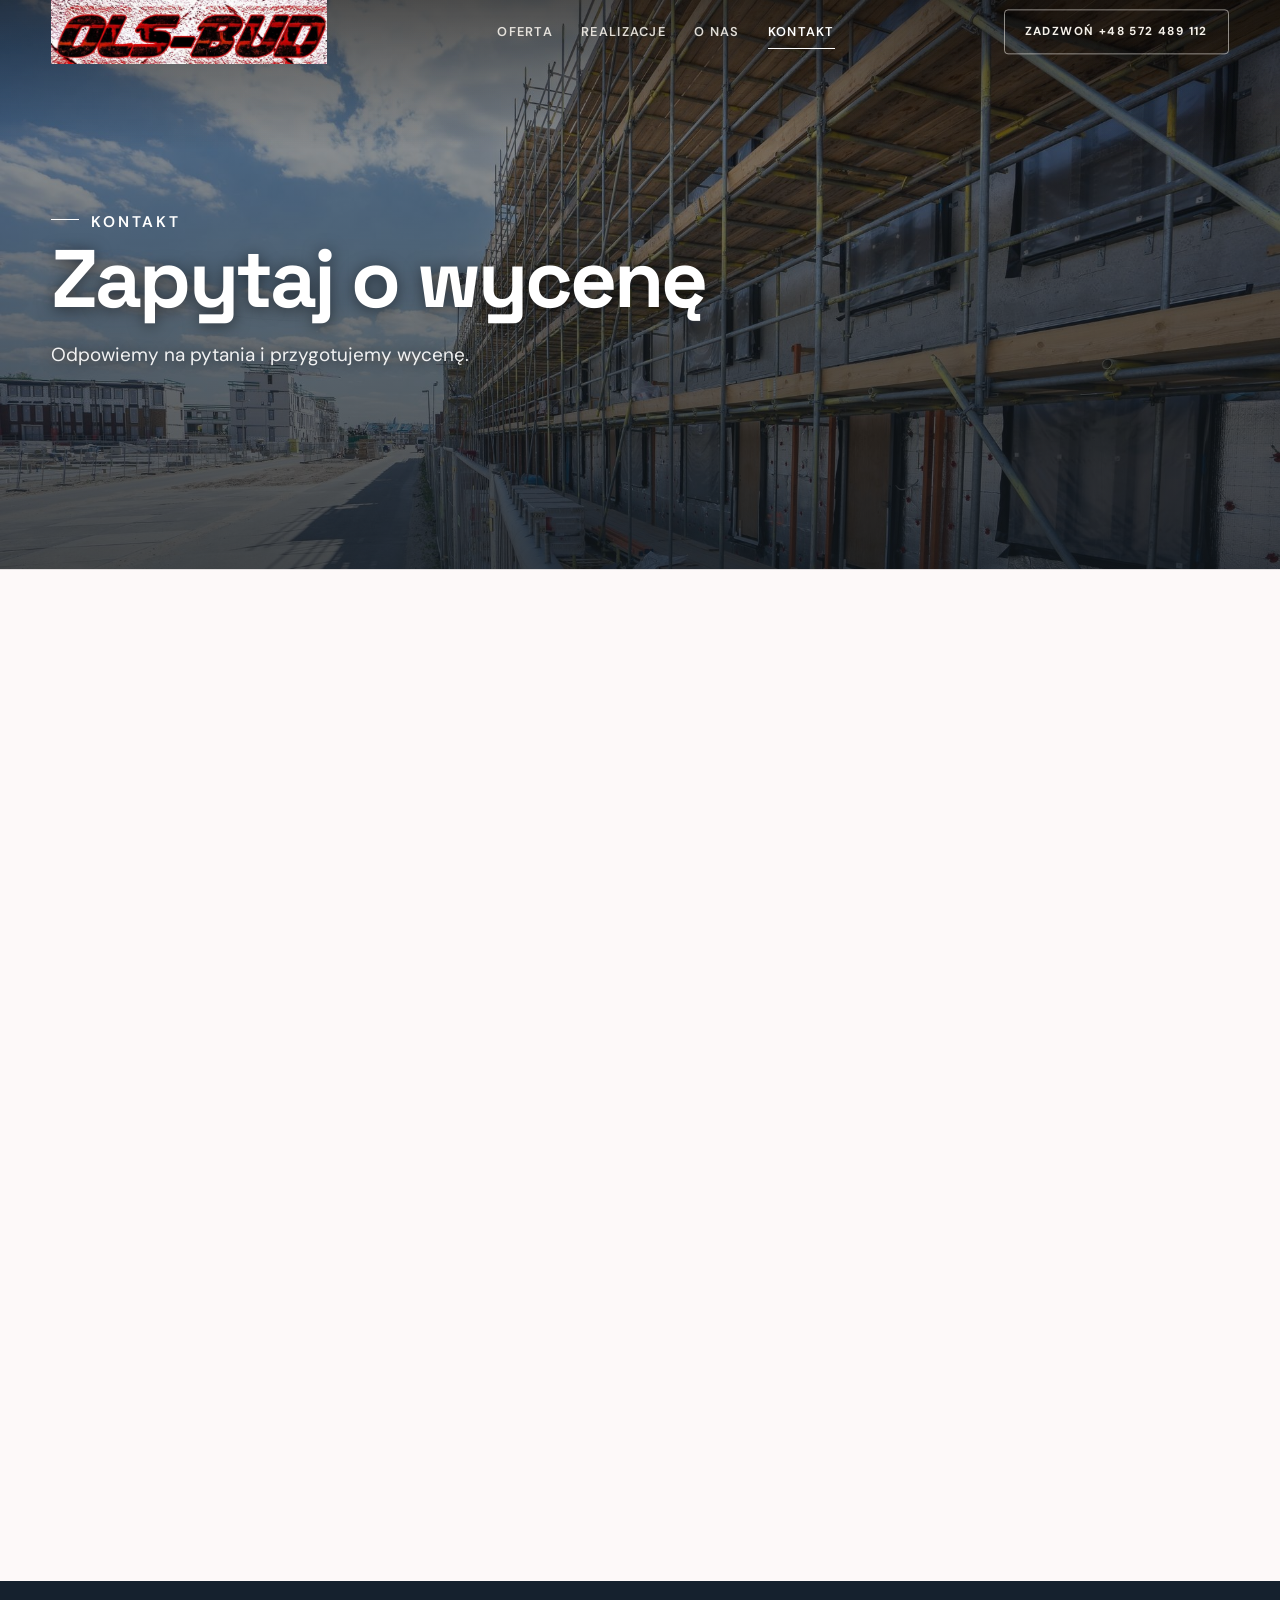
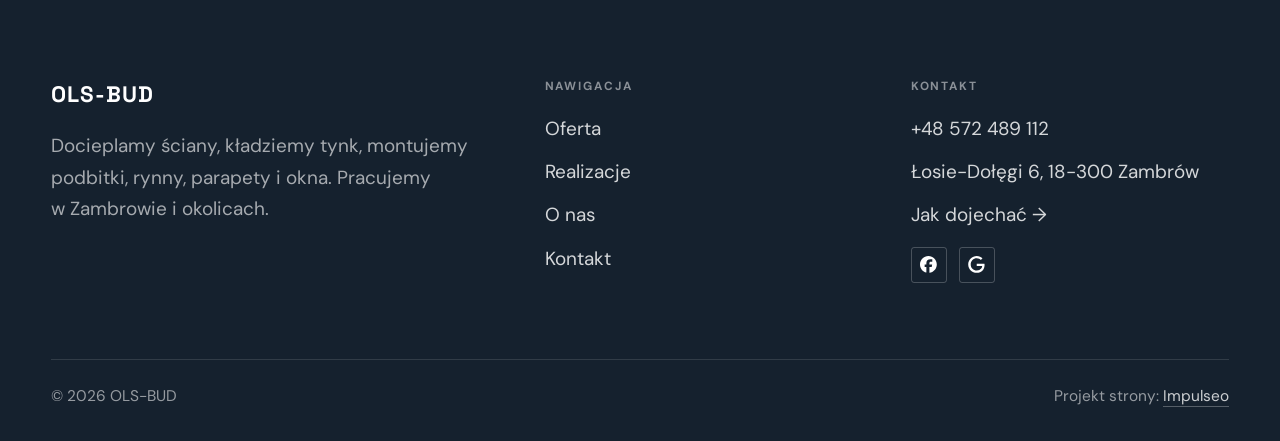
==== kontakt.html @ ac9a1861 "Strona demo: ols-bud" ====
<!DOCTYPE html>
<html lang="pl">
<head>
<meta charset="UTF-8">
<meta name="viewport" content="width=device-width, initial-scale=1.0">
<title>Kontakt - OLS-BUD</title>
<meta name="description" content="Kontakt OLS-BUD - Łosie-Dołęgi 6, 18-300 Zambrów">
<link rel="canonical" href="https://kris20032.github.io/ols-bud/kontakt.html">
<meta name="robots" content="noindex, nofollow">
<meta property="og:type" content="website">
<meta property="og:locale" content="pl_PL">
<meta property="og:site_name" content="OLS-BUD">
<meta property="og:title" content="Kontakt - OLS-BUD">
<meta property="og:description" content="Kontakt OLS-BUD - Łosie-Dołęgi 6, 18-300 Zambrów">
<meta property="og:url" content="https://kris20032.github.io/ols-bud/kontakt.html">
<meta property="og:image" content="https://kris20032.github.io/ols-bud/img/og.jpg">
<meta property="og:image:width" content="1200">
<meta property="og:image:height" content="630">
<meta name="twitter:card" content="summary_large_image">
<link rel="preconnect" href="https://fonts.googleapis.com">
<link rel="preconnect" href="https://fonts.gstatic.com" crossorigin>
<link href="https://fonts.googleapis.com/css2?family=Space+Grotesk:wght@500;600;700&family=DM+Sans:opsz,wght@9..40,400;9..40,500;9..40,600&display=swap" rel="stylesheet">
<link rel="stylesheet" href="assets/styles.css?v=6e71b8d4">
</head>
<body>

<header class="nav">
  <div class="wrap nav-inner">
    <a class="brand brand-has-logo" href="index.html"><img class="brand-logo" src="img/logo.png" alt="OLS-BUD" width="690" height="160" decoding="async"></a>
    <nav class="nav-links">
      <a href="oferta.html">Oferta</a>
      <a href="realizacje.html">Realizacje</a>
      <a href="o-nas.html">O nas</a>
      <a href="kontakt.html" class="active" aria-current="page">Kontakt</a>
      <a href="tel:+48572489112" class="btn btn-accent">Zadzwoń +48 572 489 112</a>
    </nav>
    <button class="nav-toggle" aria-label="Menu"><span></span><span></span><span></span></button>
  </div>
</header>

<main>
<section class="pagehead">
  <img src="img/g9.jpg" alt="OLS-BUD - Zapytaj o wycenę" width="1880" height="1253" decoding="async">
  <div class="wrap">
    <span class="eyebrow">Kontakt</span>
    <h1>Zapytaj o wycenę</h1>
    <p>Odpowiemy na pytania i przygotujemy wycenę.</p>
  </div>
</section>
<section>
  <div class="wrap contact-grid">
    <div class="reveal">
      <span class="eyebrow">Dane kontaktowe</span>
      <h2 style="margin:var(--space-4) 0 var(--space-6)">OLS-BUD</h2>
      <div class="info-list">
        <div class="info-row"><div class="ic"><svg class="ico-tel" width="16" height="16" viewBox="0 0 24 24" fill="none" aria-hidden="true"><path d="M6.6 10.8a15.5 15.5 0 0 0 6.6 6.6l2.2-2.2a1 1 0 0 1 1-.24 11.4 11.4 0 0 0 3.6.58 1 1 0 0 1 1 1V20a1 1 0 0 1-1 1A17 17 0 0 1 3 4a1 1 0 0 1 1-1h3.5a1 1 0 0 1 1 1c0 1.25.2 2.46.58 3.6a1 1 0 0 1-.25 1l-2.23 2.2Z" fill="currentColor"/></svg></div><div><div class="lbl">Telefon</div><a class="val" href="tel:+48572489112">+48 572 489 112</a></div></div>
        <div class="info-row"><div class="ic"><svg class="ico-pin" width="16" height="16" viewBox="0 0 24 24" fill="none" aria-hidden="true"><path d="M12 21s7-6.1 7-11.5A7 7 0 0 0 5 9.5C5 14.9 12 21 12 21Z" stroke="currentColor" stroke-width="1.6" fill="none"/><circle cx="12" cy="9.5" r="2.4" fill="currentColor"/></svg></div><div><div class="lbl">Adres</div><div class="val">Łosie-Dołęgi 6, 18-300 Zambrów</div></div></div>
      </div>
    </div>
    <div class="reveal">
      <div class="form">
        <h3 style="margin-bottom:var(--space-4)">Najszybciej telefonicznie</h3>
        <p class="muted" style="margin-bottom:var(--space-5)">Zadzwoń, opisz pomysł, a my powiemy, co i jak. Bez zobowiązań.</p>
        <a href="tel:+48572489112" class="btn btn-accent" style="justify-content:center">Zadzwoń: +48 572 489 112 <span class="arr">→</span></a>
      </div>
    </div>
  </div>
</section>
<section style="padding-top:0">
  <div class="wrap reveal">
    <iframe class="map" title="OLS-BUD - Zambrów" src="https://maps.google.com/maps?q=52.9295159%2C22.2910864&z=15&output=embed" loading="lazy" referrerpolicy="no-referrer-when-downgrade"></iframe>
  </div>
</section>
</main>

<footer>
  <div class="wrap">
    <div class="foot-grid">
      <div class="foot-brand">
        <div class="name">OLS-BUD</div>
        <p>Docieplamy ściany, kładziemy tynk, montujemy podbitki, rynny, parapety i okna. Pracujemy w Zambrowie i okolicach.</p>
      </div>
      <div class="foot-col">
        <h4>Nawigacja</h4>
        <a href="oferta.html">Oferta</a>
        <a href="realizacje.html">Realizacje</a>
        <a href="o-nas.html">O nas</a>
        <a href="kontakt.html">Kontakt</a>
      </div>
      <div class="foot-col">
        <h4>Kontakt</h4>
        <a href="tel:+48572489112">+48 572 489 112</a>
        <p>Łosie-Dołęgi 6, 18-300 Zambrów</p>
        <a href="https://maps.google.com/?cid=4169844181231755360&g_mp=Cidnb29nbGUubWFwcy5wbGFjZXMudjEuUGxhY2VzLlNlYXJjaFRleHQQAhgEIAA" target="_blank" rel="noopener">Jak dojechać →</a>
      <div class="foot-soc">
        <a class="soc" href="https://www.facebook.com/olsbud" target="_blank" rel="noopener" aria-label="Facebook - OLS-BUD"><svg viewBox="0 0 24 24" aria-hidden="true" focusable="false"><path d="M9.101 23.691v-7.98H6.627v-3.667h2.474v-1.58c0-4.085 1.848-5.978 5.858-5.978.401 0 .955.042 1.468.103a8.68 8.68 0 0 1 1.141.195v3.325a8.623 8.623 0 0 0-.653-.036 26.805 26.805 0 0 0-.733-.009c-.707 0-1.259.096-1.675.309a1.686 1.686 0 0 0-.679.622c-.258.42-.374.995-.374 1.752v1.297h3.919l-.386 2.103-.287 1.564h-3.246v8.245C19.396 23.238 24 18.179 24 12.044c0-6.627-5.373-12-12-12s-12 5.373-12 12c0 5.628 3.874 10.35 9.101 11.647Z" fill="currentColor"/></svg></a>
        <a class="soc" href="https://maps.google.com/?cid=4169844181231755360&g_mp=Cidnb29nbGUubWFwcy5wbGFjZXMudjEuUGxhY2VzLlNlYXJjaFRleHQQAhgEIAA" target="_blank" rel="noopener" aria-label="Google - OLS-BUD"><svg viewBox="0 0 24 24" aria-hidden="true" focusable="false"><path d="M12.48 10.92v3.28h7.84c-.24 1.84-.853 3.187-1.787 4.133-1.147 1.147-2.933 2.4-6.053 2.4-4.827 0-8.6-3.893-8.6-8.72s3.773-8.72 8.6-8.72c2.6 0 4.507 1.027 5.907 2.347l2.307-2.307C18.747 1.44 16.133 0 12.48 0 5.867 0 .307 5.387.307 12s5.56 12 12.173 12c3.573 0 6.267-1.173 8.373-3.36 2.16-2.16 2.84-5.213 2.84-7.667 0-.76-.053-1.467-.173-2.053H12.48z" fill="currentColor"/></svg></a>
      </div>
      </div>
    </div>
    <div class="foot-bot">
      <span>© 2026 OLS-BUD</span>
      <span>Projekt strony: <a class="foot-credit" href="https://impulseo.pl" target="_blank" rel="noopener">Impulseo</a></span>
    </div>
  </div>
</footer>
<div class="sticky-call"><a class="sc-call" href="tel:+48572489112"><svg class="ico-tel" width="16" height="16" viewBox="0 0 24 24" fill="none" aria-hidden="true"><path d="M6.6 10.8a15.5 15.5 0 0 0 6.6 6.6l2.2-2.2a1 1 0 0 1 1-.24 11.4 11.4 0 0 0 3.6.58 1 1 0 0 1 1 1V20a1 1 0 0 1-1 1A17 17 0 0 1 3 4a1 1 0 0 1 1-1h3.5a1 1 0 0 1 1 1c0 1.25.2 2.46.58 3.6a1 1 0 0 1-.25 1l-2.23 2.2Z" fill="currentColor"/></svg> Zadzwoń</a><a class="sc-quote" href="kontakt.html">Umów oględziny</a></div>
<div class="demo-wazne" data-do="2026-10-28" data-cykl="3" hidden><svg class="dw-ico" width="13" height="13" viewBox="0 0 24 24" fill="none" aria-hidden="true"><circle cx="12" cy="12" r="8.6" stroke="currentColor" stroke-width="1.8"/><path d="M12 7.2V12l3.3 2" stroke="currentColor" stroke-width="1.8" stroke-linecap="round"/></svg><span class="dw-txt"></span></div>

<script src="assets/main.js"></script>
</body>
</html>
---- assets/styles.css ----
/* ============================================================
   STOLBASZ — premium, architektoniczny B2B fit-out
   Jasna paleta, zero brązu. System wg premium-web-craft.
   Projekt strony: Impulseo (impulseo.pl)
   ============================================================ */

:root{
  /* PALETA — jasna, architektoniczna, chłodna */
  --paper:#F4F6F8;          /* główne tło */
  --paper-2:#E7EBEF;        /* sekcje alternatywne (chłodny jasny szary) */
  --paper-3:#E7EBEF;        /* delikatne wypełnienia */
  --ink:#15212E;            /* tekst główny — chłodny grafit */
  --ink-soft:#243443;       /* nagłówki drugorzędne */
  --muted:#6B7785;          /* tekst poboczny */
  --line:rgba(21,33,46,.12);/* hairline */
  --accent:#E8A317;         /* stonowany petrol-slate — jedyny akcent */
  --accent-d:#C9870C;
  --accent-soft:rgba(232,163,23,.10);
  --dark:#15212E;           /* sekcje ciemne (stopka/CTA) */

  /* HOVER ZDJĘĆ — JEDEN standard dla całego silnika (decyzja K. 04.08.2026, artefakt z wariantami).
     AKTUALNE (K.+Szymon 09.08.2026, wybór z artefaktu 6 wariantów): zoom 1.05 przy 1.4s -
     przy tak długim czasie mocniejszy kadr NIE skacze, tylko „oddycha". Poprzedni standard
     (1.02 / .55s z 04.08) odbierany jako dynamiczny i szybki.
     Spoczynek lekko przygaszony, ale TYLKO tam, gdzie jest mysz (@media hover:hover) —
     na telefonie zdjęcia zostają w pełnej jasności. */
  --img-zoom:1.05;                   /* K.+Szymon 09.08: wariant F z artefaktu porównawczego */
  --img-rest:brightness(.95) saturate(.99);
  --img-hot:brightness(1.06) saturate(1.05);
  --img-dur:1.4s;                    /* K.+Szymon 09.08 (wariant F): powoli = elegancko */
  --img-ease:cubic-bezier(.16,.84,.44,1);  /* miękki ogon, efekt „oddychania" */

  /* ODSTĘPY — skala 4/8 */
  --space-1:4px; --space-2:8px; --space-3:12px; --space-4:16px; --space-5:24px;
  --space-6:32px; --space-7:48px; --space-8:64px; --space-9:96px; --space-10:128px;

  /* TYPOGRAFIA — fluid clamp() (skala podbita 16.07.2026: większe, czytelniejsze litery — uwaga Adama) */
  --text-sm:clamp(.9rem,.87rem + .12vw,1rem);
  --text-base:clamp(1.08rem,1.04rem + .18vw,1.2rem);
  --text-lg:clamp(1.24rem,1.15rem + .34vw,1.44rem);
  --text-h3:clamp(1.34rem,1.22rem + .55vw,1.66rem);
  --text-h2:clamp(2.1rem,1.66rem + 2.1vw,3.1rem);
  --text-h1:clamp(2.9rem,2.1rem + 4vw,5.1rem);

  /* PROMIENIE — architektoniczne, raczej ostre */
  --r-sm:3px; --r-md:6px; --r-lg:10px;

  /* RUCH */
  --ease:cubic-bezier(.25,.46,.45,.94); --dur:.24s;

  /* CIENIE — miękkie, warstwowe */
  --sh-sm:0 1px 2px rgba(16,24,32,.04), 0 2px 8px rgba(16,24,32,.05);
  --sh-md:0 2px 6px rgba(16,24,32,.05), 0 12px 28px -8px rgba(16,24,32,.12);
  --sh-lg:0 6px 14px rgba(16,24,32,.07), 0 26px 56px -18px rgba(16,24,32,.22);

  --hairline:1px solid var(--line);

  --font-display:'Space Grotesk','Inter',sans-serif;
  --font-body:'DM Sans','Inter',sans-serif;
}

*{box-sizing:border-box;margin:0;padding:0}
html{scroll-behavior:smooth}
body{
  font-family:var(--font-body);
  font-size:var(--text-base);
  line-height:1.65;
  color:var(--ink);
  background:var(--paper);
  -webkit-font-smoothing:antialiased;
  text-rendering:optimizeLegibility;
}
img{max-width:100%;height:auto;display:block}  /* height:auto = width/height z atrybutów trzyma proporcje (TOP#12) */
a{color:inherit;text-decoration:none}

.wrap{width:min(92%,1180px);margin-inline:auto}
section{padding-block:clamp(52px,6.5vw,96px)}

h1,h2,h3{font-family:var(--font-display);font-weight:700;line-height:1.08;letter-spacing:-.02em;color:var(--ink)}
h1{font-size:var(--text-h1);letter-spacing:-.035em}
h2{font-size:var(--text-h2);letter-spacing:-.025em}
h3{font-size:var(--text-h3)}
/* MIARA — długość wiersza. WCAG 2.2 SC 1.4.8: max 80 znaków; Butterick: 45–90.
   68ch daje realnie 72–78 znaków polskiego tekstu, czyli z zapasem pod granicą.
   Wcześniej limit miał TYLKO <p> — <li>, <blockquote> i <dd> nie miały żadnego,
   i to jedyny powód, dla którego 23 bloki na dwóch oddanych stronach jadą po
   83–106 znaków w wierszu (pomiar 07.08.2026, bramka `miara`).
   ⚠️ Listy i definicje ograniczamy TYLKO bez klasy: `ul`/`ol` z klasą to u nas
   układ (siatki kafli, menu), a nie tekst ciągły — tam miarę wyznacza układ. */
/* 60ch, nie 68ch (K. 10.08): po zmianie fontów na węższe kroje (DM Sans i spółka)
   w 68ch mieściło się ~90 znaków - bramka pikselowa słusznie zgłaszała przekroczenie
   granicy 80. Pomiar na żywej przeglądarce: 60ch = 90 znaków, 53ch = ~78 znaków, czyli normę WCAG 1.4.8. */
:root{ --miara:53ch }
p{max-width:min(100%,var(--miara))}
blockquote,
ul:not([class])>li, ol:not([class])>li,
dl:not([class])>dd{max-width:min(100%,var(--miara))}

/* ⚠️ Świadomie BEZ wyjątku `.tile p,.card p,.svc p{max-width:none}`, choć nasuwa się sam:
   te akapity BYŁY już ograniczone (stare `p{max-width:65ch}`), więc „wyjątek" nie odblokowałby
   niczego nowego — tylko ROZLUŹNIŁ stan sprzed zmiany na wszystkich demach naraz.
   `figcaption` żadna z reguł wyżej nie dotyczy, więc też nie potrzebuje zwolnienia. */

/* ŁAMANIE. `balance` wyrównuje długości wierszy w nagłówku, `pretty` pilnuje ostatniego
   wiersza akapitu, żeby nie został w nim jeden wyraz. Obsługiwane od Chrome 117 /
   Safari 17.5; starsze przeglądarki po prostu ignorują tę własność.
   `text-wrap:pretty` nie występowało dotąd ANI RAZ w silniku ani w repo klientów. */
h1,h2,h3,.lead,.lede{text-wrap:balance}
p,li,blockquote,dd{text-wrap:pretty}

.eyebrow{
  font-family:var(--font-body);
  font-size:var(--text-sm);
  font-weight:600;
  letter-spacing:.18em;
  text-transform:uppercase;
  color:var(--accent);
  display:inline-flex;align-items:center;gap:var(--space-3);
}
/* flex:none + margin-top = kreska trzyma się PIERWSZEJ linii. Wcześniej align-items:center
   centrowało ją względem całego bloku i przy zawinięciu (długi kicker typu
   „…WNĘTRZ · LESZNO · OD 2019") druga linia lądowała z brzydkim wcięciem. */
.eyebrow{align-items:flex-start}
.eyebrow>*,.eyebrow{text-wrap:balance}   /* dlugi kicker lamal sie na sierote typu samo „2019" w drugiej linii */
.eyebrow::before{content:"";width:28px;height:1px;background:var(--accent);display:inline-block;flex:none;margin-top:.62em}

.muted{color:var(--muted)}
.lead{font-size:var(--text-lg);line-height:1.55;color:var(--ink-soft);max-width:50ch}

/* ---------- BUTTONS ---------- */
.btn{
  display:inline-flex;align-items:center;gap:var(--space-2);
  font-weight:600;font-size:var(--text-sm);letter-spacing:.02em;
  padding:var(--space-4) var(--space-6);
  border-radius:var(--r-sm);
  transition:transform var(--dur) var(--ease),box-shadow var(--dur) var(--ease),background var(--dur) var(--ease);
  cursor:pointer;border:1px solid transparent;
}
.btn-accent{background:var(--accent);color:#fff;box-shadow:var(--sh-sm)}
.btn-accent:hover{background:var(--accent-d);transform:translateY(-2px);box-shadow:var(--sh-md)}
.btn-accent:active{transform:translateY(0);box-shadow:var(--sh-sm)}
.btn-ghost{background:transparent;color:var(--ink);border-color:var(--line)}
.btn-ghost:hover{border-color:var(--accent);color:var(--accent);transform:translateY(-2px)}
.btn-light{background:#fff;color:var(--ink);box-shadow:var(--sh-sm)}
.btn-light:hover{transform:translateY(-2px);box-shadow:var(--sh-md)}
.btn .arr{transition:transform var(--dur) var(--ease)}
.btn:hover .arr{transform:translateX(4px)}

/* ---------- NAV ---------- */
.nav{
  position:sticky;top:0;z-index:50;
  background:color-mix(in srgb,var(--paper) 88%,transparent);
  backdrop-filter:saturate(140%) blur(10px);
  border-bottom:var(--hairline);
}
.nav-inner{display:flex;align-items:center;justify-content:space-between;gap:var(--space-5);height:72px}
/* ANTY-NACHODZENIE (K. 05.08.2026): długa nazwa firmy + przycisk z pełnym numerem nie mieściły się w pasku
   i flex ściskał linki PONIŻEJ ich treści - "Kontakt" wchodził na ramkę "Zadzwoń +48 ...". Teraz ustępuje
   nazwa marki (skrót wielokropkiem), a menu i przycisk nigdy się nie kurczą ani nie zachodzą na siebie. */
.brand{display:flex;flex-direction:column;line-height:1;min-width:0;flex:0 1 auto}
.brand .name{font-family:var(--font-display);font-weight:800;font-size:1.35rem;letter-spacing:.04em;white-space:nowrap;overflow:hidden;text-overflow:ellipsis}
.brand .sub{font-size:.62rem;letter-spacing:.34em;text-transform:uppercase;color:var(--muted);margin-top:5px;white-space:nowrap;overflow:hidden;text-overflow:ellipsis}
.nav-links{display:flex;align-items:center;gap:var(--space-6);flex:0 0 auto}
.nav-links a{font-size:var(--text-sm);font-weight:500;color:var(--ink-soft);position:relative;padding-block:4px;white-space:nowrap;transition:color var(--dur) var(--ease)}
.nav-links a::after{content:"";position:absolute;left:0;bottom:0;width:0;height:1.5px;background:var(--accent);transition:width var(--dur) var(--ease)}
.nav-links a:hover,.nav-links a.active{color:var(--ink)}
.nav-links a:hover::after,.nav-links a.active::after{width:100%}
.nav-links .btn{padding:var(--space-2) var(--space-5)}
/* przyciski w nav: właściwy kolor (przebij .nav-links a) + bez podkreślenia */
.nav-links a.btn-accent{color:#fff}
.nav-links a.btn-ghost,.nav-links a.btn-light{color:var(--ink)}
/* CTA w pasku: NIE podkreślenie spod linków menu, ale ten sam przelatujący błysk,
   co na wszystkich innych przyciskach (zgłoszenie K. 13.08.2026 - „na hero jest efekt
   światła przechodzącego przez przycisk, na navbarze go nie ma, a mają być identyczne").
   Reguła `.nav-links a::after` jest silniejsza od `.btn::after`, więc trzeba jej
   geometrię wyzerować i wpisać połysk z nazwy - samo `display:none` gasiło efekt. */
.nav-links a.btn::after{
  display:block;content:"";position:absolute;inset:0;z-index:-1;pointer-events:none;
  width:auto;height:auto;border-radius:inherit;   /* kasuje geometrię podkreślenia (width:0;height:1.5px) */
  background:linear-gradient(100deg,transparent 32%,rgba(255,255,255,.20) 50%,transparent 68%);
  translate:-120% 0}
@media (prefers-reduced-motion:no-preference){
  .nav-links a.btn:hover::after{translate:120% 0;transition:translate .75s var(--mt-ease,cubic-bezier(.16,.84,.44,1))}
}
.nav-toggle{display:none;background:none;border:none;cursor:pointer;flex-direction:column;gap:5px;padding:8px}
.nav-toggle span{width:24px;height:2px;background:var(--ink);transition:var(--dur)}
/* Ciasny zakres MIĘDZY menu mobilnym a pełnym pulpitem: zbijamy odstępy i nazwę marki,
   żeby wszystko zmieściło się naturalnie, zanim w ogóle dojdzie do skracania wielokropkiem. */
@media(max-width:1280px) and (min-width:921px){
  .nav-links{gap:var(--space-4)}
  .nav-links .btn{padding:var(--space-2) var(--space-4)}
  .brand .name{font-size:1.15rem}
}

/* ---------- HERO (split) ---------- */
.hero{position:relative;overflow:hidden;border-bottom:var(--hairline)}
.hero-grid{display:grid;grid-template-columns:1.05fr .95fr;gap:clamp(24px,4vw,60px);align-items:center;
  padding-block:clamp(36px,4.5vw,64px)}
.hero-copy .eyebrow{margin-bottom:var(--space-5)}
.hero-copy h1{margin-bottom:var(--space-5)}
.hero-copy .lead{margin-bottom:var(--space-7)}
.hero-actions{display:flex;flex-wrap:wrap;gap:var(--space-4)}
.hero-art{position:relative;aspect-ratio:4/3;border-radius:var(--r-lg);overflow:hidden;box-shadow:var(--sh-lg)}
.hero-art img{width:100%;height:100%;object-fit:cover}
.hero-art::after{content:"";position:absolute;inset:0;background:linear-gradient(180deg,transparent 55%,rgba(18,24,28,.28))}
.hero-badge{position:absolute;left:var(--space-5);bottom:var(--space-5);z-index:2;
  background:rgba(252,252,251,.94);backdrop-filter:blur(4px);
  border-radius:var(--r-md);padding:var(--space-4) var(--space-5);box-shadow:var(--sh-md);max-width:78%}
.hero-badge strong{display:block;font-family:var(--font-display);font-size:1rem;letter-spacing:-.01em}
.hero-badge span{font-size:var(--text-sm);color:var(--muted)}

/* ---------- HERO duży / kinowy (strona główna) ---------- */
.hero-cine{position:relative;min-height:clamp(560px,82vh,840px);min-height:clamp(560px,82svh,840px);display:flex;align-items:center;overflow:hidden;border-bottom:var(--hairline)}
.hero-cine>img{position:absolute;inset:0;width:100%;height:100%;object-fit:cover;z-index:0}
.hero-cine::after{content:"";position:absolute;inset:0;z-index:1;
  background:linear-gradient(95deg,rgba(13,18,23,.86) 0%,rgba(13,18,23,.64) 32%,rgba(13,18,23,.24) 62%,rgba(13,18,23,.04) 100%)}
.hero-cine .wrap{position:relative;z-index:2;padding-block:var(--space-8)}
.hero-cine .hero-copy{max-width:660px}
.hero-cine .eyebrow{color:#fff;margin-bottom:var(--space-5)}
.hero-cine .eyebrow::before{background:#fff}
.hero-cine h1{color:#fff;margin-bottom:var(--space-5);font-size:clamp(2.9rem,2rem + 4.4vw,5.2rem);text-wrap:balance}
.hero-cine .lead{color:rgba(255,255,255,.92);max-width:48ch;margin-bottom:var(--space-7)}
.hero-cine .hero-actions{display:flex;flex-wrap:wrap;gap:var(--space-4)}
/* NISKIE OKNO (laptop z dokiem i paskami przeglądarki ma ~700-780 px wysokości widoku):
   H1 do 5.2rem + długi lead nie mieściły się i przyciski wypadały POD krawędź ekranu -
   klient widział stronę bez ani jednego CTA. Skalujemy w dół, zamiast przycinać treść. */
@media(min-width:821px) and (max-height:820px){
  .hero-cine{min-height:clamp(520px,94svh,780px)}
  .hero-cine .wrap{padding-block:var(--space-6)}
  .hero-cine h1{font-size:clamp(2.2rem,1.5rem + 2.6vw,3.6rem);margin-bottom:var(--space-4)}
  .hero-cine .eyebrow{margin-bottom:var(--space-4)}
  .hero-cine .lead{margin-bottom:var(--space-5);max-width:44ch}
}
@media(max-width:680px){
  .hero-cine{min-height:clamp(520px,76vh,640px);min-height:clamp(520px,76svh,640px);align-items:flex-end}
  .hero-cine::after{background:linear-gradient(0deg,rgba(13,18,23,.9) 6%,rgba(13,18,23,.45) 55%,rgba(13,18,23,.25) 100%)}
  .hero-cine .wrap{padding-bottom:var(--space-9)}
  /* TELEFON (~90% oglądających): lead potrafił zająć 8 linii i zepchnąć CTA poza pierwszy ekran.
     Zwężamy interlinię i skalę - treści nie ucinamy, bo to ona sprzedaje. */
  .hero-cine .lead{font-size:.98rem;line-height:1.5;margin-bottom:var(--space-5)}
  .hero-cine .eyebrow{font-size:.72rem;letter-spacing:.13em;margin-bottom:var(--space-4)}
  .hero-cine .eyebrow::before{width:20px}
  .hero-cine h1{margin-bottom:var(--space-4)}
}

/* full-bleed hero variant (podstrony) */
.pagehead{position:relative;min-height:46vh;min-height:46svh;display:flex;align-items:flex-end;overflow:hidden;border-bottom:var(--hairline)}
.pagehead img{position:absolute;inset:0;width:100%;height:100%;object-fit:cover}
/* 10.08.2026 (decyzja K.): mocniejsze przyciemnienie + cień pod tekstem. Bramka mierzyła na
   nagłówkach podstron 3,38-3,43:1 przy wymaganych 4,5 — jasne zdjęcie (hala, śnieg, niebo)
   podchodziło pod biały tekst. Zdjęcia klientów są różne, więc kontrast musi dawać WARSTWA,
   a nie szczęśliwy dobór kadru. */
.pagehead::after{content:"";position:absolute;inset:0;background:linear-gradient(180deg,rgba(18,24,28,.40),rgba(18,24,28,.76))}
.pagehead .wrap{position:relative;z-index:2;padding-block:var(--space-9);color:#fff}
.pagehead h1{color:#fff;max-width:18ch;text-shadow:0 2px 16px rgba(0,0,0,.55)}
.pagehead .eyebrow{color:#fff}
.pagehead .eyebrow::before{background:#fff}
.pagehead p{color:rgba(255,255,255,.92);margin-top:var(--space-4);max-width:54ch;text-shadow:0 1px 12px rgba(0,0,0,.5)}

/* ---------- STRIP (pasek skrótów / liczby) ---------- */
.strip{background:var(--dark);color:#fff}
/* PASEK HASEŁ — standard 04.08.2026 (decyzja K.): 5 haseł w JEDNYM rzędzie, tekst WYŚRODKOWANY,
   węższe marginesy boczne niż reszta strony (pasek ma iść szerzej), równe wysokości kolumn. */
.strip .wrap{width:min(96%,1440px);display:grid;grid-template-columns:repeat(5,1fr);
  gap:var(--space-5);padding-block:var(--space-7);align-items:stretch}
.strip .item .k{font-family:var(--font-display);font-size:clamp(1.05rem,.82rem + .85vw,1.55rem);
  font-weight:800;letter-spacing:-.02em;color:#fff;line-height:1.18;text-wrap:balance}
.strip .item .v{font-size:var(--text-sm);color:rgba(255,255,255,.66);margin-top:var(--space-2);line-height:1.4}
.strip .item{border-left:2px solid var(--accent);padding-inline:var(--space-4);
  text-align:center;display:flex;flex-direction:column;justify-content:center}
/* liczba kolumn = liczba haseł, żeby ostatnie nie zostawało samo w drugim rzędzie.
   Klasę n-N nadaje multipage.py; domyślnie (bez klasy) pasek jest 5-kolumnowy. */
.strip.n-2 .wrap{grid-template-columns:repeat(2,1fr)}
.strip.n-3 .wrap{grid-template-columns:repeat(3,1fr)}
.strip.n-4 .wrap{grid-template-columns:repeat(4,1fr);gap:var(--space-6)}
.strip.n-4 .item .k{font-size:clamp(1.3rem,1rem + 1.1vw,2rem)}
.strip.n-6 .wrap{grid-template-columns:repeat(6,1fr);gap:var(--space-4)}
.strip.n-6 .item .k{font-size:clamp(.98rem,.8rem + .7vw,1.35rem)}
/* równe łamanie: zamiast "długa linia + jedno słowo" obie linie zbliżonej długości */
.strip .item .k{text-wrap:balance}

/* ---------- SECTION HEAD ---------- */
.head{max-width:48rem;margin-bottom:var(--space-8)}
.head.center{margin-inline:auto;text-align:center}
.head .eyebrow{margin-bottom:var(--space-4)}
.head h2{margin-bottom:var(--space-4)}
.head p{color:var(--muted);font-size:var(--text-lg);line-height:1.55}
.head.center p{margin-inline:auto}

/* ---------- INTRO SPLIT ---------- */
.split{display:grid;grid-template-columns:.92fr 1.08fr;gap:clamp(28px,5vw,80px);align-items:center}
.split.rev{grid-template-columns:1.08fr .92fr}
.split.rev .split-art{order:-1}
.split-art{position:relative;aspect-ratio:5/4;border-radius:var(--r-lg);overflow:hidden;box-shadow:var(--sh-lg)}
.split-art img{width:100%;height:100%;object-fit:cover}
.split-copy h2{margin-bottom:var(--space-5)}
.split-copy p+p{margin-top:var(--space-4)}
.split-copy .btn{margin-top:var(--space-6)}

/* ---------- SERVICES (zakres) ---------- */
.svc-grid{display:grid;grid-template-columns:repeat(auto-fit,minmax(280px,1fr));gap:var(--space-5)}
.svc{background:#fff;border:var(--hairline);border-radius:var(--r-md);padding:var(--space-7) var(--space-6);
  transition:transform var(--dur) var(--ease),box-shadow var(--dur) var(--ease),border-color var(--dur) var(--ease);
  position:relative;overflow:hidden}
.svc::before{content:"";position:absolute;left:0;top:0;width:3px;height:0;background:var(--accent);transition:height var(--dur) var(--ease)}
.svc:hover{transform:translateY(-4px);box-shadow:var(--sh-md);border-color:transparent}
.svc:hover::before{height:100%}
.svc .ic{font-family:var(--font-display);font-size:.8rem;font-weight:700;letter-spacing:.12em;color:var(--accent);margin-bottom:var(--space-4)}
.svc h3{margin-bottom:var(--space-3);font-size:1.22rem}
.svc p{color:var(--muted);font-size:var(--text-base);line-height:1.6}

/* big detailed service rows */
.svc-row{display:grid;grid-template-columns:.8fr 1.2fr;gap:clamp(20px,4vw,60px);align-items:center;padding-block:var(--space-8)}
.svc-row+.svc-row{border-top:var(--hairline)}
.svc-row.rev{grid-template-columns:1.2fr .8fr}
/* Naprzemienny układ wierszy oferty: co drugi wiersz ma zdjęcie po PRAWEJ.
   Było `order:-1` — martwy kod, bo zdjęcie i tak jest pierwszym dzieckiem w HTML,
   więc wszystkie wiersze wyglądały identycznie (zdjęcie zawsze z lewej), a `rev`
   zmieniało tylko szerokość kolumn. Znalezione 29.07.2026 przy różnicowaniu kierunków
   animacji (pomiar pozycji: art.mid 390/502 przy row.mid 756 — zawsze lewa strona). */
.svc-row.rev .svc-row-art{order:2}
.svc-row-art{aspect-ratio:4/3;border-radius:var(--r-md);overflow:hidden;box-shadow:var(--sh-md)}
.svc-row-art img{width:100%;height:100%;object-fit:cover}
.svc-row h3{font-size:1.5rem;margin-bottom:var(--space-4)}
.svc-row .num{font-family:var(--font-display);font-size:.85rem;font-weight:700;letter-spacing:.14em;color:var(--accent);display:block;margin-bottom:var(--space-3)}
.svc-row ul{list-style:none;margin-top:var(--space-4);display:flex;flex-direction:column;gap:var(--space-2)}
.svc-row li{position:relative;padding-left:var(--space-5);color:var(--muted);font-size:var(--text-base)}
.svc-row li::before{content:"";position:absolute;left:0;top:.62em;width:8px;height:1px;background:var(--accent)}

/* ---------- GALLERY (realizacje) ---------- */
.gallery{display:grid;grid-template-columns:repeat(12,1fr);gap:var(--space-4);grid-auto-rows:200px}
/* GALERIA MASONRY — pionowe zdjęcia (portrety beauty/wellness) bez przycinania: kolumny, height auto */
.gallery-masonry{column-count:3;column-gap:var(--space-4)}
@media(max-width:900px){.gallery-masonry{column-count:2}}
@media(max-width:560px){.gallery-masonry{column-count:1}}
.gallery-masonry .m-tile{break-inside:avoid;margin:0 0 var(--space-4);padding:0;position:relative;overflow:hidden;border-radius:var(--r-md);border:1px solid var(--line)}
.gallery-masonry .m-tile img{width:100%;height:auto;display:block}
.gallery-masonry .m-tile .cap{position:absolute;left:0;right:0;bottom:0;padding:var(--space-4);color:#fff;background:linear-gradient(0deg,rgba(0,0,0,.55),transparent);font-size:var(--text-sm)}
.gallery-masonry .m-tile .cap small{display:block;font-weight:400;opacity:.78;letter-spacing:.04em;text-transform:uppercase;font-size:.66rem;margin-top:3px}
.tile{position:relative;overflow:hidden;border-radius:var(--r-md);box-shadow:var(--sh-sm);
  transition:transform var(--dur) var(--ease),box-shadow var(--dur) var(--ease)}
.tile img{width:100%;height:100%;object-fit:cover;
  transition:transform var(--img-dur) var(--img-ease),filter var(--img-dur) var(--img-ease)}
.tile:hover{box-shadow:var(--sh-md)}
.tile .cap{position:absolute;left:0;right:0;bottom:0;padding:var(--space-5) var(--space-4) var(--space-4);
  /* mocniejszy spad + cien pod tekstem: na JASNYCH zdjeciach klienta (biale fronty, sciany)
     slaby gradient dawal kontrast ~1.5:1 zamiast wymaganych 3.6:1 (bramka wygladu, 10.08.2026) */
  background:linear-gradient(transparent 10%,rgba(18,24,28,.55) 40%,rgba(18,24,28,.88) 68%,rgba(18,24,28,.99));color:#fff;
  text-shadow:0 1px 2px rgba(0,0,0,.85),0 2px 10px rgba(0,0,0,.55);
  font-size:var(--text-sm);font-weight:600;letter-spacing:.01em;
  opacity:0;transform:translateY(8px);transition:var(--dur) var(--ease)}
.tile:hover .cap{opacity:1;transform:translateY(0)}
.tile .cap small{display:block;font-weight:400;opacity:.78;letter-spacing:.04em;text-transform:uppercase;font-size:.66rem;margin-top:3px}
/* bento spans */
.t-wide{grid-column:span 6}
.t-tall{grid-column:span 6;grid-row:span 2}
.t-std{grid-column:span 6}
.t-third{grid-column:span 4}
.t-two3{grid-column:span 8}

/* ---------- TRUST / WIARYGODNOŚĆ ---------- */
.trust{background:var(--paper-2)}
.trust-grid{display:grid;grid-template-columns:repeat(auto-fit,minmax(240px,1fr));gap:var(--space-5);margin-top:var(--space-7)}
.trust-card{background:#fff;border-radius:var(--r-md);padding:var(--space-7) var(--space-6);box-shadow:var(--sh-sm);border-top:3px solid var(--accent)}
.trust-card .big{font-family:var(--font-display);font-size:clamp(1.8rem,1.3rem + 1.6vw,2.6rem);font-weight:800;letter-spacing:-.02em;color:var(--ink);line-height:1}
.trust-card h3{font-size:1.12rem;margin:var(--space-3) 0 var(--space-2)}
.trust-card p{color:var(--muted);font-size:var(--text-base);line-height:1.55}

/* ---------- CTA band ---------- */
.cta{background:var(--dark);color:#fff;position:relative;overflow:hidden}
/* telefon w CTA: na ciemnym tle biały (domyślnie), rodziny z JASNYM tłem CTA
   nadpisują to u siebie - wcześniej kolor siedział w stylu inline i wygrywał z rodziną. */
.cta .btn-ghost-cta{color:#fff;border-color:rgba(255,255,255,.3)}
.cta .wrap{display:grid;grid-template-columns:1.4fr .6fr;gap:var(--space-7);align-items:center;position:relative;z-index:2}
.cta h2{color:#fff;max-width:20ch}
.cta p{color:rgba(255,255,255,.74);margin-top:var(--space-4)}
.cta-actions{display:flex;flex-direction:column;gap:var(--space-3);align-items:flex-start}
.cta::before{content:"";position:absolute;right:-80px;top:-80px;width:360px;height:360px;border-radius:50%;
  background:radial-gradient(circle,var(--accent-soft),transparent 70%)}

/* ---------- CONTACT ---------- */
.contact-grid{display:grid;grid-template-columns:.85fr 1.15fr;gap:clamp(28px,4vw,56px);align-items:start}
.info-list{display:flex;flex-direction:column;gap:var(--space-2)}
.info-row{display:flex;gap:var(--space-4);align-items:flex-start;padding-block:var(--space-4);border-bottom:var(--hairline)}
.info-row .ic{flex:none;width:42px;height:42px;display:grid;place-items:center;border-radius:50%;
  background:var(--accent-soft);color:var(--accent);font-size:1.05rem}
.info-row .lbl{font-size:.72rem;letter-spacing:.14em;text-transform:uppercase;color:var(--muted)}
.info-row .val{font-weight:600;font-size:var(--text-base);margin-top:2px}
.info-row a.val:hover{color:var(--accent)}
.map{border:none;border-radius:var(--r-lg);box-shadow:var(--sh-md);width:100%;height:100%;min-height:380px;filter:grayscale(.2) contrast(1.02)}
.form{background:#fff;border:var(--hairline);border-radius:var(--r-lg);padding:clamp(24px,3vw,40px);box-shadow:var(--sh-sm)}
.form .fld{margin-bottom:var(--space-5)}
.form label{display:block;font-size:var(--text-sm);font-weight:600;margin-bottom:var(--space-2)}
.form input,.form textarea{width:100%;font-family:inherit;font-size:var(--text-base);color:var(--ink);
  padding:var(--space-4);border:var(--hairline);border-radius:var(--r-sm);background:var(--paper);transition:border-color var(--dur)}
.form input:focus,.form textarea:focus{outline:none;border-color:var(--accent);background:#fff}
.form textarea{resize:vertical;min-height:120px}
.form .note{font-size:var(--text-sm);color:var(--muted);margin-top:var(--space-3)}

/* ---------- FOOTER ---------- */
footer{background:var(--dark);color:#fff;padding-block:var(--space-9) var(--space-6)}
.foot-grid{display:grid;grid-template-columns:1.4fr 1fr 1fr;gap:var(--space-7);margin-bottom:var(--space-8)}
.foot-brand .name{font-family:var(--font-display);font-weight:800;font-size:1.4rem;letter-spacing:.04em}
.foot-brand p{color:rgba(255,255,255,.62);margin-top:var(--space-4);font-size:var(--text-base);max-width:38ch}
.foot-col h4{font-size:.74rem;letter-spacing:.16em;text-transform:uppercase;color:rgba(255,255,255,.5);margin-bottom:var(--space-4)}
.foot-col a,.foot-col p{display:block;color:rgba(255,255,255,.82);font-size:var(--text-base);margin-bottom:var(--space-3)}
.foot-col a:hover{color:#fff}
.foot-bot{border-top:1px solid rgba(255,255,255,.12);padding-top:var(--space-5);display:flex;justify-content:space-between;flex-wrap:wrap;gap:var(--space-3);
  font-size:var(--text-sm);color:rgba(255,255,255,.55)}
.foot-bot a:hover{color:#fff}
/* Podpis w stopce = klikalny link do impulseo.pl (31.07.2026). Ma być WIDOCZNIE klikalny,
   ale nie krzyczeć - stąd sam kolor jaśniejszy + delikatne podkreślenie na najeździe. */
.foot-bot a.foot-credit{color:rgba(255,255,255,.78);text-decoration:none;border-bottom:1px solid rgba(255,255,255,.28)}
.foot-bot a.foot-credit:hover{color:#fff;border-bottom-color:#fff}

/* ---------- REVEAL ---------- */
.reveal{opacity:0;transform:translateY(22px);transition:opacity .6s var(--ease),transform .6s var(--ease)}
.reveal.in{opacity:1;transform:none}

/* ---------- RESPONSIVE ---------- */
@media(max-width:920px){
  .hero-grid,.split,.split.rev,.svc-row,.svc-row.rev,.cta .wrap,.contact-grid,.foot-grid{grid-template-columns:1fr}
  .split.rev .split-art,.svc-row.rev .svc-row-art{order:0}
  .hero-art{aspect-ratio:16/10;max-height:420px}
  .strip .wrap,.strip.n-2 .wrap,.strip.n-3 .wrap,.strip.n-4 .wrap,.strip.n-6 .wrap{grid-template-columns:repeat(2,1fr);gap:var(--space-6)}
  .strip .item .k,.strip.n-6 .item .k{font-size:clamp(1.3rem,1.1rem + 1vw,2rem)}
  .gallery{grid-auto-rows:180px}
  .t-wide,.t-tall,.t-std,.t-third,.t-two3{grid-column:span 6}
  .t-tall{grid-row:span 1}
  .cta-actions{flex-direction:row;flex-wrap:wrap}
  .foot-grid{gap:var(--space-6)}
}
@media(max-width:680px){
  .nav-links{position:fixed;inset:72px 0 auto 0;background:var(--paper);flex-direction:column;align-items:stretch;
    gap:0;padding:var(--space-4) 6%;border-bottom:var(--hairline);box-shadow:var(--sh-md);
    transform:translateY(-120%);transition:transform var(--dur) var(--ease)}
  .nav-links.open{transform:translateY(0)}
  .nav-links a{padding-block:var(--space-4);border-bottom:var(--hairline)}
  .nav-links .btn{margin-top:var(--space-3);justify-content:center}
  .nav-toggle{display:flex}
  .strip .wrap,.strip.n-2 .wrap,.strip.n-3 .wrap,.strip.n-4 .wrap,.strip.n-6 .wrap{grid-template-columns:1fr}
  .gallery{grid-template-columns:repeat(6,1fr)}
  .foot-grid{grid-template-columns:1fr}
}
@media(prefers-reduced-motion:reduce){
  /* audyt 09.08 TOP#14: samo skrócenie duration przy animacji INFINITE = stroboskop
     (pętla .01ms miga ekranem); iteration-count:1 gasi pętlę naprawdę. Pseudoelementy
     też - tła hero (gastro/studio) animują ::before/img, blanket na * ich nie łapał. */
  *,*::before,*::after{animation-duration:.01ms!important;animation-iteration-count:1!important;animation-delay:0s!important;transition:none!important}
  .reveal{opacity:1!important;transform:none!important}
  html{scroll-behavior:auto}
}

/* ============================================================
   PREMIUM LAYER — destylat deep-researchu branż (anty-AI, spokój).
   Zmienne STOLBASZ (--accent/--ink/--paper/--line/--dark). Ruch ledwo
   zauważalny, krzywa cubic-bezier(.16,.84,.44,1); prefers-reduced-motion
   pokryte blanketem wyżej. Karty hairline zamiast cieni = #1 sygnał „nie-AI".
   ============================================================ */

/* więcej oddechu między sekcjami (liderzy: 110-130px) */
section{padding-block:clamp(64px,8vw,128px)}

/* 1) Aksamitny reveal — dłuższa, miękka krzywa zamiast „skoku" */
.reveal{transition:opacity .9s cubic-bezier(.16,.84,.44,1),transform .9s cubic-bezier(.16,.84,.44,1);will-change:opacity,transform}
/* stagger TYLKO w galerii (tam pozycja = porządek dzieci) */
.gallery .reveal:nth-child(2){transition-delay:.07s}
.gallery .reveal:nth-child(3){transition-delay:.14s}
.gallery .reveal:nth-child(4){transition-delay:.21s}
.gallery .reveal:nth-child(5){transition-delay:.28s}
.gallery .reveal:nth-child(6){transition-delay:.35s}

/* 2) Hero STATYCZNY na .hero-cine — Ken Burns CAŁKIEM WYŁĄCZONY 26.06 (3. zgłoszenie Szymona).
   GENEZA: animowanie scale na <img> hero z teksturami (cegły/framugi) re-samplinguje obraz
   klatka po klatce → na części ekranów drobne drganie/shimmer = „heroshot się trzęsie".
   translateY usunięto wcześniej, scale-only + will-change/GPU NIE wystarczyły do GWARANCJI gładkości.
   Krzysztof zażądał pewności („make sure, że błąd się nie pojawi") > efekt. Zero animacji = 0% drgania.
   Delikatny zoom zostaje TYLKO w pełnoekranowych hero gastro/studio (hg-bg/hs-bg — tło, inny
   mechanizm, chwalone, nigdy nie zgłaszane). NIE wracać do KB na .hero-cine bez realnego testu
   na sprzęcie klienta — to ryzyko regresji „trzęsienia”. */
/* BEZPIECZNY "wow" na hero = jednorazowy FADE-IN (opacity), nie zoom.
   opacity nie dotyka bitmapy → gładkie na KAŻDYM zdjęciu/ekranie/GPU, zero ryzyka migotania.
   Geometryczny ruch (scale/translate) na .hero-cine jest ZAKAZANY (bramka pilnuje). */
@keyframes heroFade{from{opacity:0}to{opacity:1}}
.hero-cine>img{transform:none;animation:heroFade 1.1s ease-out both}

/* 3) Akcentowy hairline pod nagłówkiem sekcji, który „rysuje się" przy wejściu */
.head h2{position:relative;padding-bottom:18px}
.head h2::after{content:"";position:absolute;left:0;bottom:0;height:1px;width:0;background:var(--accent);transition:width 1s cubic-bezier(.16,.84,.44,1) .15s}
.head.center h2::after{left:50%;transform:translateX(-50%)}
.head.reveal.in h2::after,.head.center.reveal.in h2::after{width:54px}

/* 4) Karty HAIRLINE zamiast cieni/zaokrągleń (najmocniejszy anty-AI detal) */
.svc{background:transparent;border:1px solid var(--line);border-radius:var(--r-sm);box-shadow:none}
.svc:hover{box-shadow:none;border-color:var(--accent);transform:translateY(-3px)}
.trust-card{background:transparent;box-shadow:none;border:1px solid var(--line);border-top:2px solid var(--accent);border-radius:var(--r-sm)}
.tile{box-shadow:none;border-radius:var(--r-sm)}
.tile:hover{box-shadow:none}

/* 5) Sticky-nav kondensuje się po przewinięciu (sygnał dopracowania) */
.nav{transition:box-shadow .4s ease,background .4s ease}
.nav.is-stuck{box-shadow:0 1px 0 var(--line),0 14px 30px -24px rgba(0,0,0,.45)}
.nav-inner{transition:height .35s var(--ease)}
.nav.is-stuck .nav-inner{height:60px}

/* 6) MANIFESTO — pełnoekranowy cytat-bohater (zastępuje generyczne „Dlaczego my") */
.manifesto{background:var(--paper-2);text-align:center}
.manifesto .wrap{max-width:60rem}
.manifesto p{font-family:var(--font-display);font-style:italic;font-size:clamp(1.6rem,1rem + 2.4vw,2.8rem);line-height:1.32;color:var(--ink-soft);margin-inline:auto;max-width:26ch;position:relative;padding-top:var(--space-8)}
.manifesto p::before{content:"";position:absolute;top:0;left:50%;transform:translateX(-50%);width:54px;height:1px;background:var(--accent)}
.manifesto p span{color:var(--accent);font-style:italic}

/* 7) GATEWAYS — 3 duże bramy-zdjęcia (zamiast paska menu usług) */
.gateways{display:grid;grid-template-columns:repeat(3,1fr);gap:var(--space-4)}
.gateway{position:relative;aspect-ratio:3/4;overflow:hidden;border-radius:var(--r-sm);display:block}
.gateway img{width:100%;height:100%;object-fit:cover;
  transition:transform var(--img-dur) var(--img-ease),filter var(--img-dur) var(--img-ease)}
.gateway::after{content:"";position:absolute;inset:0;background:linear-gradient(180deg,transparent 38%,rgba(18,24,28,.74))}
/* ===== HOVER ZDJĘĆ — jedno miejsce dla WSZYSTKICH kafli ze zdjęciem (K. 04.08.2026) ===== */
@media(hover:hover){
  .tile img,.gateway img,.m-tile img{filter:var(--img-rest)}
  .tile:hover img,
  .gateway:hover img,
  .m-tile:hover img{transform:scale(var(--img-zoom));filter:var(--img-hot)}
}
.m-tile img{transition:transform var(--img-dur) var(--img-ease),filter var(--img-dur) var(--img-ease)}
.gateway .g-ttl{position:absolute;left:0;right:0;bottom:0;z-index:2;padding:var(--space-6) var(--space-5);color:#fff;font-family:var(--font-display);font-size:1.45rem;letter-spacing:-.01em;line-height:1.15}
.gateway .g-ttl small{display:block;font-family:var(--font-body);font-size:var(--text-sm);font-weight:400;opacity:.82;letter-spacing:.03em;margin-top:5px}
@media(max-width:760px){.gateways{grid-template-columns:1fr}.gateway{aspect-ratio:16/10}}

/* 8) LOGO klienta w nagłówku (gdy podane --logo) */
/* 52px domyślnie (feedback Bartka 06.07.2026: 40px ginęło, uwaga padła 3x; ~56px sprawdzone na żywym demie anna-borowiec-makeup) */
.brand-logo{height:64px;width:auto;max-width:300px;object-fit:contain;display:block}
.nav.is-stuck .brand-logo{height:52px}
@media(max-width:680px){.brand-logo{height:46px;max-width:210px}}


/* === RWD: nagłówki na wąskich ekranach (dodane 17.07.2026 razem z fixem clamp) ===
   Po przywróceniu działania clamp() dolna granica --text-h1 (2.9rem) rozpychała
   dokument przy długich polskich słowach na telefonach. Tu ją zjeżdżamy. */
@media (max-width:560px){
  :root{
    --text-h1:clamp(1.9rem, 1.15rem + 4.4vw, 2.7rem);
    --text-h2:clamp(1.5rem, 1rem + 3vw, 2.1rem);
  }
  .hero-cine h1{font-size:clamp(1.9rem, 1.15rem + 4.4vw, 2.7rem)}
  h1,h2{overflow-wrap:break-word}
}

/* GODZINY (godziny_grid z briefu) — dzień po lewej, godziny po prawej. Wcześniej BRAK stylu
   powodował sklejenie "Poniedziałek-Piątek8:00-20:00" (dodane 2026-07-21). Neutralne dla dem bez grafiku. */
.godz{display:flex;flex-direction:column;gap:2px;max-width:440px;margin-top:8px}
.godz-row{display:flex;justify-content:space-between;align-items:baseline;gap:24px;padding:10px 0;border-bottom:1px solid var(--line)}
.godz-row:last-child{border-bottom:0}
.godz-row b{font-weight:600;color:var(--ink)}
.godz-row span{color:var(--muted);white-space:nowrap}

/* === FAQ (lekcja 08.08.2026) ===
   Sekcja faq_klinika() trafia NIE tylko do rodziny „klinika" (multipage.py: także układ FACHOWCY),
   a style leżały wyłącznie w families/klinika.css — u hydraulika/dekarza FAQ renderowało się jako
   goła lista <details> z domyślnym trójkącikiem przeglądarki (wpadka: demo Instalatorstwo Gała).
   Dlatego baza. Rodzina może to nadpisać na wierzchu. */
.faq-list{max-width:48rem;margin:var(--space-8) auto 0;display:flex;flex-direction:column;gap:var(--space-3)}
.faq-item{border:1px solid var(--line);border-radius:var(--r-md);background:var(--paper);padding:var(--space-4) var(--space-5)}
.faq-item summary{font-family:var(--font-display);font-weight:600;color:var(--ink);cursor:pointer;list-style:none;display:flex;justify-content:space-between;gap:1rem}
.faq-item summary::-webkit-details-marker{display:none}
.faq-item summary::after{content:"+";color:var(--accent-d);font-weight:700;font-size:1.2rem;line-height:1}
.faq-item[open] summary::after{content:"-"}
.faq-item p{color:var(--ink-soft);font-size:var(--text-base);line-height:1.6;margin:var(--space-3) 0 0}

/* === LICZBA OPINII PRZY SEKCJI OPINII (08.08.2026, wzorzec irismeble.pl, decyzja K.) ===
   Trzy cytaty bez kontekstu czyta się jak „firma ma trzy opinie". Ta linijka mówi wprost,
   ile ich jest naprawdę - dane i tak przychodzą z reconu i szły dotąd wyłącznie do hero.
   Baza, nie rodzina: sekcja opinii renderuje się we WSZYSTKICH układach, a style opinii
   leżą per rodzina - bez tego u części rodzin linijka byłaby gołym tekstem (ta sama pułapka
   co z FAQ wyżej). Rodzina może nadpisać na wierzchu. */
.op-meta{
  text-align:center;margin:calc(var(--space-3) * -1) 0 var(--space-6);
  color:var(--muted);font-size:var(--text-base);letter-spacing:.01em;
}
.op-meta .ico-star{color:var(--accent-d);margin-right:2px}

/* --- licznik ważności DEMA (pomysł K. 09.08) - tylko wersje pokazowe --- */
.demo-wazne{position:fixed;top:calc(var(--nav-h, 64px) + 14px);right:14px;z-index:95;
  display:inline-flex;align-items:center;gap:.45em;
  background:rgba(21,25,28,.82);color:#fff;font-size:.72rem;font-weight:600;letter-spacing:.01em;
  padding:.42em .8em .42em .62em;border-radius:999px;backdrop-filter:saturate(140%) blur(8px);
  border:1px solid rgba(255,255,255,.14);box-shadow:0 10px 24px -14px rgba(0,0,0,.6);
  pointer-events:none;
  /* NIE pokazuje się przy wejściu (K. 09.08) - wjeżdża dopiero po zejściu z hero */
  opacity:0;transform:translateY(-10px);
  transition:opacity .7s var(--ease),transform .7s var(--ease)}
.demo-wazne.is-on{opacity:1;transform:none}
.demo-wazne .dw-ico{flex:none;opacity:.85}
.demo-wazne b{font-weight:700;font-variant-numeric:tabular-nums;color:#FFD9A3}
.demo-wazne .dw-zeg{font-variant-numeric:tabular-nums;font-feature-settings:"tnum";
  opacity:.72;margin-left:.15em;letter-spacing:.01em}
.demo-wazne.is-pilne{background:rgba(150,32,28,.9);border-color:rgba(255,255,255,.2)}
.demo-wazne .dw-pilne{color:#FFE0DE}
@media(max-width:820px){.demo-wazne{top:auto;bottom:70px;right:10px}}

/* --- pasek mini-opinii pod hero (audyt 09.08 TOP#27) - tylko przy realnych recenzjach --- */
.opinie-mini{padding-block:0;border-bottom:var(--hairline)}
.opinie-mini .om-row{display:grid;grid-template-columns:repeat(3,1fr);gap:var(--space-6);padding-block:var(--space-5)}
.opinie-mini .om-item blockquote{font-size:var(--text-sm);color:var(--ink-soft);line-height:1.5;margin:0}
.opinie-mini .om-autor{display:block;margin-top:var(--space-2);font-size:.78rem;font-weight:600;color:var(--muted);letter-spacing:.04em}
@media(max-width:820px){.opinie-mini .om-row{grid-template-columns:1fr;gap:var(--space-4)}
  .opinie-mini .om-item:nth-child(n+3){display:none}}

/* --- AKCENT-TEKST (audyt 09.08 TOP#11/12, decyzja K.) ---------------------------
   Kolor firmowy jest jasny, dopóki nie musi być literą. --accent zostaje żywy
   (kreski, przyciski, pasek haseł); litera akcentowa na JASNYM tle bierze
   --accent-text (dokleja palette_auto; domyślnie accent-d). Tylko color -
   border/background/pseudo zostają żywe. Ciemna sekcja CTA = wyjątek. */
:root{--accent-text:var(--accent-d)}
.eyebrow, .svc .ic, .svc-row .num, .info-row .ic, .info-row a.val:hover,
.manifesto p span, .faq-item summary::after, .op-meta .ico-star, .op-star,
.fu-cta, .obszar-list li:hover, .btn-ghost:hover, .nav.nav-solid .brand .sub,
.proces-os .pc-cur, .os-on .proces-os .proces-line > li.os-done .pno { color:var(--accent-text) }
.cta .eyebrow { color:var(--accent) }

/* --- dostępność (audyt 09.08 TOP#23, podzbiór bezpieczny) --- */
html{scroll-padding-top:84px}                       /* kotwice nie chowają się pod sticky-nav */
:focus-visible{outline:2px solid var(--accent-text);outline-offset:2px}  /* widoczny fokus tylko z klawiatury */
main{display:block}

/* --- kafelek „Zobacz opinie w Google" (K. 09.08) - znak marki zamiast gołego linku --- */
.op-meta{text-align:center;max-width:none;margin-inline:auto}
.op-google{display:inline-flex;align-items:center;gap:.6em;
  padding:.62em 1.15em;border:1px solid var(--line);border-radius:999px;
  background:var(--paper);color:var(--ink);font-size:var(--text-sm);font-weight:600;
  transition:border-color var(--dur) var(--ease),box-shadow var(--dur) var(--ease),transform var(--dur) var(--ease)}
.op-google .op-g-ico{flex:none}                        /* oficjalny 4-kolorowy znak Google */
.op-google .arr{transition:transform var(--dur) var(--ease)}
.op-google:hover{border-color:var(--accent);box-shadow:var(--sh-sm);transform:translateY(-1px)}
.op-google:hover .arr{transform:translateX(3px)}

/* ============================================================
   HOVER KART I KAFLI - JEDEN STANDARD DLA WSZYSTKICH RODZIN (K. 10.08:
   „każde demo ma wyglądać tak premium"). Wcześniej premium-hover miała tylko
   rodzina fachowców (.fu-row), reszta rodzin renderowała karty bez reakcji.
   Zasada ta sama: reakcja NATYCHMIAST (0s), gaśnięcie łagodne; ledwie widoczne
   tło, kreska akcentu z lewej, strzałka rusza. Zero cieni-poduszek.
   ⛔ Świadomie POMIJAMY kafle ze zdjęciem (.tile/.gateway/.m-tile) - tam działa
   już zoom 1.05/1.4s i dokładanie ramek by go zabiło.
   ============================================================ */
.card, .svc, .gateway-txt, .menu-cat, .prod-card, .pak-card, .faq-item, .obj-tile{
  position:relative;transition:background .22s ease-out,border-color .22s ease-out}
.card::before, .menu-cat::before, .prod-card::before, .pak-card::before{
  content:"";position:absolute;left:0;top:0;bottom:0;width:3px;background:var(--accent);
  transform:scaleY(0);transform-origin:top;transition:transform .09s ease-out;border-radius:2px}
@media(hover:hover){
  .card:hover, .svc:hover, .menu-cat:hover, .prod-card:hover, .pak-card:hover{
    background:color-mix(in srgb,var(--accent) 9%,transparent);
    border-color:color-mix(in srgb,var(--accent) 45%,var(--line));
    transition-duration:0s}
  .card:hover::before, .menu-cat:hover::before,
  .prod-card:hover::before, .pak-card:hover::before{transform:scaleY(1)}
  .card:hover .arr, .svc:hover .arr, .menu-cat:hover .arr{transform:translateX(.3rem)}
}
.card .arr, .svc .arr, .menu-cat .arr{display:inline-block;transition:transform .1s ease-out}

/* ============================================================
   PLAKIETKA OPINII GOOGLE (K. 13.08.2026, wzór od Marcelego)
   Jedna forma we WSZYSTKICH układach hero (hg/hk/hs/ha/hd/tb/kt) zamiast
   gołego tekstu „★ Ocena 4,4 w Google · 7 opinii". Cudza ocena to najmocniejszy
   dowód zaufania na stronie - ma wyglądać jak odznaka, nie jak podpis.
   Tło i obwódka liczone z KOLORU TEKSTU, więc ta sama plakietka działa na
   ciemnym zdjęciu (biały napis → jasna mgiełka) i na jasnej sekcji (ciemny
   napis → delikatny szary). Zero osobnych wariantów do utrzymania.
   ============================================================ */
.g-badge{
  display:inline-flex;align-items:center;gap:.62em;
  padding:.52em 1em;border-radius:999px;
  background:color-mix(in srgb,currentColor 8%,transparent);
  border:1px solid color-mix(in srgb,currentColor 20%,transparent);
  -webkit-backdrop-filter:blur(6px);backdrop-filter:blur(6px);
  font-size:.98rem;line-height:1;font-weight:500;letter-spacing:.01em;
  white-space:nowrap;vertical-align:middle;max-width:100%}
.g-badge .gb-ico,.g-badge .gb-stars{flex:none}
.g-badge .gb-ocena{font-weight:700;font-size:1.08em;letter-spacing:.01em}
.g-badge .gb-txt{opacity:.92}
@media(max-width:560px){
  .g-badge{gap:.45em;padding:.45em .8em;font-size:.86rem}
  .g-badge .gb-stars{width:62px;height:12.4px}
  .g-badge .gb-ico{width:16px;height:16px}
}

/* === rodzina: fachowcy === */
/* ============================================================
   RODZINA: FACHOWCY (hydraulik/elektryk/remont/brukarstwo/ogrodzenia)
   Doklejane NA WIERZCH base.css. Dziedziczy paletę/fonty skórki (trade/elektryk).
   Filozofia: telefon-bohater + zaufanie + „bezpłatna wycena". Spokój, nie krzyk.
   (count-up i podwójny iframe mapy świadomie pominięte - krytyka blueprintu.)
   ============================================================ */

/* --- PROCES - oś „jak pracujemy" (podpis rodziny, czego nie ma w meblach) --- */
.proces{background:var(--paper-2)}
.proces-line{list-style:none;display:grid;grid-template-columns:repeat(4,1fr);gap:var(--space-5);position:relative;margin:0;padding:0}
.proces-line li{position:relative;padding-top:var(--space-7)}
.proces-line li::before{content:"";position:absolute;top:14px;left:0;right:0;height:1px;background:var(--line)}
.proces-line li:last-child::before{right:50%}
.proces-line li:first-child::before{left:50%}
.proces-line li::after{content:"";position:absolute;top:9px;left:calc(50% - 6px);width:11px;height:11px;border-radius:50%;background:var(--accent);box-shadow:0 0 0 4px var(--paper-2)}
.proces-line .pno{font-family:var(--font-display);font-weight:800;font-size:1.5rem;color:var(--accent);letter-spacing:-.02em;display:block;margin-bottom:var(--space-3);text-align:center}
.proces-line h3{font-size:1.1rem;margin-bottom:var(--space-2);text-align:center}
.proces-line p{color:var(--muted);font-size:var(--text-sm);line-height:1.5;text-align:center;max-width:26ch;margin-inline:auto}
@media(max-width:820px){
  .proces-line{grid-template-columns:1fr;gap:0}
  .proces-line li{padding:var(--space-5) 0 var(--space-5) var(--space-7)}
  .proces-line li::before{left:5px;right:auto;top:0;bottom:0;width:1px;height:auto}
  .proces-line li:first-child::before,.proces-line li:last-child::before{left:5px;right:auto}
  .proces-line li::after{top:var(--space-6);left:0}
  .proces-line .pno,.proces-line h3,.proces-line p{text-align:left;margin-inline:0}
}

/* --- OBSZAR DZIAŁANIA - lokalność (chipy z REALNEGO miasta, bez drugiego iframe) --- */
.obszar .head{text-align:center;margin-inline:auto}
.obszar .head .eyebrow{justify-content:center}
.obszar-list{list-style:none;display:flex;flex-wrap:wrap;justify-content:center;gap:var(--space-3);margin:0;padding:0;max-width:60rem;margin-inline:auto}
.obszar-list li{border:1px solid var(--line);border-radius:999px;padding:var(--space-2) var(--space-5);
  font-size:var(--text-sm);font-weight:600;color:var(--ink-soft);transition:border-color .24s var(--ease),color .24s var(--ease)}
.obszar-list li:hover{border-color:var(--accent);color:var(--accent)}
.obszar-list li.is-home{background:var(--accent);border-color:var(--accent);color:#fff}

/* --- STICKY-CALL - dolny pasek mobile (najważniejszy konwerter tej rodziny) --- */
.sticky-call{display:none}
@media(max-width:820px){
  .sticky-call{display:grid;grid-template-columns:1fr 1fr;gap:1px;position:fixed;left:0;right:0;bottom:0;z-index:90;
    background:var(--line);box-shadow:0 -6px 20px -10px rgba(0,0,0,.4);padding-bottom:env(safe-area-inset-bottom,0px);transition:transform .25s ease,opacity .25s ease}
  .sticky-call.schowany{transform:translateY(110%);opacity:0;pointer-events:none}
  .sticky-call a{padding:15px 8px;text-align:center;font-weight:700;font-size:.95rem;letter-spacing:.01em}
  .sc-call{background:var(--accent);color:#fff}
  .sc-quote{background:var(--paper);color:var(--ink)}
  body{padding-bottom:calc(64px + env(safe-area-inset-bottom,0px))}
}

/* --- Blok „Awaria? Dzwoń” (opcjonalny, hydraulik/elektryk) --- */
.awaria{background:var(--dark);color:#fff}
.awaria .wrap{display:flex;flex-wrap:wrap;align-items:center;justify-content:space-between;gap:var(--space-5);padding-block:var(--space-7)}
.awaria h3{color:#fff;font-size:clamp(1.3rem,1rem + 1.2vw,1.8rem)}
.awaria p{color:rgba(255,255,255,.72);margin-top:var(--space-2)}
.awaria .btn-accent{white-space:nowrap}

/* === CERTYFIKATY / CZYM PRACUJEMY (gated: renderuje sie tylko gdy brief poda certy/marki/gwarancja) - mocny lever dla dekarzy === */
.auto-marki .marki-list{display:flex;flex-wrap:wrap;justify-content:center;gap:clamp(.8rem,2.5vw,1.6rem);list-style:none;margin:var(--space-7) 0 0;padding:0}
.auto-marki .marki-list li{font-family:var(--font-display);text-transform:uppercase;letter-spacing:.12em;font-weight:600;
  font-size:clamp(.82rem,1.5vw,1rem);color:var(--ink-soft);padding:.5rem 1rem;border:1px solid var(--line);border-radius:var(--r-sm)}
.marki-gwar{text-align:center;color:var(--muted);font-size:var(--text-sm);margin-top:var(--space-6)}

/* ============================================================
   FAZA 3 - OSOBNY UKŁAD FACHOWCY (research wf_e4ed63db + krytyka z policzonym WCAG). Doklejane na wierzch.
   Tożsamość: ZAUFANIE + DUŻY TELEFON + DOWÓD. Dwublok hero (zdjęcie | lity panel), bezpośrednio, solidnie.
   ============================================================ */

/* --- P0 KONTRAST: bursztyn jako TEKST na jasnym = 2.0 FAIL (policzone). Naprawy (bursztyn->ciemny tekst / ink). --- */
.btn-accent{color:#14171c}                                  /* bursztyn + ciemny tekst = 8.28 PASS */
.sticky-call .sc-call{color:#14171c}                        /* sticky bursztyn + ciemny tekst */
.obszar-list li.is-home{background:var(--ink);border-color:var(--ink);color:#fff}  /* było bursztyn+biel 2.17 -> ink+biel 16.29 */
.proces-line .pno{color:var(--ink-soft)}                    /* numery procesu: było bursztyn 2.0 -> ink-soft (czytelne); kropka osi zostaje bursztyn (grafika) */

/* --- Ikona telefonu (uzywana w hero hf-phone-num; nav styluje silnik NAV NOBU) --- */
.ico-tel{vertical-align:-2px;margin-right:.3em}

/* === HERO FACHOWCY — WARIANT A „PEŁNY EKRAN" (wybór K. 27.07.2026; zastąpił dwublok 46%/54%).
   Powód zmiany: stary dwublok nie dobijał do końca ekranu (zostawał pusty pas nad promise-bar),
   zdjęcie było ucięte w wąski pasek, a dowód (ocena/gwarancja) siedział dopiero niżej w trust-bar.
   Teraz: zdjęcie na pełny ekran + gradient od lewej (tekst czytelny NIE przez wycięty panel,
   tylko przez policzony overlay), gigant-telefon, dowód w pierwszym ekranie.
   Zdjęcie zostaje PIERWSZYM dzieckiem sekcji (blur-guard + mobilny fallback). STATYCZNE, bez Ken Burns.
   Poprzednia wersja: fachowcy.css.bak-20260727-201952-przed-heroA === */
.hero-fach{position:relative;isolation:isolate;display:flex;align-items:center;
  min-height:clamp(560px,92vh,900px);min-height:clamp(560px,92svh,900px)}
.hf-photo{position:absolute;inset:0;width:100%;height:100%;object-fit:cover;display:block;
  background:var(--dark);z-index:-2}                          /* EAGER, bez animacji (zero janku) */
/* Gradient trzyma ciemno DO ~62% szerokości, bo dotąd sięga najdłuższa linia tekstu (.hf-inner 46rem).
   Wcześniejsza wersja jaśniała już od 34% i końcówki linii lądowały na jasnym tle. */
/* 08.08.2026 (lekcja 2026-08-08-010, K.: „czemu hero jest takie ciemne?"): zasłona rozjaśniona.
   Poprzednio 0.95→0.26 przykrywało CAŁY kadr i zdjęcie było ledwo widoczne — a lekcja 2026-08-06-004
   mówi wprost: „nigdy pełne przyciemnienie zdjęcia, zabija kadr". Teraz ciemno tylko POD TEKSTEM
   (lewa część, gdzie stoi .hf-inner), prawa strona prawie odsłonięta. Czytelność napisów dokłada
   text-shadow niżej — cień zamiast koca na całym zdjęciu. */
.hero-fach::after{content:"";position:absolute;inset:0;z-index:-1;
  background:linear-gradient(102deg,rgba(14,17,21,.86) 0%,rgba(14,17,21,.78) 30%,rgba(14,17,21,.52) 55%,rgba(14,17,21,.2) 78%,rgba(14,17,21,.06) 100%)}
/* Cień pod napisami hero — pozwala trzymać zasłonę lekką, a tekst nadal czytelny na jaśniejszym kadrze. */
.hf-kicker,.hf-title,.hf-lead,.hf-phone,.hf-trust{text-shadow:0 1px 2px rgba(0,0,0,.55),0 2px 12px rgba(0,0,0,.35)}
.hf-panel{width:min(92%,1180px);margin-inline:auto;color:#fff;   /* ta sama miara co .wrap w base.css */
  padding:clamp(6.5rem,13vh,9rem) 0 clamp(2.6rem,6vh,3.6rem)}
.hf-inner{max-width:46rem}
/* Akcent SKÓRKI rozjaśniony do czytelności na ciemnym tle. NIE hardkodować bursztynu:
   każda skórka ma swój akcent (elektryk=niebieski, dach=czerwony...), a stały kolor rozjeżdżał
   się z przyciskami. Pierwsza deklaracja = fallback dla przeglądarek bez color-mix.
   Dwa poziomy, bo WCAG stawia różne progi: --accent-lit dla MAŁEGO tekstu (kicker, próg 4.5:1;
   62% daje 7.5 na tle hero), --accent-strong dla DUŻEGO (akcent w H1, próg 3:1; 74% daje 6.1
   i jest wyraźnie widoczny - przy 62% ginął i wyglądał po prostu na biały). Policzone, nie na oko. */
.hero-fach{--accent-lit:rgba(255,255,255,.92);--accent-strong:rgba(255,255,255,.96)}
@supports (color:color-mix(in srgb,red,#fff)){
  .hero-fach{--accent-lit:color-mix(in srgb,var(--accent) 62%,#fff);
             --accent-strong:color-mix(in srgb,var(--accent) 74%,#fff)}
}
.hf-kicker{font-family:var(--font-display);font-weight:700;text-transform:uppercase;letter-spacing:.2em;
  font-size:clamp(.74rem,1.4vw,.88rem);color:var(--accent-lit);display:flex;align-items:center;gap:.8rem}
.hf-kicker::before{content:"";width:34px;height:2px;background:var(--accent-lit);flex:none}
.hf-title{color:#fff;font-family:var(--font-display);font-weight:800;line-height:1.02;letter-spacing:-.022em;
  font-size:clamp(2.3rem,1.6rem + 3.2vw,4.3rem);margin:var(--space-4) 0 var(--space-4);text-wrap:balance}
.hf-title em{font-style:normal;color:var(--accent-strong)}        /* druga część H1 = akcent skórki, rozjaśniony */
.hf-lead{color:rgba(255,255,255,.86);font-size:clamp(1rem,.96rem + .3vw,1.18rem);line-height:1.6;max-width:38rem}
.hf-phone{display:inline-flex;flex-direction:column;gap:.2rem;margin:var(--space-6) 0 var(--space-5);width:fit-content}
.hf-phone-lab{font-size:.74rem;text-transform:uppercase;letter-spacing:.18em;color:rgba(255,255,255,.62);font-weight:600}
.hf-phone-num{font-family:var(--font-display);font-weight:800;color:#fff;font-variant-numeric:tabular-nums;white-space:nowrap;
  font-size:clamp(2rem,1.5rem + 2.4vw,3.05rem);line-height:1;display:inline-flex;align-items:center}
.hf-phone-num .ico-tel{width:.7em;height:.7em;color:var(--accent);margin-right:.35em}   /* ikona bursztyn, cyfry białe */
.hf-phone:hover .hf-phone-num{color:var(--accent-lit)}
.hf-actions{display:flex;flex-wrap:wrap;gap:var(--space-3)}
.hf-ghost{color:#fff;border-color:rgba(255,255,255,.5)}
.hf-trust{margin-top:var(--space-6);padding-top:var(--space-4);border-top:1px solid rgba(255,255,255,.18);
  color:rgba(255,255,255,.9);font-weight:600;font-size:var(--text-sm);letter-spacing:.01em;max-width:38rem}
@media(max-width:820px){
  .hero-fach{min-height:clamp(520px,88svh,760px)}
  /* 08.08.2026: na telefonie było .72→.95, czyli zdjęcia praktycznie nie było widać. Teraz góra kadru
     zostaje odsłonięta, ciemnieje dopiero pod tekstem (tekst na telefonie stoi na dole). */
  .hero-fach::after{background:linear-gradient(178deg,rgba(14,17,21,.28) 0%,rgba(14,17,21,.6) 55%,rgba(14,17,21,.86) 100%)}
  .hf-panel{padding-top:clamp(5.5rem,16vh,7rem)}
  .hf-lead{font-size:1rem}
}
@media(prefers-reduced-motion:reduce){.hero-fach *{animation:none!important}}

/* === PROMISE BAR: zawsze-obecna sygnatura usługowa (anty recon-collapse) === */
.fach-promise{background:var(--paper-2);border-bottom:var(--hairline);padding-block:0}
.fach-promise .wrap{padding-block:var(--space-4)}
.fp-row{list-style:none;margin:0;padding:0;display:flex;flex-wrap:wrap;justify-content:center;align-items:center;gap:clamp(.6rem,2.4vw,2rem)}
.fp-row li{font-family:var(--font-display);font-weight:700;text-transform:uppercase;letter-spacing:.08em;
  font-size:clamp(.72rem,1.3vw,.85rem);color:var(--ink-soft);display:flex;align-items:center}
.fp-row li:not(:last-child)::after{content:"";width:6px;height:6px;border-radius:50%;background:var(--accent);margin-left:clamp(.6rem,2.4vw,2rem)}

/* === TRUST BAR (gated): jasne pasmo, cyfry INK (NIE bursztyn=2.0 FAIL), bursztyn jako kreska pod liczbą === */
.trust-bar{background:var(--paper);border-bottom:var(--hairline)}
.trust-bar .wrap{display:flex;flex-wrap:wrap;align-items:center;justify-content:center;gap:clamp(1rem,3vw,2.6rem);padding-block:var(--space-7)}
.tb-stats{display:flex;flex-wrap:wrap;gap:clamp(1rem,3vw,2.6rem)}
.tb-stat{display:flex;flex-direction:column;align-items:center;text-align:center;padding-bottom:var(--space-2);border-bottom:3px solid var(--accent)}
.tb-num{font-family:var(--font-display);font-weight:800;font-size:clamp(2rem,3vw,2.8rem);line-height:1;color:var(--ink);font-variant-numeric:tabular-nums}
.tb-lab{font-size:.74rem;text-transform:uppercase;letter-spacing:.08em;color:var(--muted);margin-top:.3rem}
.tb-google{font-weight:700;color:var(--ink);font-size:var(--text-base);background:var(--paper-2);border:var(--hairline);border-radius:999px;padding:.5rem 1.1rem;font-variant-numeric:tabular-nums}
.tb-seal{font-family:var(--font-display);font-weight:700;text-transform:uppercase;letter-spacing:.06em;font-size:.85rem;
  color:var(--ink);border:1px solid var(--accent);border-radius:var(--r-sm);padding:.5rem 1rem}

/* === LISTA USŁUG (zamiast bram-nastrojowych): konkret "co + zakres + wycena" === */
.fach-uslugi .fu-list{list-style:none;margin:var(--space-8) 0 0;padding:0;display:flex;flex-direction:column}
.fu-row{display:grid;grid-template-columns:minmax(11rem,1fr) 2fr auto;gap:clamp(1rem,3vw,2.5rem);align-items:center;
  padding-block:var(--space-5);border-top:1px solid var(--line)}
.fu-row:last-child{border-bottom:1px solid var(--line)}
.fu-name{font-family:var(--font-display);font-weight:700;font-size:1.15rem;color:var(--ink)}
.fu-desc{color:var(--muted);font-size:var(--text-sm);line-height:1.55}
.fu-cta{font-weight:700;font-size:var(--text-sm);color:var(--accent-text);white-space:nowrap}
.fu-cta .arr{display:inline-block;transition:transform .1s ease-out}

/* HOVER WIERSZA USŁUGI (K. 09.08: „żeby więcej się działo, ale nie do przesady").
   Cały wiersz jest linkiem, więc reaguje CAŁY: ledwo widoczne rozjaśnienie tła, nazwa
   przesuwa się o włos w stronę czytania, kreska akcentu wjeżdża z lewej, strzałka rusza.
   Zero cieni i ramek - premium to spokojny ruch, nie podświetlony kafel. */
/* reakcja NATYCHMIASTOWA (K. 09.08: „mniejsze opóźnienie") - kursor jest na wierszu,
   więc podświetlenie ma nadążać za palcem; powolne tempo zostaje dla ZDJĘĆ, nie dla UI */
/* Podświetlenie zapala się NATYCHMIAST (0s) i gaśnie łagodnie (.22s) - klasyczny chwyt
   z dobrych interfejsów: reakcja ma wyprzedzać oko, a znikanie nie może mrugać.
   Szybciej już się nie da - to jest zero. */
.fu-row{position:relative;transition:background .22s ease-out}
.fu-row::before{content:"";position:absolute;left:0;top:-1px;bottom:0;width:3px;
  background:var(--accent);transform:scaleY(0);transform-origin:top;
  transition:transform .09s ease-out}
.fu-row .fu-name{transition:transform .1s ease-out,color .1s ease-out}
@media(hover:hover){
  .fu-row:hover{background:color-mix(in srgb,var(--accent) 11%,transparent);transition-duration:0s}
  .fu-row:hover::before{transform:scaleY(1)}
  .fu-row:hover .fu-name{transform:translateX(.42rem)}
  .fu-row:hover .fu-cta{color:var(--accent-text)}
  .fu-row:hover .fu-cta .arr{transform:translateX(.3rem)}
}
.fu-row:focus-within{background:color-mix(in srgb,var(--accent) 11%,transparent)}
.fu-row:focus-within::before{transform:scaleY(1)}
@media(max-width:760px){.fu-row{grid-template-columns:1fr;gap:var(--space-2)}.fu-cta{justify-self:start}}

/* === OPINIE (gated): realne cytaty z reconu === */
.opinie-grid{display:grid;grid-template-columns:repeat(auto-fit,minmax(16rem,1fr));gap:var(--space-6);margin-top:var(--space-8)}
.op-card{margin:0;background:var(--paper);border:1px solid var(--line);border-radius:var(--r-md);padding:var(--space-6);display:flex;flex-direction:column;gap:var(--space-3)}
.op-star{color:var(--accent-d);letter-spacing:.1em;font-size:.95rem}
.op-card blockquote{margin:0;color:var(--ink-soft);font-size:var(--text-base);line-height:1.6}
.op-autor{font-family:var(--font-display);font-weight:700;color:var(--ink);font-size:.95rem}

/* === SUWAK PRZED/PO (kopia z auto.css - CSS nie dziedziczy się między rodzinami; krytyka 5b) === */
.auto-ba .ba-slider{position:relative;--ba-pos:50%;max-width:62rem;margin:var(--space-8) auto 0;aspect-ratio:16/9;
  overflow:hidden;border-radius:var(--r-sm);border:1px solid var(--line);touch-action:none;user-select:none;cursor:ew-resize}
.ba-slider img{position:absolute;inset:0;width:100%;height:100%;object-fit:cover;display:block}
.ba-before-wrap{position:absolute;inset:0;clip-path:inset(0 calc(100% - var(--ba-pos)) 0 0)}
.ba-lab{position:absolute;top:var(--space-4);z-index:3;font-family:var(--font-display);text-transform:uppercase;
  letter-spacing:.1em;font-size:.7rem;color:#fff;background:rgba(10,12,15,.6);padding:.3rem .6rem;border-radius:2px}
.ba-lab-l{left:var(--space-4)}
.ba-lab-r{right:var(--space-4)}
.ba-handle{position:absolute;top:0;bottom:0;left:var(--ba-pos);width:2px;background:var(--accent);transform:translateX(-1px);z-index:4;pointer-events:none}
.ba-handle span{position:absolute;top:50%;left:50%;transform:translate(-50%,-50%);width:38px;height:38px;border-radius:50%;
  background:var(--accent);box-shadow:0 2px 12px rgba(0,0,0,.4);display:flex;align-items:center;justify-content:center}
.ba-handle span::before,.ba-handle span::after{content:"";position:absolute;width:0;height:0;border-block:5px solid transparent}
.ba-handle span::before{left:9px;border-right:6px solid #14171c}
.ba-handle span::after{right:9px;border-left:6px solid #14171c}
.ba-podpis{text-align:center;color:var(--muted);font-size:var(--text-sm);margin-top:var(--space-5)}

/* ============================================================
   SEKCJA OBJAWÓW "Co się dzieje?" (audyt 09.08 TOP#31, klepnięta przez K.).
   Kafle-objawy pod paskiem obietnic; GATED na pack["objawy"].
   ZERO wypełnień kolorem - akcent tylko jako kreska i strzałka.
   Dół 0: odstęp do pasa zdjęć robi padding kolejnej sekcji.
   ============================================================ */
.objawy{padding-block:clamp(48px,6vw,80px) 0}
.objawy .obj-grid{display:grid;grid-template-columns:repeat(3,1fr);gap:var(--space-4)}
.obj-tile{display:flex;flex-direction:column;gap:var(--space-4);
  min-height:6.6rem;padding:var(--space-5);
  background:#fff;border:1px solid var(--line);border-radius:var(--r-md);
  color:var(--ink);text-decoration:none;
  transition:border-color var(--dur) var(--ease),box-shadow var(--dur) var(--ease),transform var(--dur) var(--ease)}
.obj-tile::before{content:"";width:22px;height:1px;background:var(--accent);flex:none;
  transition:width var(--dur) var(--ease)}
.ot-row{margin-top:auto;display:flex;align-items:flex-end;justify-content:space-between;gap:var(--space-4)}
.ot-name{font-family:var(--font-display);font-weight:700;font-size:1.08rem;line-height:1.25;
  letter-spacing:-.01em;text-wrap:balance}
.ot-arr{flex:none;color:var(--accent-text);font-size:1.05rem;line-height:1.25;
  transition:transform var(--dur) var(--ease)}
.obj-tile:hover{border-color:var(--accent);box-shadow:var(--sh-sm);transform:translateY(-2px)}
.obj-tile:hover::before{width:100%}   /* K. 09.08: kreska ma przejechać cały kafel, nie drgnąć */
.obj-tile:hover .ot-arr{transform:translateX(4px)}
.obj-tile:focus-visible{outline:2px solid var(--accent);outline-offset:3px}
@media(max-width:900px){
  .objawy .obj-grid{grid-template-columns:repeat(2,1fr)}
  .obj-tile{min-height:6.4rem}
}

/* === NAV NOBU (silnik): fachowcy === */
.nav{position:fixed;left:0;right:0;backdrop-filter:none;border-bottom:1px solid transparent;z-index:100;transition:transform .35s var(--ease),background .35s ease,box-shadow .35s ease}
.nav.nav-hidden{transform:translateY(-100%)}
.nav.is-stuck{background:transparent;box-shadow:none;border-bottom-color:transparent}
.nav.is-stuck .nav-inner{height:64px}
.nav .brand{flex-direction:row;align-items:baseline;gap:.6rem;line-height:1}
.nav .brand .name{font-family:var(--font-display);font-weight:600;font-size:1.5rem;text-transform:uppercase;letter-spacing:.14em}
.nav .brand .sub{margin-top:0;padding-left:.65rem;border-left:1px solid currentColor;font-size:.66rem;font-weight:600;letter-spacing:.22em;text-transform:uppercase}
.nav .nav-links a{font-size:.8rem;font-weight:600;text-transform:uppercase;letter-spacing:.1em;padding-block:6px}
.nav .nav-links a::after{height:1px}
.nav .nav-links a.btn-accent{font-size:.73rem;font-weight:700;text-transform:uppercase;letter-spacing:.12em;padding:.5rem 1.1rem;border-radius:4px;box-shadow:none}
.nav .nav-links a.btn-accent{background:var(--accent);border:1px solid var(--accent);color:#14171c}
.nav .nav-links a.btn-accent:hover{background:var(--accent);border-color:var(--accent);color:#14171c;filter:brightness(1.07)}
.nav{background:transparent}
.nav::after{content:"";position:absolute;left:0;right:0;top:0;height:150px;z-index:-1;pointer-events:none;transition:opacity .35s ease;background:linear-gradient(180deg,rgba(8,6,4,.55) 0%,rgba(8,6,4,0) 100%)}
.nav.nav-solid::after{opacity:0}
.nav .brand .name{color:#f5f1ea}
.nav .brand .sub{color:rgba(245,241,234,.82)}
.nav .nav-links a:not(.btn-accent){color:rgba(245,241,234,.9)}
.nav .nav-links a:not(.btn-accent):hover,.nav .nav-links a.active:not(.btn-accent){color:#fff}
.nav .nav-links a:not(.btn-accent)::after{background:#fff}
.nav .nav-toggle span{background:#f5f1ea}
.nav.nav-solid{background:color-mix(in srgb,var(--paper) 94%,transparent);backdrop-filter:saturate(140%) blur(10px);border-bottom:var(--hairline)}
.nav.nav-solid .brand .name{color:var(--ink)}
.nav.nav-solid .brand .sub{color:var(--accent-d)}
.nav.nav-solid .nav-links a:not(.btn-accent){color:var(--ink-soft)}
.nav.nav-solid .nav-links a:not(.btn-accent):hover,.nav.nav-solid .nav-links a.active:not(.btn-accent){color:var(--ink)}
.nav.nav-solid .nav-links a:not(.btn-accent)::after{background:var(--accent-d)}
.nav.nav-solid .nav-toggle span{background:var(--ink)}
.nav.nav-solid.nav-hidden{background:transparent;box-shadow:none;border-bottom-color:transparent}
@media(min-width:681px){
.nav .nav-inner{position:relative;height:64px}
.nav .nav-links{flex:1;justify-content:center;gap:clamp(1rem,2.2vw,1.9rem);padding-right:15.5rem}
.nav .nav-links a.btn-accent{position:absolute;right:0;top:50%;transform:translateY(-50%);--klocek-stoi:translateY(-50%);margin:0}
.nav:not(.nav-solid) .nav-links a.btn-accent{background:transparent;border-color:rgba(245,241,234,.55);color:#f5f1ea}
.nav:not(.nav-solid) .nav-links a.btn-accent:hover{background:var(--accent);border-color:var(--accent);color:#14171c;transform:translateY(-50%)}
}
@media(max-width:680px){
.nav .nav-links:not(.open){transform:translateY(-160%);visibility:hidden}
.nav .nav-links.open{visibility:visible}
.nav .brand .name{font-size:1.12rem;letter-spacing:.1em;line-height:1.15}
.nav .brand .sub{display:none}
.nav .brand{min-width:0;overflow:hidden;padding-right:.6rem}
.nav .nav-links{background:var(--paper)}
.nav .nav-links a:not(.btn-accent){color:var(--ink-soft)}
.nav .nav-links a:not(.btn-accent):hover,.nav .nav-links a.active:not(.btn-accent){color:var(--ink)}
}
@media(max-width:430px){
.nav .brand .name{font-size:.95rem;letter-spacing:.06em}
}

/* === WARSTWA PREMIUM (silnik, 08.08.2026) === */
/* ============================================================
   OŚ PROCESU „PREMIUM" + OKNO NA NIERUCHOME TŁO + ODZNAKI + POWRÓT NA GÓRĘ
   (08.08.2026 — wdrożenie decyzji K. z warsztatu ruchu II)

   ⚠️ TEN PLIK JEST DOKLEJANY **PO** PLIKU RODZINY.
   Powód: strukturę `.proces-line` stylują cztery rodziny (fachowcy, dom, klinika,
   studio) jako poziomy rząd kart. Nowy układ musi je nadpisać, a base.css ładuje
   się PRZED rodziną, więc tam by przegrał. Kolejność w multipage.py:
       base.css → rodzina → TEN PLIK → motion.css → hero-fit.css

   ZASADA BEZPIECZEŃSTWA (jak w całej warstwie ruchu):
   stany „ukryte" nadaje WYŁĄCZNIE JavaScript przez klasę na <html>. Bez skryptu
   albo przy jego błędzie strona wygląda jak przed tą zmianą — nigdy pusty ekran.
   ============================================================ */

/* ---------------- 1) OŚ PROCESU ---------------- */
.proces-os .proc-grid{
  display:grid;grid-template-columns:34% 1fr;gap:var(--space-8);align-items:start;
}
.proces-os .proc-side{position:sticky;top:calc(72px + var(--space-6))}
.proces-os .proc-side .head{text-align:left;margin:0}
.proces-os .proc-side .head h2{margin-bottom:var(--space-3)}
.proces-os .proc-side .head p{margin:0}

.proces-os .proc-count{display:flex;align-items:baseline;gap:var(--space-2);margin-top:var(--space-6)}
.proces-os .pc-cur{
  font-family:var(--font-display);font-size:2.6rem;line-height:1;color:var(--accent-d);
  font-variant-numeric:tabular-nums;
}
.proces-os .pc-all{font-size:var(--text-base);color:var(--muted);font-variant-numeric:tabular-nums}
.proces-os .proc-bar{
  height:2px;background:var(--line);border-radius:2px;overflow:hidden;
  max-width:14rem;margin-top:var(--space-3);
}
.proces-os .proc-bar > i{display:block;height:100%;width:0;background:var(--accent-d)}
.proces-os .proc-now{
  color:var(--muted);font-size:var(--text-sm);margin:var(--space-3) 0 0;min-height:2.4em;
}

/* ⚠️ TWARDY RESET OZDOBNIKÓW RODZINY (naprawa po teście 08.08.2026, demo hydraulika)
   Rodziny nie tylko układają kroki w rząd — DORYSOWUJĄ do nich własną grafikę:
   fachowcy.css ma poziomą kreskę (li::before), kropkę na osi (li::after), środkowanie
   tekstu i `.pno` jako wielki numer nad tytułem. Po nałożeniu pionowej osi zostawało
   z tego pobojowisko: numery w kółkach po lewej, a tytuły wyśrodkowane po prawej
   z wiszącymi kropkami i liniami.
   Nadpisujemy z `!important`, bo to jedyny sposób, żeby ta warstwa wygrała z CZTEREMA
   rodzinami naraz (fachowcy, dom, klinika, studio), a każda dorysowuje coś innego.
   Zasięg jest wąski — wyłącznie wnętrze `.proces-os`. */
.proces-os .proces-line > li::before,
.proces-os .proces-line > li::after{content:none !important;display:none !important}
.proces-os .proces-line > li{padding:0 !important;position:relative}
.proces-os .proces-line > li .pno,
.proces-os .proces-line > li h3,
.proces-os .proces-line > li p{text-align:left !important;margin-inline:0 !important;max-width:min(100%,var(--miara)) !important}
.proces-os .proces-line > li .pno{
  font-family:var(--font-body,inherit) !important;font-weight:500 !important;
  font-size:var(--text-sm) !important;letter-spacing:0 !important;margin-bottom:0 !important;
}

/* lista: z poziomego rzędu rodziny na pionową oś */
/* DROGA PRZEWIJANIA NA KROK (K. 09.08: „przy scrollu mega szybko przeskakuje").
   NIE spowalniamy animacji - podświetlenie musi trzymać się palca, inaczej strona
   sprawia wrażenie zacinającej się. Zamiast tego każdy krok dostaje własny kawałek
   ekranu do przewinięcia: 4 kroki x ~34vh = ~1,4 ekranu zamiast jednego machnięcia.
   Tylko duży ekran - na telefonie sticky-kolumna i tak jest wyłączona, a rozciąganie
   sekcji zamieniłoby ją w tunel. */
.proces-os .proces-line{
  display:flex;flex-direction:column;gap:var(--space-5);
  position:relative;margin:0;padding:0;list-style:none;counter-reset:none;
  grid-template-columns:none;
}
.proces-os .proces-line:before{
  content:"";position:absolute;left:1.19rem;top:1.2rem;bottom:1.2rem;width:1px;background:var(--line);
}
/* nakładka: ta sama linia, ale w kolorze akcentu, dociągnięta do aktywnego kroku.
   Wysokość ustawia skrypt (--os-fill) - oś POKAZUJE postęp zamiast tylko podświetlać kropkę. */
.proces-os .proces-line:after{
  content:"";position:absolute;left:1.19rem;top:1.2rem;width:1px;background:var(--accent);
  height:var(--os-fill, 0%);transition:height .7s cubic-bezier(.16,.84,.44,1);
  opacity:.85;pointer-events:none;
}
.proces-os .proces-line > li{
  display:grid;grid-template-columns:2.4rem 1fr;gap:var(--space-4);align-items:start;
  background:none;border:0;padding:0;margin:0;box-shadow:none;
}
.proces-os .proces-line > li .pno{
  grid-row:1 / span 3;width:2.4rem;height:2.4rem;border-radius:50%;
  display:flex;align-items:center;justify-content:center;
  background:var(--paper);border:1px solid var(--line);color:var(--muted);
  font-size:var(--text-sm);font-variant-numeric:tabular-nums;position:relative;z-index:1;
  top:auto;left:auto;right:auto;bottom:auto;transform:none;
}
.proces-os .proces-line > li h3,
.proces-os .proces-line > li p{grid-column:2;margin:0}
.proces-os .proces-line > li h3{margin-bottom:var(--space-2)}
.proces-os .proces-line > li p{color:var(--ink-soft);max-width:min(100%,var(--miara))}

/* karta kroku — tło i ramka na kolumnie treści, nie na całym <li> */
.proces-os .proces-line > li h3,
.proces-os .proces-line > li p{padding-left:0}
.proces-os .proces-line > li > h3{
  padding-top:.15rem;
}

/* ---- stany sterowane skryptem (klasa .os-on na <html>) ---- */
.os-on .proces-os .proces-line > li{
  opacity:.3;
  transition:opacity .8s cubic-bezier(.16,.84,.44,1);
}
/* krok przeczytany zostaje czytelny, ale ustępuje aktywnemu - hierarchia zamiast migotania */
.os-on .proces-os .proces-line > li.os-seen{opacity:.62}
.os-on .proces-os .proces-line > li.os-live{opacity:1}
.os-on .proces-os .proces-line > li h3,
.os-on .proces-os .proces-line > li p{
  transform:translateX(var(--os-dx, 1.4rem));
  transition:transform .65s cubic-bezier(.16,.84,.44,1);
}
.os-on .proces-os .proces-line > li.os-seen{opacity:1}
.os-on .proces-os .proces-line > li.os-seen h3,
.os-on .proces-os .proces-line > li.os-seen p{transform:translateX(0)}
.os-on .proces-os .proces-line > li.os-live .pno{
  background:var(--accent-d);border-color:var(--accent-d);color:var(--paper);
  transition:background .45s ease,color .45s ease,border-color .45s ease;
}
.os-on .proces-os .proces-line > li.os-done .pno{border-color:var(--accent-d);color:var(--accent-d)}
.os-on .proces-os .proc-bar > i{transition:width .45s cubic-bezier(.16,.84,.44,1)}

@media (min-width:901px){
  /* Droga przewijania na krok - ale treść ZAWSZE razem z numerem (błąd 09.08: kropka
     przyklejona do środka ekranu odrywała się od swojego nagłówka = chaos).
     Zapas robimy padding-bottom pod treścią, nie rozpychaniem wiersza. */
  .proces-os .proces-line{gap:0}
  .proces-os .proces-line > li{padding-bottom:clamp(150px, 26vh, 280px) !important}
  .proces-os .proces-line > li:last-child{padding-bottom:0 !important}
}
@media (max-width:900px){
  .proces-os .proc-grid{grid-template-columns:1fr;gap:var(--space-6)}
  .proces-os .proc-side{position:static}          /* przyklejony tytuł zjadałby górę ekranu */
  .proces-os .proc-count{margin-top:var(--space-4)}
  .proces-os .proc-now{display:none}
  .os-on .proces-os .proces-line > li h3,
  .os-on .proces-os .proces-line > li p{transform:none}   /* wjazd z boków tylko na dużym ekranie */
}
@media (prefers-reduced-motion:reduce){
  .os-on .proces-os .proces-line > li{opacity:1}
  .os-on .proces-os .proces-line > li h3,
  .os-on .proces-os .proces-line > li p{transform:none}
}

/* ---------------- 2) OKNO NA NIERUCHOME TŁO ----------------
   `clip-path` na sekcji tworzy kontekst przycinający, więc dziecko `position:fixed`
   przykleja się do OKNA PRZEGLĄDARKI, ale rysuje się wyłącznie w obrębie sekcji.
   ⛔ NIE `background-attachment:fixed` (tak robi irismeble.pl) — to nie działa na iOS,
   a dema oglądane są głównie na telefonie. */
.stopklatka{
  position:relative;height:min(78vh,620px);overflow:hidden;
  clip-path:inset(0);            /* to jest cały mechanizm — nie usuwać */
  background:var(--ink);
  margin:var(--space-10) 0;
}
.stopklatka .stk-bg{
  position:fixed;inset:0;background-size:cover;background-position:center;
  will-change:transform;
}
.stopklatka .stk-cap{
  position:absolute;left:0;right:0;bottom:0;margin:0;
  padding:var(--space-6) var(--space-6) var(--space-5);
  color:#fff;font-family:var(--font-display);font-size:var(--text-lg);
  background:linear-gradient(0deg,rgba(0,0,0,.55),transparent);
}
/* Telefon: pełna wysokość okna wyglądałaby jak przypadkowa pusta przerwa między sekcjami. */
@media (max-width:700px){ .stopklatka{height:52vh;margin:var(--space-8) 0} }
/* Bezpiecznik: gdy ktoś kiedyś doda transform na przodku sekcji, przyszpilenie się gubi
   i zdjęcie „ucieka". Wtedy lepiej mieć zwykłe, nieruchome tło niż rozjechany kadr. */
@supports not (clip-path: inset(0)){
  .stopklatka .stk-bg{position:absolute}
}

/* ---------------- 3) ODZNAKI / WYRÓŻNIENIA ---------------- */
.odznaki{padding:var(--space-9) 0}
.odznaki .odz-row{
  list-style:none;margin:0;padding:0;
  display:flex;flex-wrap:wrap;justify-content:center;align-items:center;
  gap:var(--space-8) var(--space-10);
}
.odznaki .odz img{
  display:block;height:5.2rem;width:auto;max-width:11rem;object-fit:contain;
}
/* ⛔ Bez wyblakłego szarego filtra, jaki ma irismeble.pl — odznaka to najmocniejszy
   dowód, jaki firma ma; przygaszona marnuje się (decyzja K. 08.08.2026). */
@media (max-width:700px){
  .odznaki{padding:var(--space-7) 0}
  .odznaki .odz-row{gap:var(--space-6)}
  .odznaki .odz img{height:4rem}
}

/* ---------------- 4) IKONY SPOŁECZNOŚCIOWE W STOPCE ---------------- */
.foot-soc{display:flex;gap:var(--space-3);margin-top:var(--space-4)}
.foot-soc .soc{
  width:2.25rem;height:2.25rem;border-radius:var(--r-sm);
  display:inline-flex;align-items:center;justify-content:center;
  border:1px solid rgba(255,255,255,.22);color:inherit;
  transition:border-color .2s ease,transform .2s ease,background .2s ease;
}
.foot-soc .soc svg{width:1.05rem;height:1.05rem;display:block}
.foot-soc .soc:hover{border-color:var(--accent);background:rgba(255,255,255,.06);transform:translateY(-1px)}
.foot-soc .soc:focus-visible{outline:2px solid var(--accent);outline-offset:2px}

/* ---------------- 5) POWRÓT NA GÓRĘ ---------------- */
.to-top{
  position:fixed;right:var(--space-5);bottom:var(--space-5);z-index:40;
  width:2.75rem;height:2.75rem;border-radius:var(--r-sm);
  display:flex;align-items:center;justify-content:center;
  background:var(--paper);color:var(--ink);border:1px solid var(--line);
  box-shadow:0 4px 16px rgba(0,0,0,.14);cursor:pointer;
  opacity:0;visibility:hidden;transform:translateY(6px);
  transition:opacity .25s ease,transform .25s ease,visibility .25s;
}
.to-top.show{opacity:1;visibility:visible;transform:translateY(0)}
.to-top svg{width:1.1rem;height:1.1rem}
.to-top:hover{border-color:var(--accent)}
.to-top:focus-visible{outline:2px solid var(--accent);outline-offset:2px}
/* Nie wolno zasłonić przyklejonego paska „Zadzwoń" na telefonie — tam siada wyżej. */
@media (max-width:680px){
  body:has(.sticky-call) .to-top,
  body:has(.sticky-reserve) .to-top{bottom:calc(var(--space-5) + 4.5rem)}
}

/* ---------------- 6) NAZWA FIRMY NA PIERWSZYM EKRANIE ----------------
   Wariant „nazwa ustępuje miejsca" (wybór K. z warsztatu ruchu II):
   nazwa wchodzi duża, po chwili siada do swojego rozmiaru i robi miejsce
   nagłówkowi sprzedażowemu. Marka i sprzedaż mieszczą się w jednym ekranie.

   Rozmiar zależy od DŁUGOŚCI nazwy (klasę wylicza multipage.py: bm-l / bm-m / bm-s),
   a nazwy dłuższe niż 30 znaków nie dostają tej sekcji wcale — patrz brandmark().
   Skalowanie dotyczy TEKSTU, nie zdjęcia: zakaz ruchu geometrycznego na .hero-cine>img
   (shimmer na teksturach) pozostaje nienaruszony. */
.hero-cine .brandmark{
  display:block;line-height:.95;margin:0 0 var(--space-4);
  font-family:var(--font-display);font-weight:600;color:#fff;
  text-shadow:0 2px 30px rgba(0,0,0,.38);
  letter-spacing:.14em;
}
.hero-cine .brandmark .bm-line{display:block;overflow:hidden}
.hero-cine .brandmark .bm-line > span{display:block}
.hero-cine .brandmark.bm-l{font-size:clamp(2.4rem,7.4vw,5.2rem)}
.hero-cine .brandmark.bm-m{font-size:clamp(1.9rem,5.2vw,3.6rem);letter-spacing:.1em}
.hero-cine .brandmark.bm-s{font-size:clamp(1.5rem,3.6vw,2.4rem);letter-spacing:.07em}
/* Bardzo wąskie ekrany: nazwa musi się złamać, a nie wyjechać poza kadr. */
.hero-cine .brandmark{overflow-wrap:anywhere}

/* stany startowe nadaje TYLKO skrypt (klasa .bm-on na <html>) */
.bm-on .hero-cine .brandmark{opacity:0;transform:scale(1.42);transform-origin:left center}
.bm-on .hero-cine .hero-copy .eyebrow,
.bm-on .hero-cine .hero-copy h1,
.bm-on .hero-cine .hero-copy .lead,
.bm-on .hero-cine .hero-copy .hero-actions{opacity:0}
.bm-on .hero-cine .brandmark.bm-in{
  opacity:1;transform:scale(1);
  transition:opacity .6s ease, transform 1s cubic-bezier(.16,.84,.44,1) .38s;
}
.bm-on .hero-cine .brandmark.bm-in ~ .eyebrow{opacity:1;transition:opacity .6s ease .9s}
.bm-on .hero-cine .brandmark.bm-in ~ h1{opacity:1;transition:opacity .6s ease 1s}
.bm-on .hero-cine .brandmark.bm-in ~ .lead{opacity:1;transition:opacity .6s ease 1.1s}
.bm-on .hero-cine .brandmark.bm-in ~ .hero-actions{opacity:1;transition:opacity .6s ease 1.2s}
@media (prefers-reduced-motion:reduce){
  .bm-on .hero-cine .brandmark{opacity:1;transform:none}
  .bm-on .hero-cine .hero-copy > *{opacity:1 !important;transition:none !important}
}

/* ============================================================
   1b) MECHANIKA PREMIUM DLA RODZIN Z WŁASNYM KSZTAŁTEM PROCESU
   (10.08.2026 — zgłoszenie K. po demie Patris: „czemu nie ma tego procesu,
   który ustaliliśmy w weekend?")

   Rodziny AUTO (poziomy rząd kart) i DOM (wiersze katalogowe) mają kształty
   dobrane celowo, żeby dema nie wyglądały jak rodzeństwo — więc nie przerabiamy
   ich na pionową oś. Dostają za to to samo, co robi oś premium: licznik kroków,
   pasek postępu, nazwę aktywnego etapu i zapalanie kroków przy przewijaniu.
   Sterowanie: `.os-mech` + `[data-os-steps]` w proces-os.js (tryb poziomy).

   Bezpiecznik bez zmian: stan „przygaszony" wchodzi WYŁĄCZNIE z klasą `.os-on`,
   którą nadaje JS. Bez skryptu sekcja wygląda dokładnie jak przed tą zmianą.
   ============================================================ */
.os-mech .proc-count{display:flex;align-items:baseline;gap:var(--space-2);margin-top:var(--space-5)}
.os-mech .pc-cur{
  font-family:var(--font-display);font-size:2.1rem;line-height:1;color:var(--accent-d);
  font-variant-numeric:tabular-nums;
}
.os-mech .pc-all{font-size:var(--text-base);color:var(--muted);font-variant-numeric:tabular-nums}
.os-mech .proc-bar{
  height:2px;background:var(--line);border-radius:2px;overflow:hidden;
  max-width:14rem;margin-top:var(--space-3);
}
.os-mech .proc-bar > i{display:block;height:100%;width:0;background:var(--accent-d);
  transition:width .5s cubic-bezier(.16,.84,.44,1)}
.os-mech .proc-now{color:var(--muted);font-size:var(--text-sm);margin:var(--space-3) 0 0;min-height:1.6em}

/* kroki: wjazd i przygaszenie tych jeszcze nieobejrzanych — bez ruszania siatki */
.os-on .os-mech [data-os-steps] > li{
  opacity:.45;transform:translateY(1rem);
  transition:opacity .55s cubic-bezier(.16,.84,.44,1),transform .55s cubic-bezier(.16,.84,.44,1);
  transition-delay:calc(var(--os-i,0) * 90ms);   /* kaskada: karty zapalają się po kolei */
}
.os-on .os-mech [data-os-steps] > li.os-seen{opacity:1;transform:none}
.os-on .os-mech [data-os-steps] > li.os-live .ap-no,
.os-on .os-mech [data-os-steps] > li.os-live .dp-no{color:var(--accent-d)}

/* SYGNATURA: kreska nad krokiem dopełnia się akcentem, gdy krok wchodzi na ekran.
   Obie rodziny mają ją już w swoim arkuszu (auto 42%, dom 38%) — tu tylko ożywa. */
.os-on .os-mech [data-os-steps] > li::before{
  transition:width .6s cubic-bezier(.16,.84,.44,1);
}
.os-on .os-mech [data-os-steps] > li.os-seen::before{width:100%}

@media (prefers-reduced-motion: reduce){
  .os-on .os-mech [data-os-steps] > li{opacity:1;transform:none;transition:none}
  .os-on .os-mech [data-os-steps] > li::before{transition:none}
  .os-mech .proc-bar > i{transition:none}
}


/* === MOTION LAYER v2 (silnik) === */
/* ============================================================
   MOTION LAYER v2 — warstwa RUCHU wspólna dla wszystkich rodzin (2026-07-26)
   ------------------------------------------------------------
   PO CO: dema były technicznie poprawne, ale statyczne („za mało efektowne",
   K. 26.07). Ta warstwa dokłada to, co dziś odróżnia stronę premium od
   porządnej: maskowane wejście nagłówków, zdjęcia odsłaniane kurtyną + zoom-out,
   parallax sterowany scrollem (CSS scroll-driven, zero JS w pętli scrolla),
   płynne przejścia MIĘDZY podstronami (View Transitions), stagger siatek.

   ZASADY BEZPIECZEŃSTWA (wynikają z realnych wpadek — NIE łamać):
   1. ⛔ ZERO ruchu geometrycznego na `.hero-cine>img` — skalowanie teksturowanej
      bitmapy = shimmer („heroshot się trzęsie", 3x Szymon). Hero rusza się TYLKO
      tekstem i tylko raz. Bramka predeploy tego pilnuje.
   2. Stan początkowy (ukrycie) ustawia ZAWSZE JavaScript przez klasę `.mt-on`
      na <html>. Bez JS / przy błędzie JS strona wygląda dokładnie jak przed tą
      warstwą — nigdy pusty ekran (wpadka Zmalovane 29.06).
   3. Używamy osobnych właściwości `scale:` / `translate:` zamiast `transform:` —
      dzięki temu wejście NIE kasuje istniejących hoverów (które jadą na transform).
   4. Każdy efekt „drogi" (parallax) tylko desktop + tylko gdy przeglądarka umie
      scroll-driven animations. Mobile dostaje sam fade/mask (bateria, jank).
   5. prefers-reduced-motion wyłącza wszystko (blanket w base.css + własne guardy).
   ============================================================ */

:root{
  --mt-ease:cubic-bezier(.16,.84,.44,1);
  --mt-step:70ms;          /* odstęp między kolejnymi elementami siatki */
}

/* ---------- 1) STAGGER — kolejne elementy siatki wchodzą po sobie ----------
   JS ustawia --i (numer w grupie). Podbita specyficzność (:nth-child(n)) bije
   sztywne delaye galerii z base.css, nie ruszając tamtego pliku. */
.reveal{transition-delay:calc(var(--i,0) * var(--mt-step))}
.gallery .reveal:nth-child(n),
.gateways .reveal:nth-child(n),
.svc-grid .reveal:nth-child(n){transition-delay:calc(var(--i,0) * var(--mt-step))}

/* dłuższy, bardziej „aksamitny" dojazd + delikatny zoom-out całej karty */
.mt-on .reveal{transition-duration:1s,1s}

/* ---------- 2) NAGŁÓWKI — wjazd linia po linii zza maski ----------
   JS dzieli tekst na realne linie (po pomiarze) i owija w .mt-line>i.
   Efekt „szuflady": litery wjeżdżają z dołu, obcięte krawędzią linii. */
/* 27.07.2026: zapas .08em był za mały - JS mierzy linie ZANIM doładuje się webfont, więc po
   podmianie fontu tekst rośnie i maska ucina dolną część linii (na telefonie widać było ucięte
   „pomiaru po montaż." nachodzące na akapit). Większy zapas + maska znika po wjeździe,
   bo wtedy nie jest już do niczego potrzebna. */
.mt-lines .mt-line{display:block;overflow:hidden;padding-bottom:.2em;margin-bottom:-.2em}
.mt-lines.mt-in .mt-line{animation:mt-unmask 0s linear 1.4s forwards}
@keyframes mt-unmask{to{overflow:visible}}
.mt-lines .mt-line > i{
  display:block;font-style:inherit;
  translate:0 108%;
  transition:translate 1.05s var(--mt-ease) var(--mt-d,0s);
}
.mt-lines.mt-in .mt-line > i{translate:0 0}

/* wariant awaryjny (nagłówek ma zagnieżdżony markup → nie dzielimy na linie) */
.mt-fade{opacity:0;translate:0 18px;transition:opacity .9s var(--mt-ease) var(--mt-d,0s),translate .9s var(--mt-ease) var(--mt-d,0s)}
.mt-fade.mt-in{opacity:1;translate:0 0}

/* ---------- 3) ZDJĘCIA — odsłanianie „kurtyną" + zoom-out do naturalnej skali ----
   clip-path jedzie od dołu do góry, jednocześnie obraz schodzi z 1.10 do 1.
   Uwaga: `scale:` (nie transform) → hover .tile:hover img{transform:scale(var(--img-zoom))}
   nadal działa i nie kłóci się z wejściem (standard hoveru: base.css, K. 04.08.2026). */
.mt-on .mt-ph > img,
.mt-on .mt-ph > picture > img{
  clip-path:inset(0 0 100% 0);
  scale:1.10;
  transition:clip-path 1.15s var(--mt-ease) var(--mt-d,0s),
             scale 1.6s var(--mt-ease) var(--mt-d,0s),
             /* BEZ tych dwóch linii deklaracja kasowała przejście hovera z base.css
                i powiększenie skakało NATYCHMIAST (znalezione 09.08 przez K. na żywym
                demie: w artefakcie płynnie, na stronie nie - różnicą była ta warstwa). */
             transform var(--img-dur) var(--img-ease),
             filter var(--img-dur) var(--img-ease);
}
.mt-on .mt-ph.in > img,
.mt-on .in .mt-ph > img,
.mt-on .mt-ph.mt-in > img,
.mt-on .mt-ph.in > picture > img,
.mt-on .in .mt-ph > picture > img{clip-path:inset(0 0 0 0);scale:1}

/* ---------- 3b) KIERUNEK KURTYNY — RÓŻNICOWANY (29.07.2026, pomysł K.) ----------
   Było: KAŻDE zdjęcie na stronie odsłaniało się identycznie, z góry w dół. Przy 15 zdjęciach
   ten sam ruch 15 razy czyta się jak szablon.

   Research (Emil Kowalski „The Magic of Clip Path" + praktyka scroll-reveal):
   reveal ma być ODSŁONIĘCIEM treści, nie ozdobą — więc kierunek nie może być losowy.
   Losowanie przy każdym wejściu sprawia, że ta sama sekcja zachowuje się inaczej po powrocie
   i strona robi się nerwowa. Dlatego kierunek wynika Z UKŁADU (deterministycznie):

   • zdjęcie OBOK TEKSTU (split/oferta)  → kurtyna pozioma, jedzie OD STRONY TEKSTU ku zdjęciu:
     oko już tam wędruje, więc ruch kontynuuje czytanie zamiast z nim walczyć;
   • KAFLE W SIATCE  → lustrzanie: lewa kolumna odsłania się od lewej, prawa od prawej,
     środek pionowo. Siatka „otwiera się" na zewnątrz, zamiast 6 razy powtórzyć ten sam gest;
   • pojedyncze zdjęcie w treści → pionowo (zgodnie z kierunkiem przewijania).

   Jedna scena = jeden spójny system, nigdy 4 różne kierunki obok siebie.
   Technicznie: tylko clip-path + scale (kompozytor, bez layoutu), ten sam czas i easing
   co dotąd — zmienia się WYŁĄCZNIE oś. */
.mt-on .mt-ph[data-dir="right"] > img,
.mt-on .mt-ph[data-dir="right"] > picture > img{clip-path:inset(0 100% 0 0)}   /* widać najpierw lewą krawędź */
.mt-on .mt-ph[data-dir="left"] > img,
.mt-on .mt-ph[data-dir="left"] > picture > img{clip-path:inset(0 0 0 100%)}    /* widać najpierw prawą krawędź */
.mt-on .mt-ph[data-dir="up"] > img,
.mt-on .mt-ph[data-dir="up"] > picture > img{clip-path:inset(100% 0 0 0)}      /* wychodzi z dołu do góry */
.mt-on .mt-ph[data-dir] .in > img,
.mt-on .mt-ph[data-dir].in > img,
.mt-on .in .mt-ph[data-dir] > img,
.mt-on .mt-ph[data-dir].mt-in > img,
.mt-on .mt-ph[data-dir].in > picture > img,
.mt-on .in .mt-ph[data-dir] > picture > img{clip-path:inset(0 0 0 0)}
/* dryf skali w OSI kurtyny — obraz „dojeżdża" w tę samą stronę, w którą się odsłania.
   Bez tego pozioma kurtyna przy pionowym zoomie wygląda jak dwa niezgrane ruchy. */
.mt-on .mt-ph[data-dir="right"] > img{transform-origin:left center}
.mt-on .mt-ph[data-dir="left"] > img{transform-origin:right center}
.mt-on .mt-ph[data-dir="up"] > img{transform-origin:center bottom}

/* podpis kafla — delikatnie widoczny od razu, pełny na hover (mniej „martwych" kafli) */
.mt-on .tile .cap{opacity:.001}
.mt-on .tile.in .cap{opacity:.9;translate:0 0;transform:none}
.mt-on .tile.in:hover .cap{opacity:1}

/* ---------- 4) PARALLAX — sterowany scrollem, natywnym CSS (bez JS) ----------
   animation-timeline:view() = przeglądarka sama liczy postęp elementu w oknie.
   Zero listenerów scrolla → zero janku. Desktop only, tylko gdy wspierane. */
@supports (animation-timeline: view()){
  @media (prefers-reduced-motion:no-preference) and (min-width:900px){
    /* 🔴 NAZWANA OŚ JEST KONIECZNA (zmierzone 22.08.2026 na demie meble-wieczorek).
       `animation-timeline: view()` bierze NAJBLIŻSZY kontener przewijania przodka SUBIEKTU.
       Subiektem jest tutaj <img>, a jego najbliższym przodkiem jest `.mt-para` z
       `overflow:hidden` — czyli sam jest kontenerem przewijania i NIGDY się nie przewija.
       Skutek: postęp animacji stał zamrożony na 49,99% niezależnie od pozycji strony,
       więc parallax kafli NIE DZIAŁAŁ w żadnym demie od 26.07.2026 (widać było tylko
       stałe przesunięcie o -7%, które braliśmy za „delikatny ruch").
       Nazwana oś zakłada się na `.mt-para`, a JEJ kontenerem przewijania jest już dokument.
       ⚠️ Ta sama pułapka dotyczy KAŻDEGO `view()` wewnątrz `overflow:hidden` — zanim
       dodasz nową animację na osi przewijania, zmierz `getAnimations()[0].currentTime`. */
    .mt-para{overflow:hidden;view-timeline-name:--mt-para-okno}
    .mt-para > img{
      height:114%;
      position:relative;top:-7%;
      animation:mtPara linear both;
      animation-timeline:--mt-para-okno;
      animation-range:cover 0% cover 100%;
      will-change:translate;
    }
    @keyframes mtPara{from{translate:0 -4.5%}to{translate:0 4.5%}}

    /* sekcje wchodzą z lekkim „oddechem" — zanika przy wyjeździe z ekranu */
    .mt-breathe{
      animation:mtBreathe linear both;
      animation-timeline:view();
      animation-range:entry 0% entry 70%;
    }
    @keyframes mtBreathe{from{opacity:.35}to{opacity:1}}
  }
}

/* ---------- 4b) ŻYWY NAGŁÓWEK — przenikanie kadrów ----------
   Warstwy leżą DOKŁADNIE na zdjęciu hero i różnią się tylko przezroczystością.
   ⛔ Żadnego scale/translate — to skalowanie bitmapy dawało migotanie na teksturach.
   Warstwy wstawia JS; bez niego nic się nie dzieje i nagłówek jest statyczny jak dotąd. */
.mt-hero-layer{
  position:absolute;inset:0;width:100%;height:100%;
  object-fit:cover;object-position:inherit;
  opacity:0;transition:opacity 1.6s ease-in-out;
  pointer-events:none;z-index:1;
}
/* ⚠️ KONIECZNE: warstwa jest zwykłym <img> wewnątrz hero, więc łapie ją reguła
   `.hero-cine > img{animation:heroFade both}` z base.css. Animacja CSS ma pierwszeństwo przed
   zwykłymi deklaracjami — trzymała przezroczystość na klatce startowej i przenikanie nie działało.
   Zdejmujemy JEDYNIE to jednorazowe pojawienie się (heroFade), celowo BEZ !important, żeby
   rodziny z delikatnym zoomem tła (gastro/auto/dom/studio) mogły go warstwie przekazać. */
.hero-cine > img.mt-hero-layer{animation:none}
.mt-hero-layer.mt-show{opacity:1}
/* gdy pokazujemy kadr z rotacji, oryginalne zdjęcie zostaje pod spodem (nigdy nie znika
   całkowicie — gdyby warstwa nie doszła, pod spodem zawsze jest pełne zdjęcie) */
img[data-rotate].mt-under{opacity:1}
/* treść nagłówka musi zostać NAD warstwami */
.hero-cine > .wrap,.hero-cine .hero-copy,
.hg-copy,.ha-copy,.hd-copy,.hs-copy,.hf-copy,.hk-copy,.hero-spa .wrap{position:relative;z-index:3}
/* 🔴 FIX 31.07.2026 (zgłoszenie K. na demie M4M): przy zmianie kadru ZNIKAŁ napis w nagłówku.
   Powód: warstwa rotacji miała z-index:1, czyli leżała NAD przyciemnieniem (z-index:-1) i - w
   rodzinie „fachowcy" - nad panelem z tekstem (.hf-panel nie miał własnego z-index, więc szedł
   normalnym flow). Efekt: kadr się pojawiał i zasłaniał tytuł, kadr znikał i tytuł wracał.
   Naprawa jest dwustronna, żeby nie zależeć od jednej reguły:
   1) warstwa ląduje DOKŁADNIE tam, gdzie zdjęcie tła danej rodziny (z-index:-2),
   2) wszystkie kontenery treści nagłówka dostają twardy z-index:3.
   Skutek: zmieniają się WYŁĄCZNIE zdjęcia w tle, napis stoi nieruchomo cały czas.
   (hero-cine nie ruszamy - tam img ma z-index:0, a ::after/wrap leżą wyżej i działało dobrze.) */
.hero-fach > img.mt-hero-layer,.hero-gastro > img.mt-hero-layer,.hero-auto > img.mt-hero-layer,
.hero-dom > img.mt-hero-layer,.hero-studio > img.mt-hero-layer{z-index:-2}
.hf-panel,.hf-inner,.hd-panel,.hk-panel,.ha-inner,.hs-inner,.hg-inner{position:relative;z-index:3}
@media(prefers-reduced-motion:reduce){
  .mt-hero-layer{display:none}
}

/* ---------- 5) PRZEJŚCIA MIĘDZY PODSTRONAMI (View Transitions) ----------
   Klik w menu przestaje być białym mignięciem — strony przenikają, a pasek
   nawigacji zostaje w miejscu (nazwany element). Przeglądarki bez wsparcia
   nawigują normalnie — zero ryzyka. */
@view-transition{navigation:auto}
@media (prefers-reduced-motion:no-preference){
  ::view-transition-old(root){animation:mtVtOut .26s ease both}
  ::view-transition-new(root){animation:mtVtIn .42s var(--mt-ease) both}
  @keyframes mtVtOut{from{opacity:1}to{opacity:0}}
  @keyframes mtVtIn{from{opacity:0}to{opacity:1}}
}
.nav{view-transition-name:mt-nav}
footer{view-transition-name:mt-foot}

/* ---------- 6) PASEK POSTĘPU CZYTANIA — 2px w kolorze marki ----------
   Też scroll-driven (bez JS). Wstawiany przez JS tylko gdy przeglądarka umie. */
.mt-progress{
  position:fixed;top:0;left:0;z-index:60;
  height:2px;width:100%;
  background:var(--accent);
  transform-origin:0 50%;
  scale:0 1;
  pointer-events:none;
}
@supports (animation-timeline: scroll()){
  .mt-progress{animation:mtProg linear both;animation-timeline:scroll(root block)}
  @keyframes mtProg{from{scale:0 1}to{scale:1 1}}
}

/* ---------- 7) PRZYCISKI — przelot światła + magnes (JS) ----------
   Nakładka jest przezroczysta i przelotowa → NIE zmienia kontrastu tekstu
   (kontrasty WCAG policzone dla wszystkich rodzin zostają w mocy). */
.btn{position:relative;overflow:hidden;isolation:isolate}
.btn::after{
  content:"";position:absolute;inset:0;z-index:-1;pointer-events:none;
  background:linear-gradient(100deg,transparent 32%,rgba(255,255,255,.20) 50%,transparent 68%);
  translate:-120% 0;
}
@media (prefers-reduced-motion:no-preference){
  .btn:hover::after{translate:120% 0;transition:translate .75s var(--mt-ease)}
}
.btn{transition:transform var(--dur) var(--ease),box-shadow var(--dur) var(--ease),
               background var(--dur) var(--ease),translate .25s ease-out}

/* ---------- 8) LINKI NAWIGACJI / LISTY — mikro-detale ---------- */
.mt-on .svc,.mt-on .trust-card{transition:transform .5s var(--mt-ease),border-color .35s ease,box-shadow .35s ease}
.mt-on .svc:hover{transform:translateY(-4px)}

/* kotwice nie chowają się pod przyklejonym paskiem */
:target,[id]{scroll-margin-top:96px}

/* ---------- 9) LICZBY (count-up) ---------- */
.mt-num{font-variant-numeric:tabular-nums}

/* ---------- 9b) ZWALNIANIE WARSTW GPU (27.07 — zgłoszenie „zamula na komputerze") ----------
   `.reveal{will-change:opacity,transform}` z base.css każe przeglądarce trzymać dla KAŻDEGO
   pojawiającego się elementu osobną warstwę w pamięci karty graficznej. Deklaracja jest stała —
   warstwa nigdy nie jest zwalniana, więc na typowej podstronie wisi ich ~26 przy ~157 elementach.
   Na komputerze ze zintegrowaną grafiką to realny koszt (pamięć + praca kompozytora).
   Element, który już wjechał, nie będzie się więcej animował → warstwa jest zbędna.
   ⚠️ KLUCZOWE: NIE wolno tego wiązać z klasą `.in` — ona pojawia się w chwili STARTU przejścia,
   więc zdjęlibyśmy warstwę dokładnie wtedy, gdy jest potrzebna. Klasę `mt-settled` dokłada JS
   dopiero po `transitionend`, czyli gdy ruch faktycznie się skończył. Brak JS = zostaje jak było. */
.reveal.mt-settled{will-change:auto}
.mt-settled > img,.mt-settled > picture > img{will-change:auto}

/* ---------- 10) WYŁĄCZNIK GLOBALNY ----------
   Gdy user woli mniej ruchu — zdejmujemy wszystko, łącznie ze scroll-driven
   (blanket z base.css nie obejmuje animation-timeline). */
@media (prefers-reduced-motion:reduce){
  .mt-lines .mt-line > i{translate:0 0}
  .mt-fade{opacity:1;translate:0 0}
  .mt-on .mt-ph > img,.mt-on .mt-ph > picture > img{clip-path:none;scale:1}
  .mt-para > img{animation:none;height:100%;top:0}
  .mt-breathe{animation:none}
  .mt-progress{display:none}
  .mt-on .tile .cap{opacity:0}
}


/* === JEDNA ANIMACJA NA KLOCKACH (silnik, 13.08.2026) === */
/* ============================================================
   JEDNA ANIMACJA NA WSZYSTKICH KLOCKACH — silnik dem
   Wdrożone 13.08.2026 (decyzja K.), wzorzec przeniesiony z dema
   Stolarstwo Drewniok, gdzie powstał pod trzema zgłoszeniami z rzędu.

   PO CO TEN PLIK ISTNIEJE
   Agata zgłosiła trzy razy to samo: „tylko przycisk w prawym górnym rogu ma
   tę animację, wszystkie klocki mają mieć taką samą". Dwie pierwsze poprawki
   nie trafiły, bo porównywałem WYGLĄD PO najechaniu (kolor, obwódka, cień) —
   a te się zgadzały. Różniła się ANIMACJA, czyli droga do tego wyglądu.
   Pomiar na przeglądarce pokazał, że na jednej stronie żyły naraz:
     • przyciski w hero      0,72 s + przelot światła
     • karty                 0,35 s + podskok o 4 px, bez światła
     • CTA w pasku górnym    0,24 s, bez światła (bo `.nav-links a::after`
                             to podkreślenie linków menu i bije `.btn::after`)
     • numer telefonu        0 s (skok koloru)
   Świeże demo prosto z silnika miało 7 różnych reakcji na 14 klockach.
   Oko tego nie zsumuje — dlatego pilnuje tego bramka `hover_diag.mjs`.

   ZASADA
   Klocek STOI W MIEJSCU i się podświetla — jednym tempem, z tym samym
   przelotem światła. Nic nie podskakuje, nic nie wyjeżdża.

   ⛔ ŚWIADOMIE POZA WZORCEM: kafle ze zdjęciem (.tile/.gateway/.m-tile).
      Tam działa powolny zoom 1,05 / 1,4 s (standard z 09.08) — to kadr,
      nie klocek, i dokładanie mu ramek zabiłoby efekt.

   ⚠️ KOLEJNOŚĆ: plik MUSI być doklejany PO motion.css, bo to warstwa ruchu
      dokłada kartom podskok i własne tempo (`.mt-on .svc` i pokrewne).
      Wpięty w multipage.py zaraz za blokiem MOTION LAYER.
   ============================================================ */

:root{
  --cta-dur:.72s;                              /* było ~0,25 s — stąd wrażenie „szarpania" */
  --cta-ease:cubic-bezier(.16,.84,.44,1);
  --reveal-dur:1s;                             /* czas ODSŁANIANIA przy przewijaniu (warstwa ruchu) */
}

/* ---------- 1) JEDNO TEMPO ----------
   Każdy klocek dostaje ten sam czas i tę samą krzywą. Selektory z `.mt-on`
   i `.nav .nav-links` są tu nie przez przypadek: te dwa miejsca miały własne,
   mocniejsze reguły tempa i to one wyłamywały się z reszty.

   ⚠️ `opacity` i `transform` MUSZĄ zostać na liście, choć hover ich nie rusza.
   Pisząc `transition` nadpisujemy CAŁĄ listę własności — a te dwie odpowiadają
   za ODSŁANIANIE karty przy przewijaniu (`.reveal`). Pierwsza wersja tego pliku
   ich nie miała i karty zaczęły wskakiwać skokowo, zamiast się wyłaniać
   (wykryte pomiarem tego samego dnia: transition-property bez opacity). */
.btn,
.card,.svc,.menu-cat,.prod-card,.pak-card,.faq-item,.obj-tile,
.gateway-txt,.trust-card,.op-google,
.sticky-reserve a,
.nav .nav-links a.btn,
.mt-on .svc,.mt-on .trust-card,.mt-on .card,
.mt-on .menu-cat,.mt-on .prod-card,.mt-on .pak-card{
  transition:box-shadow var(--cta-dur) var(--cta-ease),
             border-color var(--cta-dur) var(--cta-ease),
             filter var(--cta-dur) var(--cta-ease),
             background var(--cta-dur) var(--cta-ease),
             color var(--cta-dur) var(--cta-ease),
             opacity var(--reveal-dur) var(--cta-ease),
             transform var(--reveal-dur) var(--cta-ease)}

/* Warstwa ruchu ustawia `.mt-on .reveal{transition-duration:1s,1s}` — specyficzność 0,2,0,
   czyli WIĘCEJ niż selektor klasy klocka. Skutkiem był hover trwający 1 s zamiast 0,72 s
   na każdym klocku, który jest odsłaniany przy przewijaniu (czyli na większości kart).
   Powtarzamy tu czasy w tej samej kolejności co lista własności wyżej. */
.mt-on .card,.mt-on .svc,.mt-on .menu-cat,.mt-on .prod-card,.mt-on .pak-card,
.mt-on .faq-item,.mt-on .obj-tile,.mt-on .gateway-txt,.mt-on .trust-card,
.mt-on .op-google,.mt-on .btn{
  transition-duration:var(--cta-dur),var(--cta-dur),var(--cta-dur),var(--cta-dur),
                      var(--cta-dur),var(--reveal-dur),var(--reveal-dur)}
/* numer telefonu w wierszu kontaktowym zmieniał kolor natychmiast (0 s) —
   jedyne miejsce, gdzie coś jeszcze „strzelało" */
.info-row a.val{transition:color var(--cta-dur) var(--cta-ease)}

/* ---------- 2) NIC SIĘ NIE RUSZA ----------
   Podskok kart dokładała warstwa ruchu (`.mt-on .svc:hover`), unoszenie
   przycisków — base.css (`translateY(-2px)`). Oba gasimy w jednym miejscu. */
.btn:hover,.btn:focus-visible,
.card:hover,.svc:hover,.menu-cat:hover,.prod-card:hover,.pak-card:hover,
.faq-item:hover,.obj-tile:hover,.gateway-txt:hover,.trust-card:hover,
.op-google:hover,.op-google:focus-visible,
.sticky-reserve a:hover,
.mt-on .svc:hover{transform:var(--klocek-stoi,none);translate:0 0}
/* strzałki i kreska z lewej krawędzi karty też stoją — każde z nich było
   osobną, drugą animacją na tym samym klocku */
.btn:hover .arr,.btn:focus-visible .arr,
.card:hover .arr,.svc:hover .arr,.menu-cat:hover .arr,
.op-google:hover .arr,.gateway-txt:hover .arr,
.sticky-reserve a:hover .ico-tel{transform:none}
.card:hover::before,.menu-cat:hover::before,
.prod-card:hover::before,.pak-card:hover::before{transform:scaleY(0)}
.svc:hover::before{height:0}

/* ---------- 3) JEDEN STAN PODŚWIETLENIA ----------
   Wypełnienie ciemnym wariantem akcentu + biały napis + pierścień + cień.
   `--accent-d` jest z definicji CIEMNY, więc to nie jest „jaskrawa
   płaszczyzna" z zakazu K. z 05.08 — biały tekst na nim ma pełny kontrast. */
@media(hover:hover){
  .btn:hover,.btn:focus-visible,
  .btn-on-dark:hover,.btn-on-dark:focus-visible,
  .cta .btn:hover,.cta .btn:focus-visible,
  .nav .nav-links a.btn:hover,.nav .nav-links a.btn:focus-visible,
  .nav .nav-links a.btn-accent:hover,.nav .nav-links a.btn-accent:focus-visible,
  .sticky-reserve a:hover,.sticky-reserve a:focus-visible,
  .card:hover,.svc:hover,.menu-cat:hover,.prod-card:hover,.pak-card:hover,
  .faq-item:hover,.obj-tile:hover,.gateway-txt:hover,.trust-card:hover,
  .op-google:hover,.op-google:focus-visible{
    background:var(--accent-d);
    border-color:var(--accent-d);
    color:#fff;
    filter:brightness(1.1);
    box-shadow:0 0 0 3px var(--accent-soft),0 8px 20px -14px rgba(0,0,0,.5)}
  /* cała treść klocka idzie za kolorem napisu — inaczej ciemny tekst zostaje
     na ciemnym tle i karta robi się nieczytelna */
  .btn:hover .arr,.btn:focus-visible .arr,
  .sticky-reserve a:hover .ico-tel,
  .card:hover *,.svc:hover *,.menu-cat:hover *,.prod-card:hover *,
  .pak-card:hover *,.faq-item:hover *,.obj-tile:hover *,
  .gateway-txt:hover *,.trust-card:hover *,.op-google:hover *{
    color:#fff;border-color:rgba(255,255,255,.35)}
  /* znak Google jest 4-kolorowy z definicji — jego NIE przemalowujemy */
  .op-google:hover .op-g-ico *,
  .g-badge .gb-ico *{color:inherit}
}
/* spoczynek klocka obrysowanego na ciemnym zdjęciu */
.btn-on-dark{color:#fff;border-color:rgba(255,255,255,.45)}

/* ---------- 3b) TEN SAM PUNKT WYJŚCIA, NIE TYLKO TEN SAM CEL ----------
   Warstwa nawigacji (NAV NOBU) dawała CTA w pasku ciemniejszy wariant akcentu
   JUŻ W SPOCZYNKU. Skutek: przy najechaniu wszystkie inne przyciski zmieniały
   kolor z `--accent` na `--accent-d`, a ten jedynie jaśniał — czyli znowu
   „inna animacja", tyle że tym razem schowana w stanie wyjściowym, nie w hoverze.
   Wyrównujemy start: pasek zaczyna tam, gdzie reszta. */
.nav .nav-links a.btn-accent{background:var(--accent);border-color:var(--accent)}
/* Wariant „outline": na ciemnym hero CTA w pasku jest przezroczysty z białą obwódką
   (to świadome — inaczej zniknąłby na zdjęciu). Jego hover wypełniał się jednak
   JAŚNIEJSZYM `--accent`, gdy cała reszta klocków jedzie na `--accent-d`. Spoczynek
   zostaje bez zmian, wyrównujemy tylko kolor docelowy. Selektor musi mieć 0,4,1,
   bo tyle ma reguła nawigacji, którą przebijamy. */
.nav:not(.nav-solid) .nav-links a.btn-accent:hover,
.nav:not(.nav-solid) .nav-links a.btn-accent:focus-visible{
  background:var(--accent-d);border-color:var(--accent-d)}

/* ---------- 4) TEN SAM PRZELOT ŚWIATŁA ----------
   Motion layer dawał go tylko `.btn`. Karty go nie miały, a CTA w pasku miał
   go WYGASZONY, bo `.nav-links a::after` (podkreślenie linków menu) jest
   silniejsze od `.btn::after` — trzeba wyzerować jego geometrię i wpisać
   połysk z nazwy. Samo `display:none` gasiło efekt (tak było do 13.08). */
.nav .nav-links a.btn::after{
  display:block;content:"";position:absolute;inset:0;z-index:-1;pointer-events:none;
  width:auto;height:auto;border-radius:inherit;   /* kasuje width:0;height:1.5px podkreślenia */
  background:linear-gradient(100deg,transparent 32%,rgba(255,255,255,.20) 50%,transparent 68%);
  translate:-120% 0}
.card,.svc,.menu-cat,.prod-card,.pak-card,.trust-card,.gateway-txt,
.faq-item,.obj-tile,.op-google{
  position:relative;overflow:hidden;isolation:isolate}
.card::after,.svc::after,.menu-cat::after,.prod-card::after,.pak-card::after,
.trust-card::after,.gateway-txt::after,.obj-tile::after,.op-google::after{
  content:"";position:absolute;inset:0;z-index:-1;pointer-events:none;
  background:linear-gradient(100deg,transparent 32%,rgba(255,255,255,.20) 50%,transparent 68%);
  translate:-120% 0}
@media (prefers-reduced-motion:no-preference){
  .nav .nav-links a.btn:hover::after,
  .card:hover::after,.svc:hover::after,.menu-cat:hover::after,
  .prod-card:hover::after,.pak-card:hover::after,.trust-card:hover::after,
  .gateway-txt:hover::after,.obj-tile:hover::after,.op-google:hover::after{
    translate:120% 0;transition:translate .75s var(--mt-ease,cubic-bezier(.16,.84,.44,1))}
}

/* ---------- 4b) KARTY ZE ZDJĘCIEM W RODZINACH ----------
   `.doc` (wellness, klinika), `.dom-card` (dom), `.artist` (studio) to karty
   z fotografią w środku. Należą do standardu KAFLA ZE ZDJĘCIEM (powolny zoom
   1,05 / 1,4 s z 09.08), więc świadomie NIE dostają wypełnienia akcentem —
   zalanie kolorem zabiłoby zdjęcie, po które ta karta w ogóle istnieje.
   Ale PODSKOK już nie: unoszenie o 3-5 px to ta sama trzecia animacja, którą
   usunęliśmy wszędzie indziej, i nie jest częścią standardu kafla. */
.doc:hover,.dom-card:hover,.artist:hover{transform:var(--klocek-stoi,none);translate:0 0}

/* ---------- 5) DROBIAZG, KTÓRY WRACAŁ ----------
   CTA w pasku brał 4 px odstępu z reguły dla linków menu (bije `.btn`
   specyficznością) i napis kleił się do krawędzi — lekcja 2026-08-06-012. */
.nav .nav-links a.btn{padding:12px 20px}


/* === HERO-FIT (29.07.2026) — hero DOPASOWUJE SIĘ do wysokości okna =========================
   Zgłoszenie K. 29.07: na jego laptopie przyciski CTA w hero były ucięte dolną krawędzią
   (Modern House). Pomiar headless (1512x879 → realny widok 792 px): dolna krawędź CTA
   wypadała 123 px POD ekranem. Nawet przy maksymalnym oknie (982) było -20 px.

   DLACZEGO POPRZEDNI FIX NIE DZIAŁAŁ: 27.07 dołożyliśmy @media(max-height:820px) — próg.
   Widok K. ma ~792-895 px, czyli TUŻ NAD progiem → reguła w ogóle się nie włączała.
   Progi są kruche: każdy inny laptop/dok/pasek zakładek przesuwa granicę.

   ROZWIĄZANIE: zero progów. Każdy rozmiar, który decyduje o wysokości hero (typografia,
   odstępy, padding), dostaje `min(dotychczasowa-wartość, X svh)` — czyli na wysokim ekranie
   nic się nie zmienia, a im niższe okno, tym płynniej mniejsze. Treści NIE ucinamy.

   Doklejane na SAM KONIEC styles.css (po motion) → wygrywa kaskadę, nie rusza reguł w miejscu.
   Weryfikacja: tools-retrofit/measure_fold.py (mierzy zapas pod CTA dla 720/800/879/982). */

/* ---------- HERO KINOWY (strona główna, rodziny „editorial") ---------- */
.hero-cine .wrap{padding-block:min(var(--space-8),4svh)}
.hero-cine .eyebrow{margin-bottom:min(var(--space-5),2svh)}
.hero-cine h1{font-size:min(clamp(2.9rem,2rem + 4.4vw,5.2rem),7.6svh);
  margin-bottom:min(var(--space-5),2.4svh)}
.hero-cine .lead{font-size:min(1.125rem,2.3svh);line-height:1.55;
  margin-bottom:min(var(--space-7),3.2svh)}

/* ---------- HERO FACHOWCY — wariant A (pełny ekran) ---------- */
.hf-panel{padding-top:min(clamp(6.5rem,13vh,9rem),11svh);
  padding-bottom:min(clamp(2.6rem,6vh,3.6rem),4svh)}
.hf-title{font-size:min(clamp(2.3rem,1.6rem + 3.2vw,4.3rem),7svh);
  margin-top:min(var(--space-4),1.8svh);margin-bottom:min(var(--space-4),1.8svh)}
.hf-lead{font-size:min(1.18rem,2.3svh);line-height:1.5}
.hf-phone{margin-top:min(var(--space-6),2.8svh);margin-bottom:min(var(--space-5),2.2svh)}
.hf-phone-num{font-size:min(clamp(2rem,1.5rem + 2.4vw,3.05rem),5.2svh)}
.hf-trust{margin-top:min(var(--space-6),2.6svh);padding-top:min(var(--space-4),1.6svh)}

/* Telefon: tam liczy się czytelność, nie upychanie — skalowanie wysokością wyłączone,
   bo przy 844 px wysokości ekranu svh-limity zaczęłyby zmniejszać tekst bez potrzeby. */
@media(max-width:680px){
  .hero-cine h1{font-size:clamp(1.9rem,1.15rem + 4.4vw,2.7rem)}
  .hero-cine .lead{font-size:.98rem}
  .hf-title{font-size:clamp(2.1rem,1.6rem + 3.2vw,3rem)}
  .hf-lead{font-size:1rem}
  .hf-phone-num{font-size:clamp(1.9rem,1.5rem + 2.4vw,2.5rem)}
}
/* === /HERO-FIT === */

/* ---------- ZNAK FIRMOWY W HERO (08.08.2026) ----------
   Musi być TUTAJ, a nie tylko w proces-os.css: ten plik doklejamy na samym końcu i tylko on
   wiąże rozmiary z wysokością okna. Pomiar na demie ADIVER: hero z nazwą urosło do 1087 px
   przy oknie 893 px i przycisk wypadł pod krawędź — czyli wróciła wpadka, dla której hero-fit
   w ogóle powstał. `min(..., Xsvh)` sprawia, że na niskim ekranie nazwa maleje razem z resztą.
   Nazwa NIE ŁAMIE SIĘ na dwie linie (to zjadało kolejne 80 px) — przy dłuższych po prostu maleje. */
.hero-cine .brandmark{
  margin-bottom:min(var(--space-5),2.6svh);
  white-space:nowrap;
}
/* Rozmiar CELOWO mniejszy od nagłówka. Pierwsza wersja dała 62 px przy nagłówku 60 px —
   dwa napisy tej samej wagi jeden nad drugim, więc oko nie wiedziało, co czytać najpierw.
   Znak firmowy ma się przedstawiać, a sprzedawać ma nagłówek pod nim. */
.hero-cine .brandmark.bm-l{font-size:min(clamp(1.7rem,1.1rem + 2.2vw,2.7rem),5svh)}
.hero-cine .brandmark.bm-m{font-size:min(clamp(1.45rem,1rem + 1.7vw,2.2rem),4.2svh)}
.hero-cine .brandmark.bm-s{font-size:min(clamp(1.2rem,.9rem + 1.2vw,1.7rem),3.4svh)}
/* Wąski telefon: nazwa ma prawo się złamać, ale wtedy jest już mała. */
@media (max-width:560px){
  .hero-cine .brandmark{white-space:normal;overflow-wrap:anywhere}
}


/* === auto-paleta z marki klienta (źródło: logo) === */
:root{--accent:#9F6063;--accent-d:#894C50;--accent-soft:rgba(159,96,99,0.10);--paper:#FDF9F9;--paper-2:#F5EEEE;--paper-3:#EDE4E4;--ink:#261E1E;--ink-soft:#4F4545;--muted:#827979;--line:rgba(38,30,30,.12);}
.btn-accent{color:#fff}
.nav .nav-links a.btn-accent{color:#fff}
.btn-accent[data-accent-d],.cta-d .btn-accent{color:#fff}

/* === szary tekst dociągnięty do czytelności (WCAG 4.5 na wszystkich tłach) === */
:root{--muted:#6C6565;}
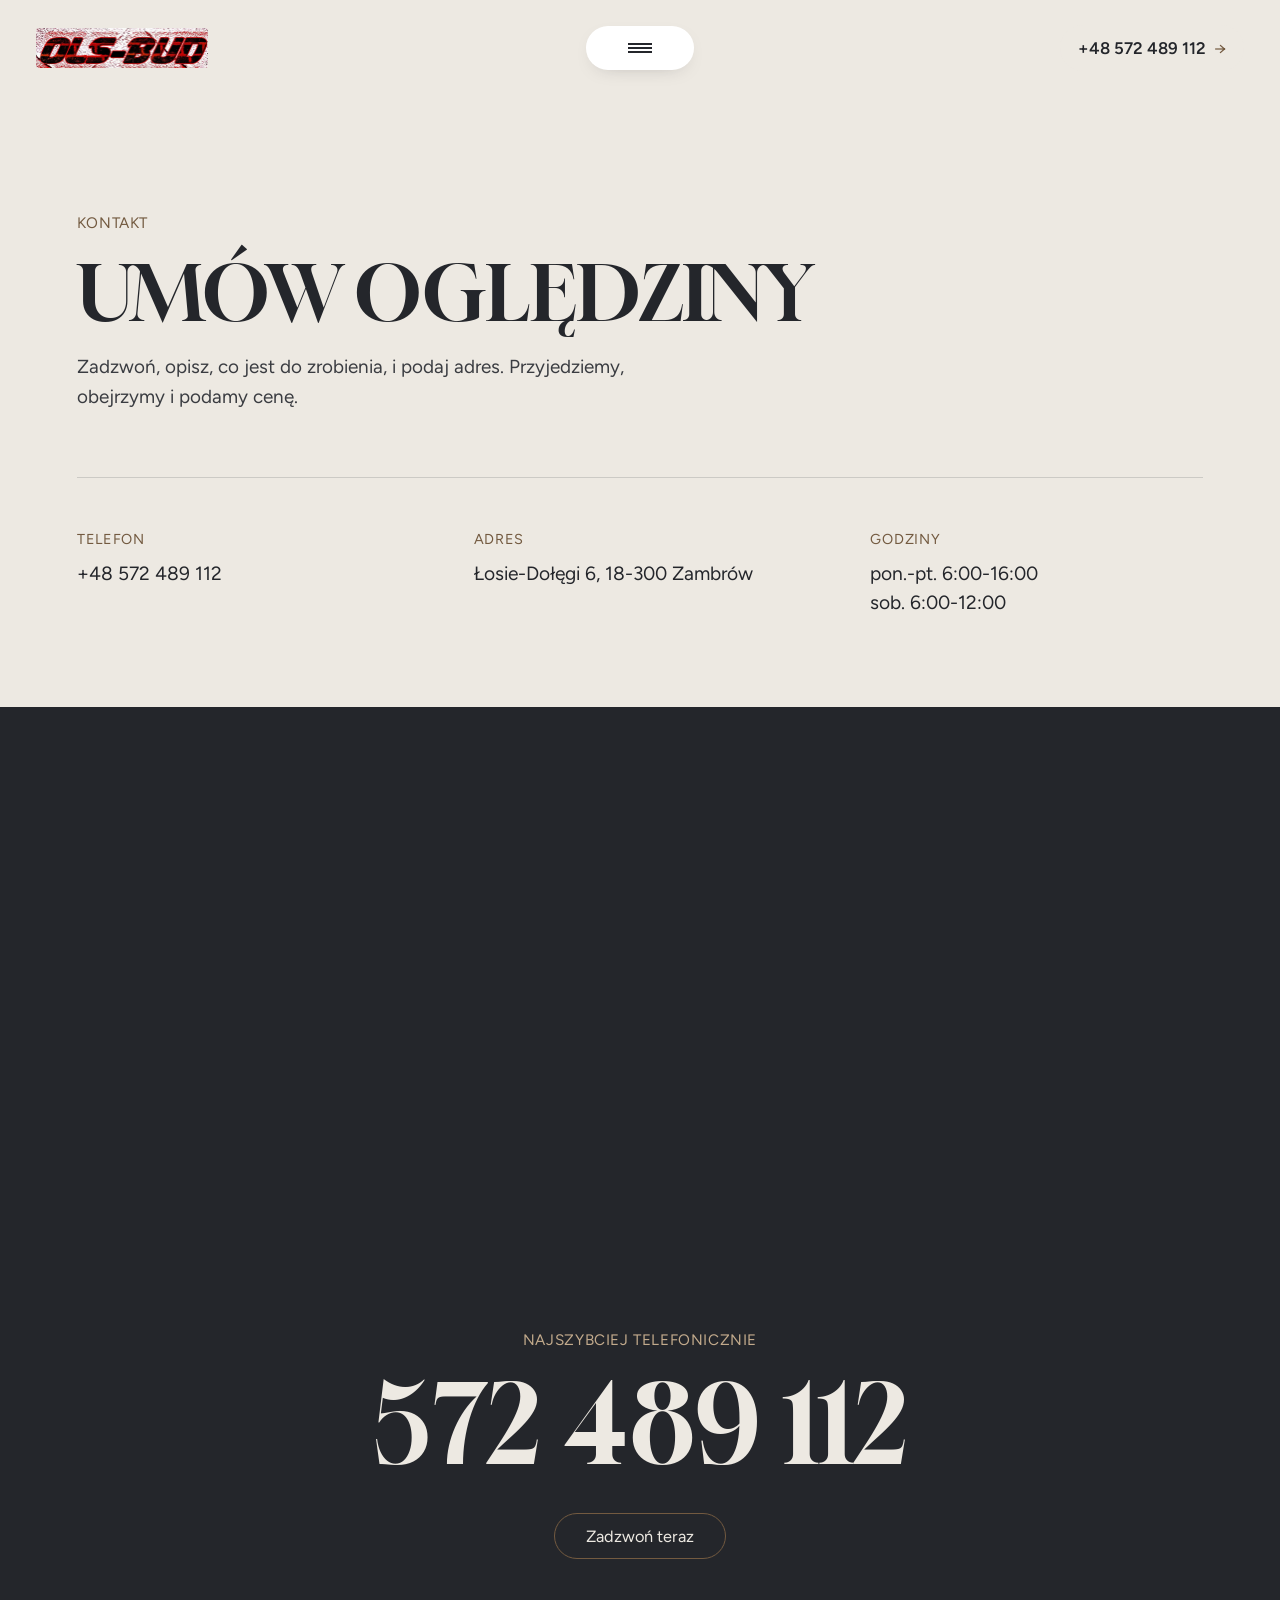
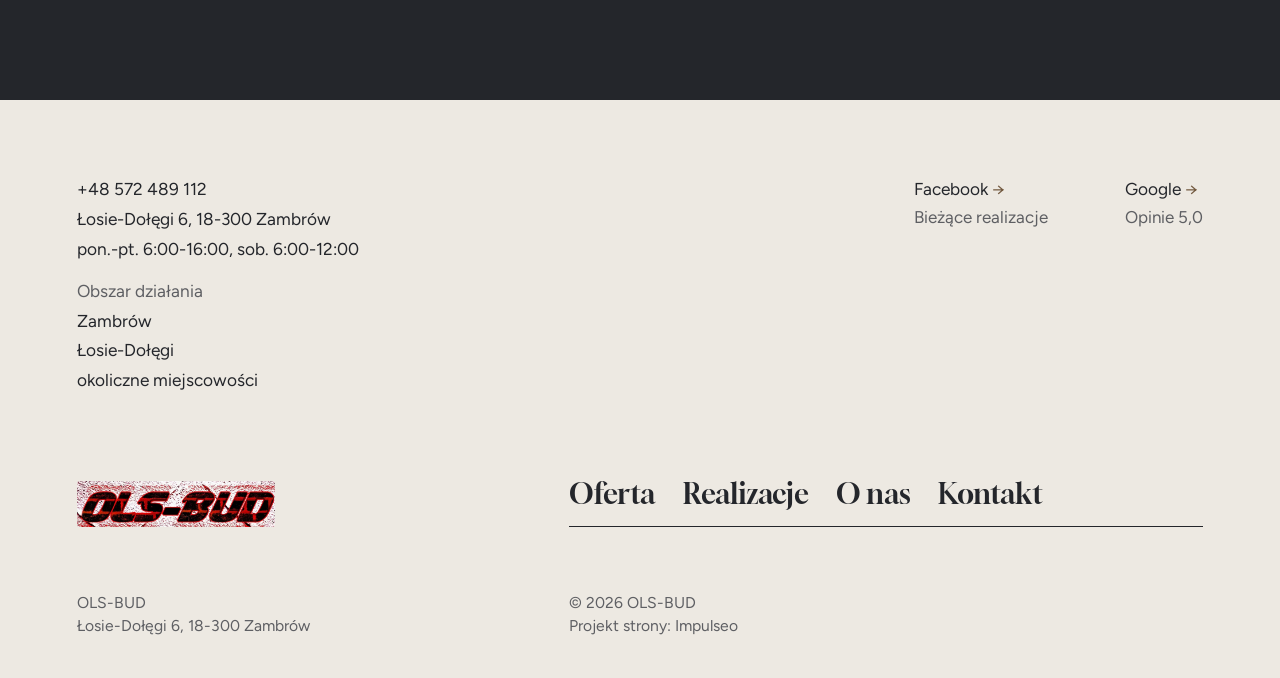
==== commit 5a7e0c93: "[claude-edit][cmt:9265efe1-6e89-4b69-b694-8efbfbe48872] Przebudowa dema w układzie wzoru klindworthr" ====
--- a/kontakt.html
+++ b/kontakt.html
@@ -19,94 +19,84 @@
 <meta name="twitter:card" content="summary_large_image">
 <link rel="preconnect" href="https://fonts.googleapis.com">
 <link rel="preconnect" href="https://fonts.gstatic.com" crossorigin>
-<link href="https://fonts.googleapis.com/css2?family=Space+Grotesk:wght@500;600;700&family=DM+Sans:opsz,wght@9..40,400;9..40,500;9..40,600&display=swap" rel="stylesheet">
-<link rel="stylesheet" href="assets/styles.css?v=6e71b8d4">
+<link href="https://fonts.googleapis.com/css2?family=Gloock&family=Figtree:wght@300;400;500;600&display=swap" rel="stylesheet">
+<link rel="stylesheet" href="assets/styles.css?v=20261022">
+<meta name="theme-color" content="#EDE9E2">
 </head>
 <body>
 
 <header class="nav">
-  <div class="wrap nav-inner">
-    <a class="brand brand-has-logo" href="index.html"><img class="brand-logo" src="img/logo.png" alt="OLS-BUD" width="690" height="160" decoding="async"></a>
-    <nav class="nav-links">
-      <a href="oferta.html">Oferta</a>
-      <a href="realizacje.html">Realizacje</a>
-      <a href="o-nas.html">O nas</a>
-      <a href="kontakt.html" class="active" aria-current="page">Kontakt</a>
-      <a href="tel:+48572489112" class="btn btn-accent">Zadzwoń +48 572 489 112</a>
-    </nav>
-    <button class="nav-toggle" aria-label="Menu"><span></span><span></span><span></span></button>
+  <div class="nav-inner">
+    <a class="brand" href="index.html"><img class="brand-logo" src="img/logo.png" alt="OLS-BUD" width="690" height="160" decoding="async"></a>
+    <button class="menu-btn" aria-label="Menu" aria-expanded="false"><span></span></button>
+    <a class="nav-tel" href="tel:+48572489112" aria-label="Zadzwoń +48 572 489 112"><svg viewBox="0 0 24 24" fill="none" aria-hidden="true"><path d="M6.6 10.8a15.5 15.5 0 0 0 6.6 6.6l2.2-2.2a1 1 0 0 1 1-.24 11.4 11.4 0 0 0 3.6.58 1 1 0 0 1 1 1V20a1 1 0 0 1-1 1A17 17 0 0 1 3 4a1 1 0 0 1 1-1h3.5a1 1 0 0 1 1 1c0 1.25.2 2.46.58 3.6a1 1 0 0 1-.25 1l-2.23 2.2Z" fill="currentColor"/></svg>+48 572 489 112 <span class="arr">→</span></a>
   </div>
 </header>
+<div class="menu" aria-label="Menu strony">
+  <nav>
+    <a href="index.html">Start</a>
+    <a href="oferta.html">Oferta</a>
+    <a href="realizacje.html">Realizacje</a>
+    <a href="o-nas.html">O nas</a>
+    <a href="kontakt.html">Kontakt</a>
+  </nav>
+  <div class="menu-foot"><a href="tel:+48572489112">+48 572 489 112</a><span>Łosie-Dołęgi 6, 18-300 Zambrów</span><a href="https://www.facebook.com/olsbud" target="_blank" rel="noopener">Facebook →</a></div>
+</div>
 
 <main>
-<section class="pagehead">
-  <img src="img/g9.jpg" alt="OLS-BUD - Zapytaj o wycenę" width="1880" height="1253" decoding="async">
-  <div class="wrap">
+<section class="pagehead beige">
+  <div class="wrap reveal">
     <span class="eyebrow">Kontakt</span>
-    <h1>Zapytaj o wycenę</h1>
-    <p>Odpowiemy na pytania i przygotujemy wycenę.</p>
+    <h1>Umów oględziny</h1>
+    <p>Zadzwoń, opisz, co jest do zrobienia, i podaj adres. Przyjedziemy, obejrzymy i podamy cenę.</p>
   </div>
-</section>
-<section>
-  <div class="wrap contact-grid">
-    <div class="reveal">
-      <span class="eyebrow">Dane kontaktowe</span>
-      <h2 style="margin:var(--space-4) 0 var(--space-6)">OLS-BUD</h2>
-      <div class="info-list">
-        <div class="info-row"><div class="ic"><svg class="ico-tel" width="16" height="16" viewBox="0 0 24 24" fill="none" aria-hidden="true"><path d="M6.6 10.8a15.5 15.5 0 0 0 6.6 6.6l2.2-2.2a1 1 0 0 1 1-.24 11.4 11.4 0 0 0 3.6.58 1 1 0 0 1 1 1V20a1 1 0 0 1-1 1A17 17 0 0 1 3 4a1 1 0 0 1 1-1h3.5a1 1 0 0 1 1 1c0 1.25.2 2.46.58 3.6a1 1 0 0 1-.25 1l-2.23 2.2Z" fill="currentColor"/></svg></div><div><div class="lbl">Telefon</div><a class="val" href="tel:+48572489112">+48 572 489 112</a></div></div>
-        <div class="info-row"><div class="ic"><svg class="ico-pin" width="16" height="16" viewBox="0 0 24 24" fill="none" aria-hidden="true"><path d="M12 21s7-6.1 7-11.5A7 7 0 0 0 5 9.5C5 14.9 12 21 12 21Z" stroke="currentColor" stroke-width="1.6" fill="none"/><circle cx="12" cy="9.5" r="2.4" fill="currentColor"/></svg></div><div><div class="lbl">Adres</div><div class="val">Łosie-Dołęgi 6, 18-300 Zambrów</div></div></div>
-      </div>
-    </div>
-    <div class="reveal">
-      <div class="form">
-        <h3 style="margin-bottom:var(--space-4)">Najszybciej telefonicznie</h3>
-        <p class="muted" style="margin-bottom:var(--space-5)">Zadzwoń, opisz pomysł, a my powiemy, co i jak. Bez zobowiązań.</p>
-        <a href="tel:+48572489112" class="btn btn-accent" style="justify-content:center">Zadzwoń: +48 572 489 112 <span class="arr">→</span></a>
-      </div>
+  <div class="wrap reveal" style="margin-top:clamp(40px,5vw,70px)">
+    <div class="contact-grid">
+      <div><div class="lbl">Telefon</div><a class="val" href="tel:+48572489112">+48 572 489 112</a></div>
+      <div><div class="lbl">Adres</div><div class="val">Łosie-Dołęgi 6, 18-300 Zambrów</div></div>
+      <div><div class="lbl">Godziny</div><div class="val">pon.-pt. 6:00-16:00<br>sob. 6:00-12:00</div></div>
     </div>
   </div>
 </section>
-<section style="padding-top:0">
+<section class="dark">
+  <iframe class="map" title="OLS-BUD - Zambrów" src="https://maps.google.com/maps?q=52.9295159%2C22.2910864&amp;z=12&amp;output=embed" loading="lazy" referrerpolicy="no-referrer-when-downgrade"></iframe>
+</section>
+<section class="dark pv cta-big ">
   <div class="wrap reveal">
-    <iframe class="map" title="OLS-BUD - Zambrów" src="https://maps.google.com/maps?q=52.9295159%2C22.2910864&z=15&output=embed" loading="lazy" referrerpolicy="no-referrer-when-downgrade"></iframe>
+    <span class="eyebrow">Najszybciej telefonicznie</span>
+    <a class="num" href="tel:+48572489112">572 489 112</a>
+    <a class="pill" href="tel:+48572489112">Zadzwoń teraz</a>
   </div>
 </section>
 </main>
 
 <footer>
   <div class="wrap">
-    <div class="foot-grid">
-      <div class="foot-brand">
-        <div class="name">OLS-BUD</div>
-        <p>Docieplamy ściany, kładziemy tynk, montujemy podbitki, rynny, parapety i okna. Pracujemy w Zambrowie i okolicach.</p>
+    <div class="f-top">
+      <div class="f-list">
+        <a href="tel:+48572489112">+48 572 489 112</a>
+        <span>Łosie-Dołęgi 6, 18-300 Zambrów</span>
+        <span>pon.-pt. 6:00-16:00, sob. 6:00-12:00</span>
+        <span class="lbl">Obszar działania</span>
+        <span>Zambrów</span>
+        <span>Łosie-Dołęgi</span>
+        <span>okoliczne miejscowości</span>
       </div>
-      <div class="foot-col">
-        <h4>Nawigacja</h4>
-        <a href="oferta.html">Oferta</a>
-        <a href="realizacje.html">Realizacje</a>
-        <a href="o-nas.html">O nas</a>
-        <a href="kontakt.html">Kontakt</a>
-      </div>
-      <div class="foot-col">
-        <h4>Kontakt</h4>
-        <a href="tel:+48572489112">+48 572 489 112</a>
-        <p>Łosie-Dołęgi 6, 18-300 Zambrów</p>
-        <a href="https://maps.google.com/?cid=4169844181231755360&g_mp=Cidnb29nbGUubWFwcy5wbGFjZXMudjEuUGxhY2VzLlNlYXJjaFRleHQQAhgEIAA" target="_blank" rel="noopener">Jak dojechać →</a>
-      <div class="foot-soc">
-        <a class="soc" href="https://www.facebook.com/olsbud" target="_blank" rel="noopener" aria-label="Facebook - OLS-BUD"><svg viewBox="0 0 24 24" aria-hidden="true" focusable="false"><path d="M9.101 23.691v-7.98H6.627v-3.667h2.474v-1.58c0-4.085 1.848-5.978 5.858-5.978.401 0 .955.042 1.468.103a8.68 8.68 0 0 1 1.141.195v3.325a8.623 8.623 0 0 0-.653-.036 26.805 26.805 0 0 0-.733-.009c-.707 0-1.259.096-1.675.309a1.686 1.686 0 0 0-.679.622c-.258.42-.374.995-.374 1.752v1.297h3.919l-.386 2.103-.287 1.564h-3.246v8.245C19.396 23.238 24 18.179 24 12.044c0-6.627-5.373-12-12-12s-12 5.373-12 12c0 5.628 3.874 10.35 9.101 11.647Z" fill="currentColor"/></svg></a>
-        <a class="soc" href="https://maps.google.com/?cid=4169844181231755360&g_mp=Cidnb29nbGUubWFwcy5wbGFjZXMudjEuUGxhY2VzLlNlYXJjaFRleHQQAhgEIAA" target="_blank" rel="noopener" aria-label="Google - OLS-BUD"><svg viewBox="0 0 24 24" aria-hidden="true" focusable="false"><path d="M12.48 10.92v3.28h7.84c-.24 1.84-.853 3.187-1.787 4.133-1.147 1.147-2.933 2.4-6.053 2.4-4.827 0-8.6-3.893-8.6-8.72s3.773-8.72 8.6-8.72c2.6 0 4.507 1.027 5.907 2.347l2.307-2.307C18.747 1.44 16.133 0 12.48 0 5.867 0 .307 5.387.307 12s5.56 12 12.173 12c3.573 0 6.267-1.173 8.373-3.36 2.16-2.16 2.84-5.213 2.84-7.667 0-.76-.053-1.467-.173-2.053H12.48z" fill="currentColor"/></svg></a>
-      </div>
-      </div>
+      <a class="soc" href="https://www.facebook.com/olsbud" target="_blank" rel="noopener"><div class="t">Facebook <span class="arr">→</span></div><div class="s">Bieżące realizacje</div></a>
+      <a class="soc" href="https://maps.google.com/?cid=4169844181231755360&amp;g_mp=Cidnb29nbGUubWFwcy5wbGFjZXMudjEuUGxhY2VzLlNlYXJjaFRleHQQAhgEIAA" target="_blank" rel="noopener"><div class="t">Google <span class="arr">→</span></div><div class="s">Opinie 5,0</div></a>
     </div>
-    <div class="foot-bot">
-      <span>© 2026 OLS-BUD</span>
-      <span>Projekt strony: <a class="foot-credit" href="https://impulseo.pl" target="_blank" rel="noopener">Impulseo</a></span>
+    <div class="f-mid">
+      <a class="brand" href="index.html"><img src="img/logo.png" alt="OLS-BUD" width="690" height="160" loading="lazy" decoding="async"></a>
+      <nav class="f-nav"><a href="oferta.html">Oferta</a><a href="realizacje.html">Realizacje</a><a href="o-nas.html">O nas</a><a href="kontakt.html">Kontakt</a></nav>
+    </div>
+    <div class="f-bot">
+      <div>OLS-BUD<br>Łosie-Dołęgi 6, 18-300 Zambrów</div>
+      <div>© 2026 OLS-BUD<br>Projekt strony: <a class="foot-credit" href="https://impulseo.pl" target="_blank" rel="noopener">Impulseo</a></div>
     </div>
   </div>
 </footer>
-<div class="sticky-call"><a class="sc-call" href="tel:+48572489112"><svg class="ico-tel" width="16" height="16" viewBox="0 0 24 24" fill="none" aria-hidden="true"><path d="M6.6 10.8a15.5 15.5 0 0 0 6.6 6.6l2.2-2.2a1 1 0 0 1 1-.24 11.4 11.4 0 0 0 3.6.58 1 1 0 0 1 1 1V20a1 1 0 0 1-1 1A17 17 0 0 1 3 4a1 1 0 0 1 1-1h3.5a1 1 0 0 1 1 1c0 1.25.2 2.46.58 3.6a1 1 0 0 1-.25 1l-2.23 2.2Z" fill="currentColor"/></svg> Zadzwoń</a><a class="sc-quote" href="kontakt.html">Umów oględziny</a></div>
-<div class="demo-wazne" data-do="2026-10-28" data-cykl="3" hidden><svg class="dw-ico" width="13" height="13" viewBox="0 0 24 24" fill="none" aria-hidden="true"><circle cx="12" cy="12" r="8.6" stroke="currentColor" stroke-width="1.8"/><path d="M12 7.2V12l3.3 2" stroke="currentColor" stroke-width="1.8" stroke-linecap="round"/></svg><span class="dw-txt"></span></div>
-
-<script src="assets/main.js"></script>
+<div class="sticky-call"><a class="sc-call" href="tel:+48572489112">Zadzwoń</a><a class="sc-quote" href="kontakt.html">Umów oględziny</a></div>
+<div class="demo-wazne" data-do="2026-10-28" data-cykl="3" hidden><span class="dw-txt"></span></div>
+<script src="assets/main.js?v=20261022"></script>
 </body>
 </html>
--- a/assets/styles.css
+++ b/assets/styles.css
@@ -1,1849 +1,244 @@
-/* ============================================================
-   STOLBASZ — premium, architektoniczny B2B fit-out
-   Jasna paleta, zero brązu. System wg premium-web-craft.
-   Projekt strony: Impulseo (impulseo.pl)
-   ============================================================ */
-
+/* OLS-BUD - układ wg wzoru klindworthroofing.com (prośba Szymona, 22.10.2026):
+   beż + grafit + złoto, szeryfowe wersaliki, hero w kształcie strzały, gigantyczne słowa sekcji. */
 :root{
-  /* PALETA — jasna, architektoniczna, chłodna */
-  --paper:#F4F6F8;          /* główne tło */
-  --paper-2:#E7EBEF;        /* sekcje alternatywne (chłodny jasny szary) */
-  --paper-3:#E7EBEF;        /* delikatne wypełnienia */
-  --ink:#15212E;            /* tekst główny — chłodny grafit */
-  --ink-soft:#243443;       /* nagłówki drugorzędne */
-  --muted:#6B7785;          /* tekst poboczny */
-  --line:rgba(21,33,46,.12);/* hairline */
-  --accent:#E8A317;         /* stonowany petrol-slate — jedyny akcent */
-  --accent-d:#C9870C;
-  --accent-soft:rgba(232,163,23,.10);
-  --dark:#15212E;           /* sekcje ciemne (stopka/CTA) */
-
-  /* HOVER ZDJĘĆ — JEDEN standard dla całego silnika (decyzja K. 04.08.2026, artefakt z wariantami).
-     AKTUALNE (K.+Szymon 09.08.2026, wybór z artefaktu 6 wariantów): zoom 1.05 przy 1.4s -
-     przy tak długim czasie mocniejszy kadr NIE skacze, tylko „oddycha". Poprzedni standard
-     (1.02 / .55s z 04.08) odbierany jako dynamiczny i szybki.
-     Spoczynek lekko przygaszony, ale TYLKO tam, gdzie jest mysz (@media hover:hover) —
-     na telefonie zdjęcia zostają w pełnej jasności. */
-  --img-zoom:1.05;                   /* K.+Szymon 09.08: wariant F z artefaktu porównawczego */
-  --img-rest:brightness(.95) saturate(.99);
-  --img-hot:brightness(1.06) saturate(1.05);
-  --img-dur:1.4s;                    /* K.+Szymon 09.08 (wariant F): powoli = elegancko */
-  --img-ease:cubic-bezier(.16,.84,.44,1);  /* miękki ogon, efekt „oddychania" */
-
-  /* ODSTĘPY — skala 4/8 */
-  --space-1:4px; --space-2:8px; --space-3:12px; --space-4:16px; --space-5:24px;
-  --space-6:32px; --space-7:48px; --space-8:64px; --space-9:96px; --space-10:128px;
-
-  /* TYPOGRAFIA — fluid clamp() (skala podbita 16.07.2026: większe, czytelniejsze litery — uwaga Adama) */
-  --text-sm:clamp(.9rem,.87rem + .12vw,1rem);
-  --text-base:clamp(1.08rem,1.04rem + .18vw,1.2rem);
-  --text-lg:clamp(1.24rem,1.15rem + .34vw,1.44rem);
-  --text-h3:clamp(1.34rem,1.22rem + .55vw,1.66rem);
-  --text-h2:clamp(2.1rem,1.66rem + 2.1vw,3.1rem);
-  --text-h1:clamp(2.9rem,2.1rem + 4vw,5.1rem);
-
-  /* PROMIENIE — architektoniczne, raczej ostre */
-  --r-sm:3px; --r-md:6px; --r-lg:10px;
-
-  /* RUCH */
-  --ease:cubic-bezier(.25,.46,.45,.94); --dur:.24s;
-
-  /* CIENIE — miękkie, warstwowe */
-  --sh-sm:0 1px 2px rgba(16,24,32,.04), 0 2px 8px rgba(16,24,32,.05);
-  --sh-md:0 2px 6px rgba(16,24,32,.05), 0 12px 28px -8px rgba(16,24,32,.12);
-  --sh-lg:0 6px 14px rgba(16,24,32,.07), 0 26px 56px -18px rgba(16,24,32,.22);
-
-  --hairline:1px solid var(--line);
-
-  --font-display:'Space Grotesk','Inter',sans-serif;
-  --font-body:'DM Sans','Inter',sans-serif;
+  --beige:#EDE9E2;--beige-2:#E4DED4;--ink:#24262B;--ink-2:#2E3036;
+  --gold:#735A40;--gold-l:#C2AA8C;--muted:#5E5F63;--muted-d:#A9A6A0;
+  --line:rgba(36,38,43,.16);--line-d:rgba(237,233,226,.18);
+  --serif:'Gloock',Georgia,serif;--sans:'Figtree',Arial,sans-serif;
+  --wrap:1180px;--pad:clamp(20px,6vw,92px);--nav-h:96px;
+  --ease:cubic-bezier(.16,.84,.44,1);
+  --img-zoom:1.05;--img-dur:1.4s;--img-ease:cubic-bezier(.16,.84,.44,1);
 }
-
 *{box-sizing:border-box;margin:0;padding:0}
-html{scroll-behavior:smooth}
-body{
-  font-family:var(--font-body);
-  font-size:var(--text-base);
-  line-height:1.65;
-  color:var(--ink);
-  background:var(--paper);
-  -webkit-font-smoothing:antialiased;
-  text-rendering:optimizeLegibility;
+html{scroll-behavior:smooth;-webkit-text-size-adjust:100%}
+body{font-family:var(--sans);font-size:17px;line-height:1.6;color:var(--ink);background:var(--beige);-webkit-font-smoothing:antialiased;overflow-x:hidden}
+img{display:block;max-width:100%;height:auto}
+a{color:inherit;text-decoration:none}
+.wrap{max-width:calc(var(--wrap) + 2*var(--pad));margin:0 auto;padding:0 var(--pad)}
+.eyebrow{display:block;font-size:.95rem;letter-spacing:.04em;text-transform:uppercase;color:var(--gold);margin-bottom:1.1rem}
+.dark .eyebrow{color:var(--gold-l)}
+.dark{background:var(--ink);color:var(--beige)}
+.beige{background:var(--beige);color:var(--ink)}
+.pv{padding:clamp(80px,11vw,150px) 0}
+
+/* przyciski - obrys w kształcie pigułki jak we wzorze */
+.pill{display:inline-flex;align-items:center;gap:.5em;padding:.85em 1.9em;border:1px solid var(--gold);border-radius:999px;font-size:1.02rem;line-height:1;transition:background .35s var(--ease),color .35s var(--ease),border-color .35s var(--ease)}
+.pill:hover{background:var(--ink);color:var(--beige);border-color:var(--ink)}
+.dark .pill:hover{background:var(--beige);color:var(--ink);border-color:var(--beige)}
+.center{text-align:center}
+.arr{display:inline-block;color:var(--gold);transition:transform .35s var(--ease)}
+.dark .arr{color:var(--gold-l)}
+a:hover .arr{transform:translateX(4px)}
+
+/* NAGŁÓWEK: logo | pigułka menu | telefon */
+.nav{position:fixed;inset:0 0 auto 0;z-index:90;height:var(--nav-h);transition:background .4s var(--ease),box-shadow .4s var(--ease),height .4s var(--ease)}
+.nav.is-stuck{background:rgba(237,233,226,.94);backdrop-filter:blur(10px);box-shadow:0 1px 0 var(--line);--nav-h:76px}
+.nav-inner{height:100%;display:grid;grid-template-columns:1fr auto 1fr;align-items:center;padding:0 clamp(18px,2.8vw,40px)}
+.brand img{height:40px;width:auto;border-radius:3px}
+.menu-btn{width:108px;height:44px;border:0;border-radius:999px;background:#fff;cursor:pointer;display:grid;place-items:center;box-shadow:0 6px 20px -12px rgba(36,38,43,.35);transition:transform .35s var(--ease)}
+.menu-btn:hover{transform:scale(1.04)}
+.menu-btn span{display:block;width:24px;height:1.6px;background:var(--ink);position:relative;transition:background .3s}
+.menu-btn span::before,.menu-btn span::after{content:"";position:absolute;left:0;width:24px;height:1.6px;background:var(--ink);transition:transform .35s var(--ease)}
+.menu-btn span::before{top:-4px}.menu-btn span::after{top:4px}
+.menu-open .menu-btn span{background:transparent}
+.menu-open .menu-btn span::before{transform:translateY(4px) rotate(45deg)}
+.menu-open .menu-btn span::after{transform:translateY(-4px) rotate(-45deg)}
+.nav-tel{justify-self:end;font-weight:600;font-size:1.05rem;display:inline-flex;gap:.45em;align-items:center}
+.nav-tel .arr{font-weight:400}
+
+/* pełnoekranowe menu */
+.menu{position:fixed;inset:0;z-index:85;background:var(--ink);color:var(--beige);flex-direction:column;justify-content:center;padding:var(--nav-h) var(--pad) 40px;display:none}
+.menu-open .menu{display:flex;animation:menuin .45s var(--ease)}
+@keyframes menuin{from{opacity:0}to{opacity:1}}
+.menu-open .nav{background:transparent;box-shadow:none;backdrop-filter:none}
+.menu-open .nav-tel{color:var(--beige)}
+.menu nav{display:flex;flex-direction:column;gap:.2em;max-width:var(--wrap);margin:0 auto;width:100%}
+.menu nav a{font-family:var(--serif);text-transform:uppercase;font-size:clamp(2.6rem,7vw,5.6rem);line-height:1.08;width:max-content;position:relative}
+.menu nav a::after{content:"";position:absolute;left:0;bottom:.08em;height:2px;width:100%;background:var(--gold-l);transform:scaleX(0);transform-origin:left;transition:transform .5s var(--ease)}
+.menu nav a:hover::after{transform:scaleX(1)}
+.menu .menu-foot{max-width:var(--wrap);margin:3rem auto 0;width:100%;display:flex;gap:2.5rem;flex-wrap:wrap;color:var(--muted-d)}
+.menu .menu-foot a{color:var(--beige)}
+
+/* HERO - strzała ze zdjęciem i ukośne pasy jak w znaku */
+.hero{position:relative;min-height:max(640px,92vh);min-height:max(640px,92svh);display:grid;grid-template-columns:1fr 1fr;align-items:center;overflow:hidden}
+.hero-copy{padding:calc(var(--nav-h) + 30px) 0 60px clamp(20px,8.3vw,120px);position:relative;z-index:2;max-width:640px}
+.hero h1{font-family:var(--serif);font-weight:400;text-transform:uppercase;font-size:clamp(2.7rem,5.2vw,4.6rem);line-height:1.04;letter-spacing:-.005em;margin-bottom:1.4rem}
+.hero p.lead{font-size:1.15rem;max-width:34em;color:#3a3c41;margin-bottom:2rem}
+.hero-art{position:absolute;inset:0 0 0 48%;z-index:1}
+.hero-art .shape{position:absolute;inset:0;clip-path:polygon(26% 0,100% 0,100% 100%,26% 100%,0 50%);overflow:hidden}
+.hero-art img{width:100%;height:100%;object-fit:cover;object-position:40% 50%}
+.hero-art .band{position:absolute;width:11%;height:150%;background:var(--beige);top:-25%;transform-origin:center}
+.hero-art .b1{left:50%;transform:rotate(34deg)}
+.hero-art .b2{left:58%;transform:rotate(-34deg)}
+.hero-art .b3{left:-6%;transform:rotate(34deg);width:9%}
+
+/* CO ROBIMY - pionowa etykieta + duży akapit */
+.intro{display:grid;grid-template-columns:minmax(80px,300px) 1fr;gap:2rem;align-items:start}
+.vlabel{writing-mode:vertical-rl;transform:rotate(180deg);text-transform:uppercase;letter-spacing:.06em;color:var(--gold-l);justify-self:center;font-size:1rem}
+.intro p{font-size:clamp(1.35rem,2.2vw,1.85rem);line-height:1.45;font-weight:300;max-width:30em}
+.duo{display:grid;grid-template-columns:1.25fr .7fr;gap:clamp(30px,9vw,130px);margin-top:clamp(60px,8vw,110px);align-items:start}
+.duo figure:nth-child(2){margin-top:0}
+.fig .ph{overflow:hidden}
+.fig .ph img{width:100%;aspect-ratio:3/2;object-fit:cover;transition:transform var(--img-dur) var(--img-ease),filter var(--img-dur) var(--img-ease)}
+.fig:hover .ph img{transform:scale(var(--img-zoom));filter:brightness(1.06)}
+.fig figcaption{margin-top:1.4rem;line-height:1.45}
+.fig .t{font-size:1.1rem}
+.fig .s{color:var(--muted-d)}
+.beige .fig .s{color:var(--muted)}
+.fig p.d{color:var(--muted);margin-top:.2rem}
+
+/* GIGANTYCZNE SŁOWO sekcji */
+.giant{font-family:var(--serif);font-weight:400;text-transform:uppercase;color:var(--beige);text-align:center;line-height:.86;letter-spacing:-.01em;font-size:clamp(3.6rem,13.4vw,13.5rem);margin:clamp(70px,10vw,140px) 0 clamp(40px,5vw,70px);white-space:nowrap}
+
+/* realizacje - pełne kadry z podpisem */
+.works{display:flex;flex-direction:column;gap:clamp(30px,5.6vw,80px);padding:0 clamp(16px,2.8vw,40px)}
+.work{position:relative;overflow:hidden;display:block}
+.work img{width:100%;height:clamp(320px,62vw,840px);object-fit:cover;transition:transform var(--img-dur) var(--img-ease),filter var(--img-dur) var(--img-ease);filter:brightness(.82)}
+.work:hover img{transform:scale(var(--img-zoom));filter:brightness(.9)}
+.work::before{content:"";position:absolute;inset:0;z-index:1;pointer-events:none;background:linear-gradient(160deg,rgba(20,21,24,.55),rgba(20,21,24,0) 45%)}
+.work .wt{z-index:2;position:absolute;left:clamp(20px,5.6vw,80px);top:clamp(24px,5vw,70px);font-family:var(--serif);text-transform:uppercase;color:#F6F3EE;font-size:clamp(2rem,4.4vw,3.9rem);line-height:1;text-shadow:0 2px 30px rgba(0,0,0,.35)}
+.work .wt small{display:block;font-family:var(--sans);text-transform:none;font-size:1rem;margin-top:.7rem;opacity:.9}
+
+/* USŁUGI - karuzela */
+.svc-head{max-width:640px;margin:0 auto clamp(40px,4vw,60px);text-align:center}
+.svc-head h2,.h2s{font-family:var(--serif);font-weight:400;font-size:clamp(2rem,3.4vw,2.9rem);line-height:1.18}
+.slider{position:relative;padding-left:max(var(--pad),calc((100vw - var(--wrap))/2))}
+.track{display:flex;gap:clamp(30px,8vw,100px);overflow-x:auto;scroll-snap-type:x mandatory;scrollbar-width:none;padding-right:var(--pad);scroll-behavior:smooth}
+.track::-webkit-scrollbar{display:none}
+.track .fig{flex:0 0 min(370px,78vw);scroll-snap-align:start}
+.track .fig .ph img{aspect-ratio:370/215}
+.arrows{position:absolute;top:0;right:max(var(--pad),calc((100vw - var(--wrap))/2 - 60px));display:flex;flex-direction:column;gap:8px;z-index:3}
+.arrows button{width:56px;height:56px;border-radius:50%;border:1px solid var(--gold);background:var(--beige);color:var(--ink);font-size:1.1rem;cursor:pointer;transition:background .3s,color .3s}
+.arrows button:hover{background:var(--ink);color:var(--beige)}
+.dark .arrows button{background:var(--ink);color:var(--beige);border-color:var(--gold)}
+.dark .arrows button:hover{background:var(--beige);color:var(--ink)}
+.progress{max-width:var(--wrap);margin:clamp(40px,5vw,70px) auto 0;height:1px;background:var(--line);position:relative}
+.progress i{position:absolute;left:0;top:-.5px;height:2px;background:var(--ink);width:33%;transition:width .4s var(--ease),left .4s var(--ease)}
+
+/* pas ze zdjęciem przechodzący w grafit */
+.stopklatka{position:relative;height:clamp(380px,62vw,820px);overflow:hidden;clip-path:inset(0);background:var(--ink)}
+.stk-bg{position:fixed;inset:0;background-size:cover;background-position:center}
+.stopklatka::after{content:"";position:absolute;inset:auto 0 0 0;height:45%;background:linear-gradient(to bottom,rgba(36,38,43,0),var(--ink))}
+
+/* OPINIE */
+.quotes{display:grid;grid-template-columns:1fr 1fr;gap:clamp(30px,8vw,120px);align-items:start;position:relative}
+.q-list{position:relative}
+.q{display:none}
+.q.on{display:block;animation:qin .6s var(--ease)}
+@keyframes qin{from{opacity:0;transform:translateY(12px)}to{opacity:1;transform:none}}
+.q blockquote{font-family:var(--serif);font-size:clamp(1.6rem,2.6vw,2.3rem);line-height:1.2}
+.q cite{display:block;font-style:normal;color:var(--muted-d);margin-top:2rem}
+.q-art{position:relative;padding-right:80px}
+.q-art img{width:100%;aspect-ratio:370/430;object-fit:cover}
+.q-art .arrows{right:0}
+.g-note{display:inline-flex;align-items:center;gap:.55em;margin-top:1.6rem;color:var(--beige);border-bottom:1px solid var(--line-d);padding-bottom:.25em}
+.g-note b{font-weight:600}
+
+/* pieczęcie zaufania (zamiast certyfikatów we wzorze - tylko realne fakty) */
+.stamps{display:flex;justify-content:center;gap:clamp(24px,5vw,70px);flex-wrap:wrap;padding-bottom:clamp(30px,4vw,60px)}
+.stamp{width:150px;height:150px;border-radius:50%;border:1px solid var(--gold-l);display:flex;flex-direction:column;align-items:center;justify-content:center;text-align:center;padding:14px;position:relative}
+.stamp::before{content:"";position:absolute;inset:6px;border-radius:50%;border:1px dashed rgba(194,170,140,.45)}
+.stamp b{font-family:var(--serif);font-weight:400;font-size:2rem;line-height:1;color:var(--beige)}
+.stamp span{font-size:.78rem;text-transform:uppercase;letter-spacing:.05em;color:var(--gold-l);margin-top:.45rem;line-height:1.3}
+
+/* CTA z wielkim numerem */
+.cta-big{text-align:center}
+.cta-big .num{display:block;font-family:var(--serif);font-size:clamp(2.6rem,8.4vw,7.2rem);line-height:1;margin:.2rem 0 2.2rem;color:var(--beige);white-space:nowrap}
+.cta-big .num:hover{color:var(--gold-l)}
+
+/* STOPKA */
+footer{background:var(--beige);color:var(--ink);padding:clamp(50px,6vw,80px) 0 40px}
+.f-top{display:grid;grid-template-columns:1fr auto auto;gap:clamp(30px,6vw,80px);align-items:start}
+.f-list{display:flex;flex-direction:column;gap:.2rem;font-size:1.08rem;line-height:1.55}
+.f-list .lbl{color:var(--muted);margin-top:.7rem}
+.soc .t{font-size:1.08rem}
+.soc .s{color:var(--muted)}
+.f-mid{display:grid;grid-template-columns:1fr 1.4fr;gap:40px;margin-top:clamp(50px,6vw,90px);align-items:end}
+.f-mid .brand img{height:46px}
+.f-nav{display:flex;flex-wrap:wrap;gap:.4em 1.6em;border-bottom:1px solid var(--ink);padding-bottom:.6rem}
+.f-nav a{font-family:var(--serif);font-size:clamp(1.4rem,2.2vw,1.9rem);color:var(--ink)}
+.f-nav a:hover{color:var(--gold)}
+.f-bot{display:grid;grid-template-columns:1fr 1.4fr;gap:40px;margin-top:clamp(40px,5vw,70px);color:var(--muted);font-size:.98rem;line-height:1.5}
+.f-bot a:hover{color:var(--ink)}
+
+/* PODSTRONY */
+.pagehead{padding:calc(var(--nav-h) + clamp(60px,9vw,120px)) 0 clamp(60px,7vw,100px)}
+.pagehead h1{font-family:var(--serif);font-weight:400;text-transform:uppercase;font-size:clamp(2.7rem,6vw,5.2rem);line-height:1.02;max-width:12em;margin-bottom:1.3rem}
+.pagehead p{font-size:1.18rem;max-width:min(100%,52ch);color:#3a3c41}
+.svc-grid{display:grid;grid-template-columns:1.25fr .7fr;gap:clamp(60px,8vw,110px) clamp(30px,9vw,130px)}
+.svc-grid{grid-auto-flow:row dense;align-items:start}
+.svc-grid .fig:nth-child(odd){grid-column:1}
+.svc-grid .fig:nth-child(even){grid-column:2}
+.svc-grid .num{display:block;color:var(--gold-l);font-size:.9rem;letter-spacing:.06em;margin-bottom:.3rem}
+.svc-grid .fig .t{font-family:var(--serif);font-size:1.6rem;line-height:1.15}
+.svc-grid .fig p.d{color:var(--muted-d);max-width:34em}
+.gal{columns:2;column-gap:clamp(16px,2.4vw,34px);padding:0 clamp(16px,2.8vw,40px)}
+.gal .fig{break-inside:avoid;margin-bottom:clamp(16px,2.4vw,34px)}
+.gal .fig .ph img{aspect-ratio:auto}
+.about-split{display:grid;grid-template-columns:1fr 1fr;gap:clamp(40px,8vw,120px);align-items:center;margin-top:clamp(60px,8vw,110px)}
+.about-split p{color:var(--muted-d);margin-bottom:1rem;font-size:1.08rem}
+.about-split h2{font-family:var(--serif);font-weight:400;font-size:clamp(1.9rem,3vw,2.6rem);line-height:1.15;margin-bottom:1.4rem}
+.hours{border-top:1px solid var(--line-d);margin-top:1.6rem;padding-top:1.2rem;display:grid;grid-template-columns:auto 1fr;gap:.3rem 1.6rem;color:var(--beige)}
+.contact-grid{display:grid;grid-template-columns:repeat(3,1fr);gap:clamp(30px,5vw,70px);border-top:1px solid var(--line);padding-top:clamp(30px,4vw,50px)}
+.contact-grid .lbl{color:var(--gold);text-transform:uppercase;font-size:.9rem;letter-spacing:.05em;margin-bottom:.6rem}
+.contact-grid .val{font-size:1.2rem;line-height:1.5}
+.map{width:100%;height:clamp(300px,42vw,480px);border:0;display:block;filter:grayscale(.55) contrast(1.02)}
+
+/* animacja wejścia */
+.reveal{opacity:0;transform:translateY(26px);transition:opacity 1s var(--ease),transform 1s var(--ease)}
+.reveal.in{opacity:1;transform:none}
+@media (prefers-reduced-motion:reduce){.reveal{opacity:1;transform:none;transition:none}}
+
+/* pasek mobilny + odliczanie dema */
+.sticky-call{display:none}
+.demo-wazne{position:fixed;top:calc(var(--nav-h) + 14px);right:14px;z-index:95;display:inline-flex;align-items:center;gap:.45em;background:rgba(36,38,43,.86);color:#fff;font-size:.72rem;font-weight:600;padding:.42em .8em .42em .62em;border-radius:999px;backdrop-filter:blur(8px);border:1px solid rgba(255,255,255,.14);pointer-events:none;opacity:0;transform:translateY(-10px);transition:opacity .7s var(--ease),transform .7s var(--ease)}
+.demo-wazne.is-on{opacity:1;transform:none}
+.demo-wazne b{font-weight:700;font-variant-numeric:tabular-nums;color:#F0D9B8}
+.demo-wazne .dw-zeg{font-variant-numeric:tabular-nums;opacity:.72;margin-left:.15em}
+.demo-wazne.is-pilne{background:rgba(150,32,28,.9)}
+
+@media (max-width:980px){
+  :root{--nav-h:76px}
+  .hero{grid-template-columns:1fr;min-height:auto}
+  .hero-copy{padding:calc(var(--nav-h) + 40px) var(--pad) 40px;max-width:none}
+  .hero-art{position:relative;inset:auto;height:62vw;min-height:300px}
+  .hero-art .shape{clip-path:polygon(0 0,100% 0,100% 100%,0 100%)}
+  .intro{grid-template-columns:1fr}
+  .vlabel{writing-mode:horizontal-tb;transform:none;justify-self:start}
+  .duo,.quotes,.about-split{grid-template-columns:1fr}
+  .svc-grid{grid-template-columns:1fr}
+  .svc-grid .fig:nth-child(n){grid-column:auto}
+  .f-top,.f-mid,.f-bot{grid-template-columns:1fr}
+  .contact-grid{grid-template-columns:1fr}
+  .arrows{position:static;flex-direction:row;justify-content:flex-end;margin:0 var(--pad) 18px}
+  .q-art{padding-right:0}
+  .q-art .arrows{margin:18px 0 0}
+  .gal{columns:1}
 }
-img{max-width:100%;height:auto;display:block}  /* height:auto = width/height z atrybutów trzyma proporcje (TOP#12) */
-a{color:inherit;text-decoration:none}
-
-.wrap{width:min(92%,1180px);margin-inline:auto}
-section{padding-block:clamp(52px,6.5vw,96px)}
-
-h1,h2,h3{font-family:var(--font-display);font-weight:700;line-height:1.08;letter-spacing:-.02em;color:var(--ink)}
-h1{font-size:var(--text-h1);letter-spacing:-.035em}
-h2{font-size:var(--text-h2);letter-spacing:-.025em}
-h3{font-size:var(--text-h3)}
-/* MIARA — długość wiersza. WCAG 2.2 SC 1.4.8: max 80 znaków; Butterick: 45–90.
-   68ch daje realnie 72–78 znaków polskiego tekstu, czyli z zapasem pod granicą.
-   Wcześniej limit miał TYLKO <p> — <li>, <blockquote> i <dd> nie miały żadnego,
-   i to jedyny powód, dla którego 23 bloki na dwóch oddanych stronach jadą po
-   83–106 znaków w wierszu (pomiar 07.08.2026, bramka `miara`).
-   ⚠️ Listy i definicje ograniczamy TYLKO bez klasy: `ul`/`ol` z klasą to u nas
-   układ (siatki kafli, menu), a nie tekst ciągły — tam miarę wyznacza układ. */
-/* 60ch, nie 68ch (K. 10.08): po zmianie fontów na węższe kroje (DM Sans i spółka)
-   w 68ch mieściło się ~90 znaków - bramka pikselowa słusznie zgłaszała przekroczenie
-   granicy 80. Pomiar na żywej przeglądarce: 60ch = 90 znaków, 53ch = ~78 znaków, czyli normę WCAG 1.4.8. */
-:root{ --miara:53ch }
-p{max-width:min(100%,var(--miara))}
-blockquote,
-ul:not([class])>li, ol:not([class])>li,
-dl:not([class])>dd{max-width:min(100%,var(--miara))}
-
-/* ⚠️ Świadomie BEZ wyjątku `.tile p,.card p,.svc p{max-width:none}`, choć nasuwa się sam:
-   te akapity BYŁY już ograniczone (stare `p{max-width:65ch}`), więc „wyjątek" nie odblokowałby
-   niczego nowego — tylko ROZLUŹNIŁ stan sprzed zmiany na wszystkich demach naraz.
-   `figcaption` żadna z reguł wyżej nie dotyczy, więc też nie potrzebuje zwolnienia. */
-
-/* ŁAMANIE. `balance` wyrównuje długości wierszy w nagłówku, `pretty` pilnuje ostatniego
-   wiersza akapitu, żeby nie został w nim jeden wyraz. Obsługiwane od Chrome 117 /
-   Safari 17.5; starsze przeglądarki po prostu ignorują tę własność.
-   `text-wrap:pretty` nie występowało dotąd ANI RAZ w silniku ani w repo klientów. */
-h1,h2,h3,.lead,.lede{text-wrap:balance}
-p,li,blockquote,dd{text-wrap:pretty}
-
-.eyebrow{
-  font-family:var(--font-body);
-  font-size:var(--text-sm);
-  font-weight:600;
-  letter-spacing:.18em;
-  text-transform:uppercase;
-  color:var(--accent);
-  display:inline-flex;align-items:center;gap:var(--space-3);
+@media (max-width:820px){
+  body{padding-bottom:calc(64px + env(safe-area-inset-bottom))}
+  .nav-tel{font-size:0}
+  .nav-tel .arr{font-size:1.4rem}
+  .brand img{height:26px}
+  .menu-btn{width:84px;height:40px}
+  .sticky-call{display:grid;grid-template-columns:1fr 1fr;gap:1px;position:fixed;left:0;right:0;bottom:0;z-index:80;background:var(--line-d);padding-bottom:env(safe-area-inset-bottom,0px);box-shadow:0 -6px 20px -10px rgba(0,0,0,.4);transition:transform .4s var(--ease)}
+  .sticky-call.is-off{transform:translateY(110%)}
+  .sticky-call a{padding:15px 8px;text-align:center;font-weight:600;font-size:.98rem}
+  .sc-call{background:var(--beige);color:var(--ink)}
+  .sc-quote{background:var(--ink);color:var(--beige)}
+  .demo-wazne{top:auto;bottom:76px;right:10px}
+  .stamp{width:132px;height:132px}
 }
-/* flex:none + margin-top = kreska trzyma się PIERWSZEJ linii. Wcześniej align-items:center
-   centrowało ją względem całego bloku i przy zawinięciu (długi kicker typu
-   „…WNĘTRZ · LESZNO · OD 2019") druga linia lądowała z brzydkim wcięciem. */
-.eyebrow{align-items:flex-start}
-.eyebrow>*,.eyebrow{text-wrap:balance}   /* dlugi kicker lamal sie na sierote typu samo „2019" w drugiej linii */
-.eyebrow::before{content:"";width:28px;height:1px;background:var(--accent);display:inline-block;flex:none;margin-top:.62em}
-
-.muted{color:var(--muted)}
-.lead{font-size:var(--text-lg);line-height:1.55;color:var(--ink-soft);max-width:50ch}
-
-/* ---------- BUTTONS ---------- */
-.btn{
-  display:inline-flex;align-items:center;gap:var(--space-2);
-  font-weight:600;font-size:var(--text-sm);letter-spacing:.02em;
-  padding:var(--space-4) var(--space-6);
-  border-radius:var(--r-sm);
-  transition:transform var(--dur) var(--ease),box-shadow var(--dur) var(--ease),background var(--dur) var(--ease);
-  cursor:pointer;border:1px solid transparent;
-}
-.btn-accent{background:var(--accent);color:#fff;box-shadow:var(--sh-sm)}
-.btn-accent:hover{background:var(--accent-d);transform:translateY(-2px);box-shadow:var(--sh-md)}
-.btn-accent:active{transform:translateY(0);box-shadow:var(--sh-sm)}
-.btn-ghost{background:transparent;color:var(--ink);border-color:var(--line)}
-.btn-ghost:hover{border-color:var(--accent);color:var(--accent);transform:translateY(-2px)}
-.btn-light{background:#fff;color:var(--ink);box-shadow:var(--sh-sm)}
-.btn-light:hover{transform:translateY(-2px);box-shadow:var(--sh-md)}
-.btn .arr{transition:transform var(--dur) var(--ease)}
-.btn:hover .arr{transform:translateX(4px)}
-
-/* ---------- NAV ---------- */
-.nav{
-  position:sticky;top:0;z-index:50;
-  background:color-mix(in srgb,var(--paper) 88%,transparent);
-  backdrop-filter:saturate(140%) blur(10px);
-  border-bottom:var(--hairline);
-}
-.nav-inner{display:flex;align-items:center;justify-content:space-between;gap:var(--space-5);height:72px}
-/* ANTY-NACHODZENIE (K. 05.08.2026): długa nazwa firmy + przycisk z pełnym numerem nie mieściły się w pasku
-   i flex ściskał linki PONIŻEJ ich treści - "Kontakt" wchodził na ramkę "Zadzwoń +48 ...". Teraz ustępuje
-   nazwa marki (skrót wielokropkiem), a menu i przycisk nigdy się nie kurczą ani nie zachodzą na siebie. */
-.brand{display:flex;flex-direction:column;line-height:1;min-width:0;flex:0 1 auto}
-.brand .name{font-family:var(--font-display);font-weight:800;font-size:1.35rem;letter-spacing:.04em;white-space:nowrap;overflow:hidden;text-overflow:ellipsis}
-.brand .sub{font-size:.62rem;letter-spacing:.34em;text-transform:uppercase;color:var(--muted);margin-top:5px;white-space:nowrap;overflow:hidden;text-overflow:ellipsis}
-.nav-links{display:flex;align-items:center;gap:var(--space-6);flex:0 0 auto}
-.nav-links a{font-size:var(--text-sm);font-weight:500;color:var(--ink-soft);position:relative;padding-block:4px;white-space:nowrap;transition:color var(--dur) var(--ease)}
-.nav-links a::after{content:"";position:absolute;left:0;bottom:0;width:0;height:1.5px;background:var(--accent);transition:width var(--dur) var(--ease)}
-.nav-links a:hover,.nav-links a.active{color:var(--ink)}
-.nav-links a:hover::after,.nav-links a.active::after{width:100%}
-.nav-links .btn{padding:var(--space-2) var(--space-5)}
-/* przyciski w nav: właściwy kolor (przebij .nav-links a) + bez podkreślenia */
-.nav-links a.btn-accent{color:#fff}
-.nav-links a.btn-ghost,.nav-links a.btn-light{color:var(--ink)}
-/* CTA w pasku: NIE podkreślenie spod linków menu, ale ten sam przelatujący błysk,
-   co na wszystkich innych przyciskach (zgłoszenie K. 13.08.2026 - „na hero jest efekt
-   światła przechodzącego przez przycisk, na navbarze go nie ma, a mają być identyczne").
-   Reguła `.nav-links a::after` jest silniejsza od `.btn::after`, więc trzeba jej
-   geometrię wyzerować i wpisać połysk z nazwy - samo `display:none` gasiło efekt. */
-.nav-links a.btn::after{
-  display:block;content:"";position:absolute;inset:0;z-index:-1;pointer-events:none;
-  width:auto;height:auto;border-radius:inherit;   /* kasuje geometrię podkreślenia (width:0;height:1.5px) */
-  background:linear-gradient(100deg,transparent 32%,rgba(255,255,255,.20) 50%,transparent 68%);
-  translate:-120% 0}
-@media (prefers-reduced-motion:no-preference){
-  .nav-links a.btn:hover::after{translate:120% 0;transition:translate .75s var(--mt-ease,cubic-bezier(.16,.84,.44,1))}
-}
-.nav-toggle{display:none;background:none;border:none;cursor:pointer;flex-direction:column;gap:5px;padding:8px}
-.nav-toggle span{width:24px;height:2px;background:var(--ink);transition:var(--dur)}
-/* Ciasny zakres MIĘDZY menu mobilnym a pełnym pulpitem: zbijamy odstępy i nazwę marki,
-   żeby wszystko zmieściło się naturalnie, zanim w ogóle dojdzie do skracania wielokropkiem. */
-@media(max-width:1280px) and (min-width:921px){
-  .nav-links{gap:var(--space-4)}
-  .nav-links .btn{padding:var(--space-2) var(--space-4)}
-  .brand .name{font-size:1.15rem}
-}
-
-/* ---------- HERO (split) ---------- */
-.hero{position:relative;overflow:hidden;border-bottom:var(--hairline)}
-.hero-grid{display:grid;grid-template-columns:1.05fr .95fr;gap:clamp(24px,4vw,60px);align-items:center;
-  padding-block:clamp(36px,4.5vw,64px)}
-.hero-copy .eyebrow{margin-bottom:var(--space-5)}
-.hero-copy h1{margin-bottom:var(--space-5)}
-.hero-copy .lead{margin-bottom:var(--space-7)}
-.hero-actions{display:flex;flex-wrap:wrap;gap:var(--space-4)}
-.hero-art{position:relative;aspect-ratio:4/3;border-radius:var(--r-lg);overflow:hidden;box-shadow:var(--sh-lg)}
-.hero-art img{width:100%;height:100%;object-fit:cover}
-.hero-art::after{content:"";position:absolute;inset:0;background:linear-gradient(180deg,transparent 55%,rgba(18,24,28,.28))}
-.hero-badge{position:absolute;left:var(--space-5);bottom:var(--space-5);z-index:2;
-  background:rgba(252,252,251,.94);backdrop-filter:blur(4px);
-  border-radius:var(--r-md);padding:var(--space-4) var(--space-5);box-shadow:var(--sh-md);max-width:78%}
-.hero-badge strong{display:block;font-family:var(--font-display);font-size:1rem;letter-spacing:-.01em}
-.hero-badge span{font-size:var(--text-sm);color:var(--muted)}
-
-/* ---------- HERO duży / kinowy (strona główna) ---------- */
-.hero-cine{position:relative;min-height:clamp(560px,82vh,840px);min-height:clamp(560px,82svh,840px);display:flex;align-items:center;overflow:hidden;border-bottom:var(--hairline)}
-.hero-cine>img{position:absolute;inset:0;width:100%;height:100%;object-fit:cover;z-index:0}
-.hero-cine::after{content:"";position:absolute;inset:0;z-index:1;
-  background:linear-gradient(95deg,rgba(13,18,23,.86) 0%,rgba(13,18,23,.64) 32%,rgba(13,18,23,.24) 62%,rgba(13,18,23,.04) 100%)}
-.hero-cine .wrap{position:relative;z-index:2;padding-block:var(--space-8)}
-.hero-cine .hero-copy{max-width:660px}
-.hero-cine .eyebrow{color:#fff;margin-bottom:var(--space-5)}
-.hero-cine .eyebrow::before{background:#fff}
-.hero-cine h1{color:#fff;margin-bottom:var(--space-5);font-size:clamp(2.9rem,2rem + 4.4vw,5.2rem);text-wrap:balance}
-.hero-cine .lead{color:rgba(255,255,255,.92);max-width:48ch;margin-bottom:var(--space-7)}
-.hero-cine .hero-actions{display:flex;flex-wrap:wrap;gap:var(--space-4)}
-/* NISKIE OKNO (laptop z dokiem i paskami przeglądarki ma ~700-780 px wysokości widoku):
-   H1 do 5.2rem + długi lead nie mieściły się i przyciski wypadały POD krawędź ekranu -
-   klient widział stronę bez ani jednego CTA. Skalujemy w dół, zamiast przycinać treść. */
-@media(min-width:821px) and (max-height:820px){
-  .hero-cine{min-height:clamp(520px,94svh,780px)}
-  .hero-cine .wrap{padding-block:var(--space-6)}
-  .hero-cine h1{font-size:clamp(2.2rem,1.5rem + 2.6vw,3.6rem);margin-bottom:var(--space-4)}
-  .hero-cine .eyebrow{margin-bottom:var(--space-4)}
-  .hero-cine .lead{margin-bottom:var(--space-5);max-width:44ch}
-}
-@media(max-width:680px){
-  .hero-cine{min-height:clamp(520px,76vh,640px);min-height:clamp(520px,76svh,640px);align-items:flex-end}
-  .hero-cine::after{background:linear-gradient(0deg,rgba(13,18,23,.9) 6%,rgba(13,18,23,.45) 55%,rgba(13,18,23,.25) 100%)}
-  .hero-cine .wrap{padding-bottom:var(--space-9)}
-  /* TELEFON (~90% oglądających): lead potrafił zająć 8 linii i zepchnąć CTA poza pierwszy ekran.
-     Zwężamy interlinię i skalę - treści nie ucinamy, bo to ona sprzedaje. */
-  .hero-cine .lead{font-size:.98rem;line-height:1.5;margin-bottom:var(--space-5)}
-  .hero-cine .eyebrow{font-size:.72rem;letter-spacing:.13em;margin-bottom:var(--space-4)}
-  .hero-cine .eyebrow::before{width:20px}
-  .hero-cine h1{margin-bottom:var(--space-4)}
-}
-
-/* full-bleed hero variant (podstrony) */
-.pagehead{position:relative;min-height:46vh;min-height:46svh;display:flex;align-items:flex-end;overflow:hidden;border-bottom:var(--hairline)}
-.pagehead img{position:absolute;inset:0;width:100%;height:100%;object-fit:cover}
-/* 10.08.2026 (decyzja K.): mocniejsze przyciemnienie + cień pod tekstem. Bramka mierzyła na
-   nagłówkach podstron 3,38-3,43:1 przy wymaganych 4,5 — jasne zdjęcie (hala, śnieg, niebo)
-   podchodziło pod biały tekst. Zdjęcia klientów są różne, więc kontrast musi dawać WARSTWA,
-   a nie szczęśliwy dobór kadru. */
-.pagehead::after{content:"";position:absolute;inset:0;background:linear-gradient(180deg,rgba(18,24,28,.40),rgba(18,24,28,.76))}
-.pagehead .wrap{position:relative;z-index:2;padding-block:var(--space-9);color:#fff}
-.pagehead h1{color:#fff;max-width:18ch;text-shadow:0 2px 16px rgba(0,0,0,.55)}
-.pagehead .eyebrow{color:#fff}
-.pagehead .eyebrow::before{background:#fff}
-.pagehead p{color:rgba(255,255,255,.92);margin-top:var(--space-4);max-width:54ch;text-shadow:0 1px 12px rgba(0,0,0,.5)}
-
-/* ---------- STRIP (pasek skrótów / liczby) ---------- */
-.strip{background:var(--dark);color:#fff}
-/* PASEK HASEŁ — standard 04.08.2026 (decyzja K.): 5 haseł w JEDNYM rzędzie, tekst WYŚRODKOWANY,
-   węższe marginesy boczne niż reszta strony (pasek ma iść szerzej), równe wysokości kolumn. */
-.strip .wrap{width:min(96%,1440px);display:grid;grid-template-columns:repeat(5,1fr);
-  gap:var(--space-5);padding-block:var(--space-7);align-items:stretch}
-.strip .item .k{font-family:var(--font-display);font-size:clamp(1.05rem,.82rem + .85vw,1.55rem);
-  font-weight:800;letter-spacing:-.02em;color:#fff;line-height:1.18;text-wrap:balance}
-.strip .item .v{font-size:var(--text-sm);color:rgba(255,255,255,.66);margin-top:var(--space-2);line-height:1.4}
-.strip .item{border-left:2px solid var(--accent);padding-inline:var(--space-4);
-  text-align:center;display:flex;flex-direction:column;justify-content:center}
-/* liczba kolumn = liczba haseł, żeby ostatnie nie zostawało samo w drugim rzędzie.
-   Klasę n-N nadaje multipage.py; domyślnie (bez klasy) pasek jest 5-kolumnowy. */
-.strip.n-2 .wrap{grid-template-columns:repeat(2,1fr)}
-.strip.n-3 .wrap{grid-template-columns:repeat(3,1fr)}
-.strip.n-4 .wrap{grid-template-columns:repeat(4,1fr);gap:var(--space-6)}
-.strip.n-4 .item .k{font-size:clamp(1.3rem,1rem + 1.1vw,2rem)}
-.strip.n-6 .wrap{grid-template-columns:repeat(6,1fr);gap:var(--space-4)}
-.strip.n-6 .item .k{font-size:clamp(.98rem,.8rem + .7vw,1.35rem)}
-/* równe łamanie: zamiast "długa linia + jedno słowo" obie linie zbliżonej długości */
-.strip .item .k{text-wrap:balance}
-
-/* ---------- SECTION HEAD ---------- */
-.head{max-width:48rem;margin-bottom:var(--space-8)}
-.head.center{margin-inline:auto;text-align:center}
-.head .eyebrow{margin-bottom:var(--space-4)}
-.head h2{margin-bottom:var(--space-4)}
-.head p{color:var(--muted);font-size:var(--text-lg);line-height:1.55}
-.head.center p{margin-inline:auto}
-
-/* ---------- INTRO SPLIT ---------- */
-.split{display:grid;grid-template-columns:.92fr 1.08fr;gap:clamp(28px,5vw,80px);align-items:center}
-.split.rev{grid-template-columns:1.08fr .92fr}
-.split.rev .split-art{order:-1}
-.split-art{position:relative;aspect-ratio:5/4;border-radius:var(--r-lg);overflow:hidden;box-shadow:var(--sh-lg)}
-.split-art img{width:100%;height:100%;object-fit:cover}
-.split-copy h2{margin-bottom:var(--space-5)}
-.split-copy p+p{margin-top:var(--space-4)}
-.split-copy .btn{margin-top:var(--space-6)}
-
-/* ---------- SERVICES (zakres) ---------- */
-.svc-grid{display:grid;grid-template-columns:repeat(auto-fit,minmax(280px,1fr));gap:var(--space-5)}
-.svc{background:#fff;border:var(--hairline);border-radius:var(--r-md);padding:var(--space-7) var(--space-6);
-  transition:transform var(--dur) var(--ease),box-shadow var(--dur) var(--ease),border-color var(--dur) var(--ease);
-  position:relative;overflow:hidden}
-.svc::before{content:"";position:absolute;left:0;top:0;width:3px;height:0;background:var(--accent);transition:height var(--dur) var(--ease)}
-.svc:hover{transform:translateY(-4px);box-shadow:var(--sh-md);border-color:transparent}
-.svc:hover::before{height:100%}
-.svc .ic{font-family:var(--font-display);font-size:.8rem;font-weight:700;letter-spacing:.12em;color:var(--accent);margin-bottom:var(--space-4)}
-.svc h3{margin-bottom:var(--space-3);font-size:1.22rem}
-.svc p{color:var(--muted);font-size:var(--text-base);line-height:1.6}
-
-/* big detailed service rows */
-.svc-row{display:grid;grid-template-columns:.8fr 1.2fr;gap:clamp(20px,4vw,60px);align-items:center;padding-block:var(--space-8)}
-.svc-row+.svc-row{border-top:var(--hairline)}
-.svc-row.rev{grid-template-columns:1.2fr .8fr}
-/* Naprzemienny układ wierszy oferty: co drugi wiersz ma zdjęcie po PRAWEJ.
-   Było `order:-1` — martwy kod, bo zdjęcie i tak jest pierwszym dzieckiem w HTML,
-   więc wszystkie wiersze wyglądały identycznie (zdjęcie zawsze z lewej), a `rev`
-   zmieniało tylko szerokość kolumn. Znalezione 29.07.2026 przy różnicowaniu kierunków
-   animacji (pomiar pozycji: art.mid 390/502 przy row.mid 756 — zawsze lewa strona). */
-.svc-row.rev .svc-row-art{order:2}
-.svc-row-art{aspect-ratio:4/3;border-radius:var(--r-md);overflow:hidden;box-shadow:var(--sh-md)}
-.svc-row-art img{width:100%;height:100%;object-fit:cover}
-.svc-row h3{font-size:1.5rem;margin-bottom:var(--space-4)}
-.svc-row .num{font-family:var(--font-display);font-size:.85rem;font-weight:700;letter-spacing:.14em;color:var(--accent);display:block;margin-bottom:var(--space-3)}
-.svc-row ul{list-style:none;margin-top:var(--space-4);display:flex;flex-direction:column;gap:var(--space-2)}
-.svc-row li{position:relative;padding-left:var(--space-5);color:var(--muted);font-size:var(--text-base)}
-.svc-row li::before{content:"";position:absolute;left:0;top:.62em;width:8px;height:1px;background:var(--accent)}
-
-/* ---------- GALLERY (realizacje) ---------- */
-.gallery{display:grid;grid-template-columns:repeat(12,1fr);gap:var(--space-4);grid-auto-rows:200px}
-/* GALERIA MASONRY — pionowe zdjęcia (portrety beauty/wellness) bez przycinania: kolumny, height auto */
-.gallery-masonry{column-count:3;column-gap:var(--space-4)}
-@media(max-width:900px){.gallery-masonry{column-count:2}}
-@media(max-width:560px){.gallery-masonry{column-count:1}}
-.gallery-masonry .m-tile{break-inside:avoid;margin:0 0 var(--space-4);padding:0;position:relative;overflow:hidden;border-radius:var(--r-md);border:1px solid var(--line)}
-.gallery-masonry .m-tile img{width:100%;height:auto;display:block}
-.gallery-masonry .m-tile .cap{position:absolute;left:0;right:0;bottom:0;padding:var(--space-4);color:#fff;background:linear-gradient(0deg,rgba(0,0,0,.55),transparent);font-size:var(--text-sm)}
-.gallery-masonry .m-tile .cap small{display:block;font-weight:400;opacity:.78;letter-spacing:.04em;text-transform:uppercase;font-size:.66rem;margin-top:3px}
-.tile{position:relative;overflow:hidden;border-radius:var(--r-md);box-shadow:var(--sh-sm);
-  transition:transform var(--dur) var(--ease),box-shadow var(--dur) var(--ease)}
-.tile img{width:100%;height:100%;object-fit:cover;
-  transition:transform var(--img-dur) var(--img-ease),filter var(--img-dur) var(--img-ease)}
-.tile:hover{box-shadow:var(--sh-md)}
-.tile .cap{position:absolute;left:0;right:0;bottom:0;padding:var(--space-5) var(--space-4) var(--space-4);
-  /* mocniejszy spad + cien pod tekstem: na JASNYCH zdjeciach klienta (biale fronty, sciany)
-     slaby gradient dawal kontrast ~1.5:1 zamiast wymaganych 3.6:1 (bramka wygladu, 10.08.2026) */
-  background:linear-gradient(transparent 10%,rgba(18,24,28,.55) 40%,rgba(18,24,28,.88) 68%,rgba(18,24,28,.99));color:#fff;
-  text-shadow:0 1px 2px rgba(0,0,0,.85),0 2px 10px rgba(0,0,0,.55);
-  font-size:var(--text-sm);font-weight:600;letter-spacing:.01em;
-  opacity:0;transform:translateY(8px);transition:var(--dur) var(--ease)}
-.tile:hover .cap{opacity:1;transform:translateY(0)}
-.tile .cap small{display:block;font-weight:400;opacity:.78;letter-spacing:.04em;text-transform:uppercase;font-size:.66rem;margin-top:3px}
-/* bento spans */
-.t-wide{grid-column:span 6}
-.t-tall{grid-column:span 6;grid-row:span 2}
-.t-std{grid-column:span 6}
-.t-third{grid-column:span 4}
-.t-two3{grid-column:span 8}
-
-/* ---------- TRUST / WIARYGODNOŚĆ ---------- */
-.trust{background:var(--paper-2)}
-.trust-grid{display:grid;grid-template-columns:repeat(auto-fit,minmax(240px,1fr));gap:var(--space-5);margin-top:var(--space-7)}
-.trust-card{background:#fff;border-radius:var(--r-md);padding:var(--space-7) var(--space-6);box-shadow:var(--sh-sm);border-top:3px solid var(--accent)}
-.trust-card .big{font-family:var(--font-display);font-size:clamp(1.8rem,1.3rem + 1.6vw,2.6rem);font-weight:800;letter-spacing:-.02em;color:var(--ink);line-height:1}
-.trust-card h3{font-size:1.12rem;margin:var(--space-3) 0 var(--space-2)}
-.trust-card p{color:var(--muted);font-size:var(--text-base);line-height:1.55}
-
-/* ---------- CTA band ---------- */
-.cta{background:var(--dark);color:#fff;position:relative;overflow:hidden}
-/* telefon w CTA: na ciemnym tle biały (domyślnie), rodziny z JASNYM tłem CTA
-   nadpisują to u siebie - wcześniej kolor siedział w stylu inline i wygrywał z rodziną. */
-.cta .btn-ghost-cta{color:#fff;border-color:rgba(255,255,255,.3)}
-.cta .wrap{display:grid;grid-template-columns:1.4fr .6fr;gap:var(--space-7);align-items:center;position:relative;z-index:2}
-.cta h2{color:#fff;max-width:20ch}
-.cta p{color:rgba(255,255,255,.74);margin-top:var(--space-4)}
-.cta-actions{display:flex;flex-direction:column;gap:var(--space-3);align-items:flex-start}
-.cta::before{content:"";position:absolute;right:-80px;top:-80px;width:360px;height:360px;border-radius:50%;
-  background:radial-gradient(circle,var(--accent-soft),transparent 70%)}
-
-/* ---------- CONTACT ---------- */
-.contact-grid{display:grid;grid-template-columns:.85fr 1.15fr;gap:clamp(28px,4vw,56px);align-items:start}
-.info-list{display:flex;flex-direction:column;gap:var(--space-2)}
-.info-row{display:flex;gap:var(--space-4);align-items:flex-start;padding-block:var(--space-4);border-bottom:var(--hairline)}
-.info-row .ic{flex:none;width:42px;height:42px;display:grid;place-items:center;border-radius:50%;
-  background:var(--accent-soft);color:var(--accent);font-size:1.05rem}
-.info-row .lbl{font-size:.72rem;letter-spacing:.14em;text-transform:uppercase;color:var(--muted)}
-.info-row .val{font-weight:600;font-size:var(--text-base);margin-top:2px}
-.info-row a.val:hover{color:var(--accent)}
-.map{border:none;border-radius:var(--r-lg);box-shadow:var(--sh-md);width:100%;height:100%;min-height:380px;filter:grayscale(.2) contrast(1.02)}
-.form{background:#fff;border:var(--hairline);border-radius:var(--r-lg);padding:clamp(24px,3vw,40px);box-shadow:var(--sh-sm)}
-.form .fld{margin-bottom:var(--space-5)}
-.form label{display:block;font-size:var(--text-sm);font-weight:600;margin-bottom:var(--space-2)}
-.form input,.form textarea{width:100%;font-family:inherit;font-size:var(--text-base);color:var(--ink);
-  padding:var(--space-4);border:var(--hairline);border-radius:var(--r-sm);background:var(--paper);transition:border-color var(--dur)}
-.form input:focus,.form textarea:focus{outline:none;border-color:var(--accent);background:#fff}
-.form textarea{resize:vertical;min-height:120px}
-.form .note{font-size:var(--text-sm);color:var(--muted);margin-top:var(--space-3)}
-
-/* ---------- FOOTER ---------- */
-footer{background:var(--dark);color:#fff;padding-block:var(--space-9) var(--space-6)}
-.foot-grid{display:grid;grid-template-columns:1.4fr 1fr 1fr;gap:var(--space-7);margin-bottom:var(--space-8)}
-.foot-brand .name{font-family:var(--font-display);font-weight:800;font-size:1.4rem;letter-spacing:.04em}
-.foot-brand p{color:rgba(255,255,255,.62);margin-top:var(--space-4);font-size:var(--text-base);max-width:38ch}
-.foot-col h4{font-size:.74rem;letter-spacing:.16em;text-transform:uppercase;color:rgba(255,255,255,.5);margin-bottom:var(--space-4)}
-.foot-col a,.foot-col p{display:block;color:rgba(255,255,255,.82);font-size:var(--text-base);margin-bottom:var(--space-3)}
-.foot-col a:hover{color:#fff}
-.foot-bot{border-top:1px solid rgba(255,255,255,.12);padding-top:var(--space-5);display:flex;justify-content:space-between;flex-wrap:wrap;gap:var(--space-3);
-  font-size:var(--text-sm);color:rgba(255,255,255,.55)}
-.foot-bot a:hover{color:#fff}
-/* Podpis w stopce = klikalny link do impulseo.pl (31.07.2026). Ma być WIDOCZNIE klikalny,
-   ale nie krzyczeć - stąd sam kolor jaśniejszy + delikatne podkreślenie na najeździe. */
-.foot-bot a.foot-credit{color:rgba(255,255,255,.78);text-decoration:none;border-bottom:1px solid rgba(255,255,255,.28)}
-.foot-bot a.foot-credit:hover{color:#fff;border-bottom-color:#fff}
-
-/* ---------- REVEAL ---------- */
-.reveal{opacity:0;transform:translateY(22px);transition:opacity .6s var(--ease),transform .6s var(--ease)}
-.reveal.in{opacity:1;transform:none}
-
-/* ---------- RESPONSIVE ---------- */
-@media(max-width:920px){
-  .hero-grid,.split,.split.rev,.svc-row,.svc-row.rev,.cta .wrap,.contact-grid,.foot-grid{grid-template-columns:1fr}
-  .split.rev .split-art,.svc-row.rev .svc-row-art{order:0}
-  .hero-art{aspect-ratio:16/10;max-height:420px}
-  .strip .wrap,.strip.n-2 .wrap,.strip.n-3 .wrap,.strip.n-4 .wrap,.strip.n-6 .wrap{grid-template-columns:repeat(2,1fr);gap:var(--space-6)}
-  .strip .item .k,.strip.n-6 .item .k{font-size:clamp(1.3rem,1.1rem + 1vw,2rem)}
-  .gallery{grid-auto-rows:180px}
-  .t-wide,.t-tall,.t-std,.t-third,.t-two3{grid-column:span 6}
-  .t-tall{grid-row:span 1}
-  .cta-actions{flex-direction:row;flex-wrap:wrap}
-  .foot-grid{gap:var(--space-6)}
-}
-@media(max-width:680px){
-  .nav-links{position:fixed;inset:72px 0 auto 0;background:var(--paper);flex-direction:column;align-items:stretch;
-    gap:0;padding:var(--space-4) 6%;border-bottom:var(--hairline);box-shadow:var(--sh-md);
-    transform:translateY(-120%);transition:transform var(--dur) var(--ease)}
-  .nav-links.open{transform:translateY(0)}
-  .nav-links a{padding-block:var(--space-4);border-bottom:var(--hairline)}
-  .nav-links .btn{margin-top:var(--space-3);justify-content:center}
-  .nav-toggle{display:flex}
-  .strip .wrap,.strip.n-2 .wrap,.strip.n-3 .wrap,.strip.n-4 .wrap,.strip.n-6 .wrap{grid-template-columns:1fr}
-  .gallery{grid-template-columns:repeat(6,1fr)}
-  .foot-grid{grid-template-columns:1fr}
-}
-@media(prefers-reduced-motion:reduce){
-  /* audyt 09.08 TOP#14: samo skrócenie duration przy animacji INFINITE = stroboskop
-     (pętla .01ms miga ekranem); iteration-count:1 gasi pętlę naprawdę. Pseudoelementy
-     też - tła hero (gastro/studio) animują ::before/img, blanket na * ich nie łapał. */
-  *,*::before,*::after{animation-duration:.01ms!important;animation-iteration-count:1!important;animation-delay:0s!important;transition:none!important}
-  .reveal{opacity:1!important;transform:none!important}
-  html{scroll-behavior:auto}
-}
-
-/* ============================================================
-   PREMIUM LAYER — destylat deep-researchu branż (anty-AI, spokój).
-   Zmienne STOLBASZ (--accent/--ink/--paper/--line/--dark). Ruch ledwo
-   zauważalny, krzywa cubic-bezier(.16,.84,.44,1); prefers-reduced-motion
-   pokryte blanketem wyżej. Karty hairline zamiast cieni = #1 sygnał „nie-AI".
-   ============================================================ */
-
-/* więcej oddechu między sekcjami (liderzy: 110-130px) */
-section{padding-block:clamp(64px,8vw,128px)}
-
-/* 1) Aksamitny reveal — dłuższa, miękka krzywa zamiast „skoku" */
-.reveal{transition:opacity .9s cubic-bezier(.16,.84,.44,1),transform .9s cubic-bezier(.16,.84,.44,1);will-change:opacity,transform}
-/* stagger TYLKO w galerii (tam pozycja = porządek dzieci) */
-.gallery .reveal:nth-child(2){transition-delay:.07s}
-.gallery .reveal:nth-child(3){transition-delay:.14s}
-.gallery .reveal:nth-child(4){transition-delay:.21s}
-.gallery .reveal:nth-child(5){transition-delay:.28s}
-.gallery .reveal:nth-child(6){transition-delay:.35s}
-
-/* 2) Hero STATYCZNY na .hero-cine — Ken Burns CAŁKIEM WYŁĄCZONY 26.06 (3. zgłoszenie Szymona).
-   GENEZA: animowanie scale na <img> hero z teksturami (cegły/framugi) re-samplinguje obraz
-   klatka po klatce → na części ekranów drobne drganie/shimmer = „heroshot się trzęsie".
-   translateY usunięto wcześniej, scale-only + will-change/GPU NIE wystarczyły do GWARANCJI gładkości.
-   Krzysztof zażądał pewności („make sure, że błąd się nie pojawi") > efekt. Zero animacji = 0% drgania.
-   Delikatny zoom zostaje TYLKO w pełnoekranowych hero gastro/studio (hg-bg/hs-bg — tło, inny
-   mechanizm, chwalone, nigdy nie zgłaszane). NIE wracać do KB na .hero-cine bez realnego testu
-   na sprzęcie klienta — to ryzyko regresji „trzęsienia”. */
-/* BEZPIECZNY "wow" na hero = jednorazowy FADE-IN (opacity), nie zoom.
-   opacity nie dotyka bitmapy → gładkie na KAŻDYM zdjęciu/ekranie/GPU, zero ryzyka migotania.
-   Geometryczny ruch (scale/translate) na .hero-cine jest ZAKAZANY (bramka pilnuje). */
-@keyframes heroFade{from{opacity:0}to{opacity:1}}
-.hero-cine>img{transform:none;animation:heroFade 1.1s ease-out both}
-
-/* 3) Akcentowy hairline pod nagłówkiem sekcji, który „rysuje się" przy wejściu */
-.head h2{position:relative;padding-bottom:18px}
-.head h2::after{content:"";position:absolute;left:0;bottom:0;height:1px;width:0;background:var(--accent);transition:width 1s cubic-bezier(.16,.84,.44,1) .15s}
-.head.center h2::after{left:50%;transform:translateX(-50%)}
-.head.reveal.in h2::after,.head.center.reveal.in h2::after{width:54px}
-
-/* 4) Karty HAIRLINE zamiast cieni/zaokrągleń (najmocniejszy anty-AI detal) */
-.svc{background:transparent;border:1px solid var(--line);border-radius:var(--r-sm);box-shadow:none}
-.svc:hover{box-shadow:none;border-color:var(--accent);transform:translateY(-3px)}
-.trust-card{background:transparent;box-shadow:none;border:1px solid var(--line);border-top:2px solid var(--accent);border-radius:var(--r-sm)}
-.tile{box-shadow:none;border-radius:var(--r-sm)}
-.tile:hover{box-shadow:none}
-
-/* 5) Sticky-nav kondensuje się po przewinięciu (sygnał dopracowania) */
-.nav{transition:box-shadow .4s ease,background .4s ease}
-.nav.is-stuck{box-shadow:0 1px 0 var(--line),0 14px 30px -24px rgba(0,0,0,.45)}
-.nav-inner{transition:height .35s var(--ease)}
-.nav.is-stuck .nav-inner{height:60px}
-
-/* 6) MANIFESTO — pełnoekranowy cytat-bohater (zastępuje generyczne „Dlaczego my") */
-.manifesto{background:var(--paper-2);text-align:center}
-.manifesto .wrap{max-width:60rem}
-.manifesto p{font-family:var(--font-display);font-style:italic;font-size:clamp(1.6rem,1rem + 2.4vw,2.8rem);line-height:1.32;color:var(--ink-soft);margin-inline:auto;max-width:26ch;position:relative;padding-top:var(--space-8)}
-.manifesto p::before{content:"";position:absolute;top:0;left:50%;transform:translateX(-50%);width:54px;height:1px;background:var(--accent)}
-.manifesto p span{color:var(--accent);font-style:italic}
-
-/* 7) GATEWAYS — 3 duże bramy-zdjęcia (zamiast paska menu usług) */
-.gateways{display:grid;grid-template-columns:repeat(3,1fr);gap:var(--space-4)}
-.gateway{position:relative;aspect-ratio:3/4;overflow:hidden;border-radius:var(--r-sm);display:block}
-.gateway img{width:100%;height:100%;object-fit:cover;
-  transition:transform var(--img-dur) var(--img-ease),filter var(--img-dur) var(--img-ease)}
-.gateway::after{content:"";position:absolute;inset:0;background:linear-gradient(180deg,transparent 38%,rgba(18,24,28,.74))}
-/* ===== HOVER ZDJĘĆ — jedno miejsce dla WSZYSTKICH kafli ze zdjęciem (K. 04.08.2026) ===== */
-@media(hover:hover){
-  .tile img,.gateway img,.m-tile img{filter:var(--img-rest)}
-  .tile:hover img,
-  .gateway:hover img,
-  .m-tile:hover img{transform:scale(var(--img-zoom));filter:var(--img-hot)}
-}
-.m-tile img{transition:transform var(--img-dur) var(--img-ease),filter var(--img-dur) var(--img-ease)}
-.gateway .g-ttl{position:absolute;left:0;right:0;bottom:0;z-index:2;padding:var(--space-6) var(--space-5);color:#fff;font-family:var(--font-display);font-size:1.45rem;letter-spacing:-.01em;line-height:1.15}
-.gateway .g-ttl small{display:block;font-family:var(--font-body);font-size:var(--text-sm);font-weight:400;opacity:.82;letter-spacing:.03em;margin-top:5px}
-@media(max-width:760px){.gateways{grid-template-columns:1fr}.gateway{aspect-ratio:16/10}}
-
-/* 8) LOGO klienta w nagłówku (gdy podane --logo) */
-/* 52px domyślnie (feedback Bartka 06.07.2026: 40px ginęło, uwaga padła 3x; ~56px sprawdzone na żywym demie anna-borowiec-makeup) */
-.brand-logo{height:64px;width:auto;max-width:300px;object-fit:contain;display:block}
-.nav.is-stuck .brand-logo{height:52px}
-@media(max-width:680px){.brand-logo{height:46px;max-width:210px}}
-
-
-/* === RWD: nagłówki na wąskich ekranach (dodane 17.07.2026 razem z fixem clamp) ===
-   Po przywróceniu działania clamp() dolna granica --text-h1 (2.9rem) rozpychała
-   dokument przy długich polskich słowach na telefonach. Tu ją zjeżdżamy. */
-@media (max-width:560px){
-  :root{
-    --text-h1:clamp(1.9rem, 1.15rem + 4.4vw, 2.7rem);
-    --text-h2:clamp(1.5rem, 1rem + 3vw, 2.1rem);
-  }
-  .hero-cine h1{font-size:clamp(1.9rem, 1.15rem + 4.4vw, 2.7rem)}
-  h1,h2{overflow-wrap:break-word}
-}
-
-/* GODZINY (godziny_grid z briefu) — dzień po lewej, godziny po prawej. Wcześniej BRAK stylu
-   powodował sklejenie "Poniedziałek-Piątek8:00-20:00" (dodane 2026-07-21). Neutralne dla dem bez grafiku. */
-.godz{display:flex;flex-direction:column;gap:2px;max-width:440px;margin-top:8px}
-.godz-row{display:flex;justify-content:space-between;align-items:baseline;gap:24px;padding:10px 0;border-bottom:1px solid var(--line)}
-.godz-row:last-child{border-bottom:0}
-.godz-row b{font-weight:600;color:var(--ink)}
-.godz-row span{color:var(--muted);white-space:nowrap}
-
-/* === FAQ (lekcja 08.08.2026) ===
-   Sekcja faq_klinika() trafia NIE tylko do rodziny „klinika" (multipage.py: także układ FACHOWCY),
-   a style leżały wyłącznie w families/klinika.css — u hydraulika/dekarza FAQ renderowało się jako
-   goła lista <details> z domyślnym trójkącikiem przeglądarki (wpadka: demo Instalatorstwo Gała).
-   Dlatego baza. Rodzina może to nadpisać na wierzchu. */
-.faq-list{max-width:48rem;margin:var(--space-8) auto 0;display:flex;flex-direction:column;gap:var(--space-3)}
-.faq-item{border:1px solid var(--line);border-radius:var(--r-md);background:var(--paper);padding:var(--space-4) var(--space-5)}
-.faq-item summary{font-family:var(--font-display);font-weight:600;color:var(--ink);cursor:pointer;list-style:none;display:flex;justify-content:space-between;gap:1rem}
-.faq-item summary::-webkit-details-marker{display:none}
-.faq-item summary::after{content:"+";color:var(--accent-d);font-weight:700;font-size:1.2rem;line-height:1}
-.faq-item[open] summary::after{content:"-"}
-.faq-item p{color:var(--ink-soft);font-size:var(--text-base);line-height:1.6;margin:var(--space-3) 0 0}
-
-/* === LICZBA OPINII PRZY SEKCJI OPINII (08.08.2026, wzorzec irismeble.pl, decyzja K.) ===
-   Trzy cytaty bez kontekstu czyta się jak „firma ma trzy opinie". Ta linijka mówi wprost,
-   ile ich jest naprawdę - dane i tak przychodzą z reconu i szły dotąd wyłącznie do hero.
-   Baza, nie rodzina: sekcja opinii renderuje się we WSZYSTKICH układach, a style opinii
-   leżą per rodzina - bez tego u części rodzin linijka byłaby gołym tekstem (ta sama pułapka
-   co z FAQ wyżej). Rodzina może nadpisać na wierzchu. */
-.op-meta{
-  text-align:center;margin:calc(var(--space-3) * -1) 0 var(--space-6);
-  color:var(--muted);font-size:var(--text-base);letter-spacing:.01em;
-}
-.op-meta .ico-star{color:var(--accent-d);margin-right:2px}
-
-/* --- licznik ważności DEMA (pomysł K. 09.08) - tylko wersje pokazowe --- */
-.demo-wazne{position:fixed;top:calc(var(--nav-h, 64px) + 14px);right:14px;z-index:95;
-  display:inline-flex;align-items:center;gap:.45em;
-  background:rgba(21,25,28,.82);color:#fff;font-size:.72rem;font-weight:600;letter-spacing:.01em;
-  padding:.42em .8em .42em .62em;border-radius:999px;backdrop-filter:saturate(140%) blur(8px);
-  border:1px solid rgba(255,255,255,.14);box-shadow:0 10px 24px -14px rgba(0,0,0,.6);
-  pointer-events:none;
-  /* NIE pokazuje się przy wejściu (K. 09.08) - wjeżdża dopiero po zejściu z hero */
-  opacity:0;transform:translateY(-10px);
-  transition:opacity .7s var(--ease),transform .7s var(--ease)}
-.demo-wazne.is-on{opacity:1;transform:none}
-.demo-wazne .dw-ico{flex:none;opacity:.85}
-.demo-wazne b{font-weight:700;font-variant-numeric:tabular-nums;color:#FFD9A3}
-.demo-wazne .dw-zeg{font-variant-numeric:tabular-nums;font-feature-settings:"tnum";
-  opacity:.72;margin-left:.15em;letter-spacing:.01em}
-.demo-wazne.is-pilne{background:rgba(150,32,28,.9);border-color:rgba(255,255,255,.2)}
-.demo-wazne .dw-pilne{color:#FFE0DE}
-@media(max-width:820px){.demo-wazne{top:auto;bottom:70px;right:10px}}
-
-/* --- pasek mini-opinii pod hero (audyt 09.08 TOP#27) - tylko przy realnych recenzjach --- */
-.opinie-mini{padding-block:0;border-bottom:var(--hairline)}
-.opinie-mini .om-row{display:grid;grid-template-columns:repeat(3,1fr);gap:var(--space-6);padding-block:var(--space-5)}
-.opinie-mini .om-item blockquote{font-size:var(--text-sm);color:var(--ink-soft);line-height:1.5;margin:0}
-.opinie-mini .om-autor{display:block;margin-top:var(--space-2);font-size:.78rem;font-weight:600;color:var(--muted);letter-spacing:.04em}
-@media(max-width:820px){.opinie-mini .om-row{grid-template-columns:1fr;gap:var(--space-4)}
-  .opinie-mini .om-item:nth-child(n+3){display:none}}
-
-/* --- AKCENT-TEKST (audyt 09.08 TOP#11/12, decyzja K.) ---------------------------
-   Kolor firmowy jest jasny, dopóki nie musi być literą. --accent zostaje żywy
-   (kreski, przyciski, pasek haseł); litera akcentowa na JASNYM tle bierze
-   --accent-text (dokleja palette_auto; domyślnie accent-d). Tylko color -
-   border/background/pseudo zostają żywe. Ciemna sekcja CTA = wyjątek. */
-:root{--accent-text:var(--accent-d)}
-.eyebrow, .svc .ic, .svc-row .num, .info-row .ic, .info-row a.val:hover,
-.manifesto p span, .faq-item summary::after, .op-meta .ico-star, .op-star,
-.fu-cta, .obszar-list li:hover, .btn-ghost:hover, .nav.nav-solid .brand .sub,
-.proces-os .pc-cur, .os-on .proces-os .proces-line > li.os-done .pno { color:var(--accent-text) }
-.cta .eyebrow { color:var(--accent) }
-
-/* --- dostępność (audyt 09.08 TOP#23, podzbiór bezpieczny) --- */
-html{scroll-padding-top:84px}                       /* kotwice nie chowają się pod sticky-nav */
-:focus-visible{outline:2px solid var(--accent-text);outline-offset:2px}  /* widoczny fokus tylko z klawiatury */
-main{display:block}
-
-/* --- kafelek „Zobacz opinie w Google" (K. 09.08) - znak marki zamiast gołego linku --- */
-.op-meta{text-align:center;max-width:none;margin-inline:auto}
-.op-google{display:inline-flex;align-items:center;gap:.6em;
-  padding:.62em 1.15em;border:1px solid var(--line);border-radius:999px;
-  background:var(--paper);color:var(--ink);font-size:var(--text-sm);font-weight:600;
-  transition:border-color var(--dur) var(--ease),box-shadow var(--dur) var(--ease),transform var(--dur) var(--ease)}
-.op-google .op-g-ico{flex:none}                        /* oficjalny 4-kolorowy znak Google */
-.op-google .arr{transition:transform var(--dur) var(--ease)}
-.op-google:hover{border-color:var(--accent);box-shadow:var(--sh-sm);transform:translateY(-1px)}
-.op-google:hover .arr{transform:translateX(3px)}
-
-/* ============================================================
-   HOVER KART I KAFLI - JEDEN STANDARD DLA WSZYSTKICH RODZIN (K. 10.08:
-   „każde demo ma wyglądać tak premium"). Wcześniej premium-hover miała tylko
-   rodzina fachowców (.fu-row), reszta rodzin renderowała karty bez reakcji.
-   Zasada ta sama: reakcja NATYCHMIAST (0s), gaśnięcie łagodne; ledwie widoczne
-   tło, kreska akcentu z lewej, strzałka rusza. Zero cieni-poduszek.
-   ⛔ Świadomie POMIJAMY kafle ze zdjęciem (.tile/.gateway/.m-tile) - tam działa
-   już zoom 1.05/1.4s i dokładanie ramek by go zabiło.
-   ============================================================ */
-.card, .svc, .gateway-txt, .menu-cat, .prod-card, .pak-card, .faq-item, .obj-tile{
-  position:relative;transition:background .22s ease-out,border-color .22s ease-out}
-.card::before, .menu-cat::before, .prod-card::before, .pak-card::before{
-  content:"";position:absolute;left:0;top:0;bottom:0;width:3px;background:var(--accent);
-  transform:scaleY(0);transform-origin:top;transition:transform .09s ease-out;border-radius:2px}
-@media(hover:hover){
-  .card:hover, .svc:hover, .menu-cat:hover, .prod-card:hover, .pak-card:hover{
-    background:color-mix(in srgb,var(--accent) 9%,transparent);
-    border-color:color-mix(in srgb,var(--accent) 45%,var(--line));
-    transition-duration:0s}
-  .card:hover::before, .menu-cat:hover::before,
-  .prod-card:hover::before, .pak-card:hover::before{transform:scaleY(1)}
-  .card:hover .arr, .svc:hover .arr, .menu-cat:hover .arr{transform:translateX(.3rem)}
-}
-.card .arr, .svc .arr, .menu-cat .arr{display:inline-block;transition:transform .1s ease-out}
-
-/* ============================================================
-   PLAKIETKA OPINII GOOGLE (K. 13.08.2026, wzór od Marcelego)
-   Jedna forma we WSZYSTKICH układach hero (hg/hk/hs/ha/hd/tb/kt) zamiast
-   gołego tekstu „★ Ocena 4,4 w Google · 7 opinii". Cudza ocena to najmocniejszy
-   dowód zaufania na stronie - ma wyglądać jak odznaka, nie jak podpis.
-   Tło i obwódka liczone z KOLORU TEKSTU, więc ta sama plakietka działa na
-   ciemnym zdjęciu (biały napis → jasna mgiełka) i na jasnej sekcji (ciemny
-   napis → delikatny szary). Zero osobnych wariantów do utrzymania.
-   ============================================================ */
-.g-badge{
-  display:inline-flex;align-items:center;gap:.62em;
-  padding:.52em 1em;border-radius:999px;
-  background:color-mix(in srgb,currentColor 8%,transparent);
-  border:1px solid color-mix(in srgb,currentColor 20%,transparent);
-  -webkit-backdrop-filter:blur(6px);backdrop-filter:blur(6px);
-  font-size:.98rem;line-height:1;font-weight:500;letter-spacing:.01em;
-  white-space:nowrap;vertical-align:middle;max-width:100%}
-.g-badge .gb-ico,.g-badge .gb-stars{flex:none}
-.g-badge .gb-ocena{font-weight:700;font-size:1.08em;letter-spacing:.01em}
-.g-badge .gb-txt{opacity:.92}
-@media(max-width:560px){
-  .g-badge{gap:.45em;padding:.45em .8em;font-size:.86rem}
-  .g-badge .gb-stars{width:62px;height:12.4px}
-  .g-badge .gb-ico{width:16px;height:16px}
-}
-
-/* === rodzina: fachowcy === */
-/* ============================================================
-   RODZINA: FACHOWCY (hydraulik/elektryk/remont/brukarstwo/ogrodzenia)
-   Doklejane NA WIERZCH base.css. Dziedziczy paletę/fonty skórki (trade/elektryk).
-   Filozofia: telefon-bohater + zaufanie + „bezpłatna wycena". Spokój, nie krzyk.
-   (count-up i podwójny iframe mapy świadomie pominięte - krytyka blueprintu.)
-   ============================================================ */
-
-/* --- PROCES - oś „jak pracujemy" (podpis rodziny, czego nie ma w meblach) --- */
-.proces{background:var(--paper-2)}
-.proces-line{list-style:none;display:grid;grid-template-columns:repeat(4,1fr);gap:var(--space-5);position:relative;margin:0;padding:0}
-.proces-line li{position:relative;padding-top:var(--space-7)}
-.proces-line li::before{content:"";position:absolute;top:14px;left:0;right:0;height:1px;background:var(--line)}
-.proces-line li:last-child::before{right:50%}
-.proces-line li:first-child::before{left:50%}
-.proces-line li::after{content:"";position:absolute;top:9px;left:calc(50% - 6px);width:11px;height:11px;border-radius:50%;background:var(--accent);box-shadow:0 0 0 4px var(--paper-2)}
-.proces-line .pno{font-family:var(--font-display);font-weight:800;font-size:1.5rem;color:var(--accent);letter-spacing:-.02em;display:block;margin-bottom:var(--space-3);text-align:center}
-.proces-line h3{font-size:1.1rem;margin-bottom:var(--space-2);text-align:center}
-.proces-line p{color:var(--muted);font-size:var(--text-sm);line-height:1.5;text-align:center;max-width:26ch;margin-inline:auto}
-@media(max-width:820px){
-  .proces-line{grid-template-columns:1fr;gap:0}
-  .proces-line li{padding:var(--space-5) 0 var(--space-5) var(--space-7)}
-  .proces-line li::before{left:5px;right:auto;top:0;bottom:0;width:1px;height:auto}
-  .proces-line li:first-child::before,.proces-line li:last-child::before{left:5px;right:auto}
-  .proces-line li::after{top:var(--space-6);left:0}
-  .proces-line .pno,.proces-line h3,.proces-line p{text-align:left;margin-inline:0}
-}
-
-/* --- OBSZAR DZIAŁANIA - lokalność (chipy z REALNEGO miasta, bez drugiego iframe) --- */
-.obszar .head{text-align:center;margin-inline:auto}
-.obszar .head .eyebrow{justify-content:center}
-.obszar-list{list-style:none;display:flex;flex-wrap:wrap;justify-content:center;gap:var(--space-3);margin:0;padding:0;max-width:60rem;margin-inline:auto}
-.obszar-list li{border:1px solid var(--line);border-radius:999px;padding:var(--space-2) var(--space-5);
-  font-size:var(--text-sm);font-weight:600;color:var(--ink-soft);transition:border-color .24s var(--ease),color .24s var(--ease)}
-.obszar-list li:hover{border-color:var(--accent);color:var(--accent)}
-.obszar-list li.is-home{background:var(--accent);border-color:var(--accent);color:#fff}
-
-/* --- STICKY-CALL - dolny pasek mobile (najważniejszy konwerter tej rodziny) --- */
-.sticky-call{display:none}
-@media(max-width:820px){
-  .sticky-call{display:grid;grid-template-columns:1fr 1fr;gap:1px;position:fixed;left:0;right:0;bottom:0;z-index:90;
-    background:var(--line);box-shadow:0 -6px 20px -10px rgba(0,0,0,.4);padding-bottom:env(safe-area-inset-bottom,0px);transition:transform .25s ease,opacity .25s ease}
-  .sticky-call.schowany{transform:translateY(110%);opacity:0;pointer-events:none}
-  .sticky-call a{padding:15px 8px;text-align:center;font-weight:700;font-size:.95rem;letter-spacing:.01em}
-  .sc-call{background:var(--accent);color:#fff}
-  .sc-quote{background:var(--paper);color:var(--ink)}
-  body{padding-bottom:calc(64px + env(safe-area-inset-bottom,0px))}
-}
-
-/* --- Blok „Awaria? Dzwoń” (opcjonalny, hydraulik/elektryk) --- */
-.awaria{background:var(--dark);color:#fff}
-.awaria .wrap{display:flex;flex-wrap:wrap;align-items:center;justify-content:space-between;gap:var(--space-5);padding-block:var(--space-7)}
-.awaria h3{color:#fff;font-size:clamp(1.3rem,1rem + 1.2vw,1.8rem)}
-.awaria p{color:rgba(255,255,255,.72);margin-top:var(--space-2)}
-.awaria .btn-accent{white-space:nowrap}
-
-/* === CERTYFIKATY / CZYM PRACUJEMY (gated: renderuje sie tylko gdy brief poda certy/marki/gwarancja) - mocny lever dla dekarzy === */
-.auto-marki .marki-list{display:flex;flex-wrap:wrap;justify-content:center;gap:clamp(.8rem,2.5vw,1.6rem);list-style:none;margin:var(--space-7) 0 0;padding:0}
-.auto-marki .marki-list li{font-family:var(--font-display);text-transform:uppercase;letter-spacing:.12em;font-weight:600;
-  font-size:clamp(.82rem,1.5vw,1rem);color:var(--ink-soft);padding:.5rem 1rem;border:1px solid var(--line);border-radius:var(--r-sm)}
-.marki-gwar{text-align:center;color:var(--muted);font-size:var(--text-sm);margin-top:var(--space-6)}
-
-/* ============================================================
-   FAZA 3 - OSOBNY UKŁAD FACHOWCY (research wf_e4ed63db + krytyka z policzonym WCAG). Doklejane na wierzch.
-   Tożsamość: ZAUFANIE + DUŻY TELEFON + DOWÓD. Dwublok hero (zdjęcie | lity panel), bezpośrednio, solidnie.
-   ============================================================ */
-
-/* --- P0 KONTRAST: bursztyn jako TEKST na jasnym = 2.0 FAIL (policzone). Naprawy (bursztyn->ciemny tekst / ink). --- */
-.btn-accent{color:#14171c}                                  /* bursztyn + ciemny tekst = 8.28 PASS */
-.sticky-call .sc-call{color:#14171c}                        /* sticky bursztyn + ciemny tekst */
-.obszar-list li.is-home{background:var(--ink);border-color:var(--ink);color:#fff}  /* było bursztyn+biel 2.17 -> ink+biel 16.29 */
-.proces-line .pno{color:var(--ink-soft)}                    /* numery procesu: było bursztyn 2.0 -> ink-soft (czytelne); kropka osi zostaje bursztyn (grafika) */
-
-/* --- Ikona telefonu (uzywana w hero hf-phone-num; nav styluje silnik NAV NOBU) --- */
-.ico-tel{vertical-align:-2px;margin-right:.3em}
-
-/* === HERO FACHOWCY — WARIANT A „PEŁNY EKRAN" (wybór K. 27.07.2026; zastąpił dwublok 46%/54%).
-   Powód zmiany: stary dwublok nie dobijał do końca ekranu (zostawał pusty pas nad promise-bar),
-   zdjęcie było ucięte w wąski pasek, a dowód (ocena/gwarancja) siedział dopiero niżej w trust-bar.
-   Teraz: zdjęcie na pełny ekran + gradient od lewej (tekst czytelny NIE przez wycięty panel,
-   tylko przez policzony overlay), gigant-telefon, dowód w pierwszym ekranie.
-   Zdjęcie zostaje PIERWSZYM dzieckiem sekcji (blur-guard + mobilny fallback). STATYCZNE, bez Ken Burns.
-   Poprzednia wersja: fachowcy.css.bak-20260727-201952-przed-heroA === */
-.hero-fach{position:relative;isolation:isolate;display:flex;align-items:center;
-  min-height:clamp(560px,92vh,900px);min-height:clamp(560px,92svh,900px)}
-.hf-photo{position:absolute;inset:0;width:100%;height:100%;object-fit:cover;display:block;
-  background:var(--dark);z-index:-2}                          /* EAGER, bez animacji (zero janku) */
-/* Gradient trzyma ciemno DO ~62% szerokości, bo dotąd sięga najdłuższa linia tekstu (.hf-inner 46rem).
-   Wcześniejsza wersja jaśniała już od 34% i końcówki linii lądowały na jasnym tle. */
-/* 08.08.2026 (lekcja 2026-08-08-010, K.: „czemu hero jest takie ciemne?"): zasłona rozjaśniona.
-   Poprzednio 0.95→0.26 przykrywało CAŁY kadr i zdjęcie było ledwo widoczne — a lekcja 2026-08-06-004
-   mówi wprost: „nigdy pełne przyciemnienie zdjęcia, zabija kadr". Teraz ciemno tylko POD TEKSTEM
-   (lewa część, gdzie stoi .hf-inner), prawa strona prawie odsłonięta. Czytelność napisów dokłada
-   text-shadow niżej — cień zamiast koca na całym zdjęciu. */
-.hero-fach::after{content:"";position:absolute;inset:0;z-index:-1;
-  background:linear-gradient(102deg,rgba(14,17,21,.86) 0%,rgba(14,17,21,.78) 30%,rgba(14,17,21,.52) 55%,rgba(14,17,21,.2) 78%,rgba(14,17,21,.06) 100%)}
-/* Cień pod napisami hero — pozwala trzymać zasłonę lekką, a tekst nadal czytelny na jaśniejszym kadrze. */
-.hf-kicker,.hf-title,.hf-lead,.hf-phone,.hf-trust{text-shadow:0 1px 2px rgba(0,0,0,.55),0 2px 12px rgba(0,0,0,.35)}
-.hf-panel{width:min(92%,1180px);margin-inline:auto;color:#fff;   /* ta sama miara co .wrap w base.css */
-  padding:clamp(6.5rem,13vh,9rem) 0 clamp(2.6rem,6vh,3.6rem)}
-.hf-inner{max-width:46rem}
-/* Akcent SKÓRKI rozjaśniony do czytelności na ciemnym tle. NIE hardkodować bursztynu:
-   każda skórka ma swój akcent (elektryk=niebieski, dach=czerwony...), a stały kolor rozjeżdżał
-   się z przyciskami. Pierwsza deklaracja = fallback dla przeglądarek bez color-mix.
-   Dwa poziomy, bo WCAG stawia różne progi: --accent-lit dla MAŁEGO tekstu (kicker, próg 4.5:1;
-   62% daje 7.5 na tle hero), --accent-strong dla DUŻEGO (akcent w H1, próg 3:1; 74% daje 6.1
-   i jest wyraźnie widoczny - przy 62% ginął i wyglądał po prostu na biały). Policzone, nie na oko. */
-.hero-fach{--accent-lit:rgba(255,255,255,.92);--accent-strong:rgba(255,255,255,.96)}
-@supports (color:color-mix(in srgb,red,#fff)){
-  .hero-fach{--accent-lit:color-mix(in srgb,var(--accent) 62%,#fff);
-             --accent-strong:color-mix(in srgb,var(--accent) 74%,#fff)}
-}
-.hf-kicker{font-family:var(--font-display);font-weight:700;text-transform:uppercase;letter-spacing:.2em;
-  font-size:clamp(.74rem,1.4vw,.88rem);color:var(--accent-lit);display:flex;align-items:center;gap:.8rem}
-.hf-kicker::before{content:"";width:34px;height:2px;background:var(--accent-lit);flex:none}
-.hf-title{color:#fff;font-family:var(--font-display);font-weight:800;line-height:1.02;letter-spacing:-.022em;
-  font-size:clamp(2.3rem,1.6rem + 3.2vw,4.3rem);margin:var(--space-4) 0 var(--space-4);text-wrap:balance}
-.hf-title em{font-style:normal;color:var(--accent-strong)}        /* druga część H1 = akcent skórki, rozjaśniony */
-.hf-lead{color:rgba(255,255,255,.86);font-size:clamp(1rem,.96rem + .3vw,1.18rem);line-height:1.6;max-width:38rem}
-.hf-phone{display:inline-flex;flex-direction:column;gap:.2rem;margin:var(--space-6) 0 var(--space-5);width:fit-content}
-.hf-phone-lab{font-size:.74rem;text-transform:uppercase;letter-spacing:.18em;color:rgba(255,255,255,.62);font-weight:600}
-.hf-phone-num{font-family:var(--font-display);font-weight:800;color:#fff;font-variant-numeric:tabular-nums;white-space:nowrap;
-  font-size:clamp(2rem,1.5rem + 2.4vw,3.05rem);line-height:1;display:inline-flex;align-items:center}
-.hf-phone-num .ico-tel{width:.7em;height:.7em;color:var(--accent);margin-right:.35em}   /* ikona bursztyn, cyfry białe */
-.hf-phone:hover .hf-phone-num{color:var(--accent-lit)}
-.hf-actions{display:flex;flex-wrap:wrap;gap:var(--space-3)}
-.hf-ghost{color:#fff;border-color:rgba(255,255,255,.5)}
-.hf-trust{margin-top:var(--space-6);padding-top:var(--space-4);border-top:1px solid rgba(255,255,255,.18);
-  color:rgba(255,255,255,.9);font-weight:600;font-size:var(--text-sm);letter-spacing:.01em;max-width:38rem}
-@media(max-width:820px){
-  .hero-fach{min-height:clamp(520px,88svh,760px)}
-  /* 08.08.2026: na telefonie było .72→.95, czyli zdjęcia praktycznie nie było widać. Teraz góra kadru
-     zostaje odsłonięta, ciemnieje dopiero pod tekstem (tekst na telefonie stoi na dole). */
-  .hero-fach::after{background:linear-gradient(178deg,rgba(14,17,21,.28) 0%,rgba(14,17,21,.6) 55%,rgba(14,17,21,.86) 100%)}
-  .hf-panel{padding-top:clamp(5.5rem,16vh,7rem)}
-  .hf-lead{font-size:1rem}
-}
-@media(prefers-reduced-motion:reduce){.hero-fach *{animation:none!important}}
-
-/* === PROMISE BAR: zawsze-obecna sygnatura usługowa (anty recon-collapse) === */
-.fach-promise{background:var(--paper-2);border-bottom:var(--hairline);padding-block:0}
-.fach-promise .wrap{padding-block:var(--space-4)}
-.fp-row{list-style:none;margin:0;padding:0;display:flex;flex-wrap:wrap;justify-content:center;align-items:center;gap:clamp(.6rem,2.4vw,2rem)}
-.fp-row li{font-family:var(--font-display);font-weight:700;text-transform:uppercase;letter-spacing:.08em;
-  font-size:clamp(.72rem,1.3vw,.85rem);color:var(--ink-soft);display:flex;align-items:center}
-.fp-row li:not(:last-child)::after{content:"";width:6px;height:6px;border-radius:50%;background:var(--accent);margin-left:clamp(.6rem,2.4vw,2rem)}
-
-/* === TRUST BAR (gated): jasne pasmo, cyfry INK (NIE bursztyn=2.0 FAIL), bursztyn jako kreska pod liczbą === */
-.trust-bar{background:var(--paper);border-bottom:var(--hairline)}
-.trust-bar .wrap{display:flex;flex-wrap:wrap;align-items:center;justify-content:center;gap:clamp(1rem,3vw,2.6rem);padding-block:var(--space-7)}
-.tb-stats{display:flex;flex-wrap:wrap;gap:clamp(1rem,3vw,2.6rem)}
-.tb-stat{display:flex;flex-direction:column;align-items:center;text-align:center;padding-bottom:var(--space-2);border-bottom:3px solid var(--accent)}
-.tb-num{font-family:var(--font-display);font-weight:800;font-size:clamp(2rem,3vw,2.8rem);line-height:1;color:var(--ink);font-variant-numeric:tabular-nums}
-.tb-lab{font-size:.74rem;text-transform:uppercase;letter-spacing:.08em;color:var(--muted);margin-top:.3rem}
-.tb-google{font-weight:700;color:var(--ink);font-size:var(--text-base);background:var(--paper-2);border:var(--hairline);border-radius:999px;padding:.5rem 1.1rem;font-variant-numeric:tabular-nums}
-.tb-seal{font-family:var(--font-display);font-weight:700;text-transform:uppercase;letter-spacing:.06em;font-size:.85rem;
-  color:var(--ink);border:1px solid var(--accent);border-radius:var(--r-sm);padding:.5rem 1rem}
-
-/* === LISTA USŁUG (zamiast bram-nastrojowych): konkret "co + zakres + wycena" === */
-.fach-uslugi .fu-list{list-style:none;margin:var(--space-8) 0 0;padding:0;display:flex;flex-direction:column}
-.fu-row{display:grid;grid-template-columns:minmax(11rem,1fr) 2fr auto;gap:clamp(1rem,3vw,2.5rem);align-items:center;
-  padding-block:var(--space-5);border-top:1px solid var(--line)}
-.fu-row:last-child{border-bottom:1px solid var(--line)}
-.fu-name{font-family:var(--font-display);font-weight:700;font-size:1.15rem;color:var(--ink)}
-.fu-desc{color:var(--muted);font-size:var(--text-sm);line-height:1.55}
-.fu-cta{font-weight:700;font-size:var(--text-sm);color:var(--accent-text);white-space:nowrap}
-.fu-cta .arr{display:inline-block;transition:transform .1s ease-out}
-
-/* HOVER WIERSZA USŁUGI (K. 09.08: „żeby więcej się działo, ale nie do przesady").
-   Cały wiersz jest linkiem, więc reaguje CAŁY: ledwo widoczne rozjaśnienie tła, nazwa
-   przesuwa się o włos w stronę czytania, kreska akcentu wjeżdża z lewej, strzałka rusza.
-   Zero cieni i ramek - premium to spokojny ruch, nie podświetlony kafel. */
-/* reakcja NATYCHMIASTOWA (K. 09.08: „mniejsze opóźnienie") - kursor jest na wierszu,
-   więc podświetlenie ma nadążać za palcem; powolne tempo zostaje dla ZDJĘĆ, nie dla UI */
-/* Podświetlenie zapala się NATYCHMIAST (0s) i gaśnie łagodnie (.22s) - klasyczny chwyt
-   z dobrych interfejsów: reakcja ma wyprzedzać oko, a znikanie nie może mrugać.
-   Szybciej już się nie da - to jest zero. */
-.fu-row{position:relative;transition:background .22s ease-out}
-.fu-row::before{content:"";position:absolute;left:0;top:-1px;bottom:0;width:3px;
-  background:var(--accent);transform:scaleY(0);transform-origin:top;
-  transition:transform .09s ease-out}
-.fu-row .fu-name{transition:transform .1s ease-out,color .1s ease-out}
-@media(hover:hover){
-  .fu-row:hover{background:color-mix(in srgb,var(--accent) 11%,transparent);transition-duration:0s}
-  .fu-row:hover::before{transform:scaleY(1)}
-  .fu-row:hover .fu-name{transform:translateX(.42rem)}
-  .fu-row:hover .fu-cta{color:var(--accent-text)}
-  .fu-row:hover .fu-cta .arr{transform:translateX(.3rem)}
-}
-.fu-row:focus-within{background:color-mix(in srgb,var(--accent) 11%,transparent)}
-.fu-row:focus-within::before{transform:scaleY(1)}
-@media(max-width:760px){.fu-row{grid-template-columns:1fr;gap:var(--space-2)}.fu-cta{justify-self:start}}
-
-/* === OPINIE (gated): realne cytaty z reconu === */
-.opinie-grid{display:grid;grid-template-columns:repeat(auto-fit,minmax(16rem,1fr));gap:var(--space-6);margin-top:var(--space-8)}
-.op-card{margin:0;background:var(--paper);border:1px solid var(--line);border-radius:var(--r-md);padding:var(--space-6);display:flex;flex-direction:column;gap:var(--space-3)}
-.op-star{color:var(--accent-d);letter-spacing:.1em;font-size:.95rem}
-.op-card blockquote{margin:0;color:var(--ink-soft);font-size:var(--text-base);line-height:1.6}
-.op-autor{font-family:var(--font-display);font-weight:700;color:var(--ink);font-size:.95rem}
-
-/* === SUWAK PRZED/PO (kopia z auto.css - CSS nie dziedziczy się między rodzinami; krytyka 5b) === */
-.auto-ba .ba-slider{position:relative;--ba-pos:50%;max-width:62rem;margin:var(--space-8) auto 0;aspect-ratio:16/9;
-  overflow:hidden;border-radius:var(--r-sm);border:1px solid var(--line);touch-action:none;user-select:none;cursor:ew-resize}
-.ba-slider img{position:absolute;inset:0;width:100%;height:100%;object-fit:cover;display:block}
-.ba-before-wrap{position:absolute;inset:0;clip-path:inset(0 calc(100% - var(--ba-pos)) 0 0)}
-.ba-lab{position:absolute;top:var(--space-4);z-index:3;font-family:var(--font-display);text-transform:uppercase;
-  letter-spacing:.1em;font-size:.7rem;color:#fff;background:rgba(10,12,15,.6);padding:.3rem .6rem;border-radius:2px}
-.ba-lab-l{left:var(--space-4)}
-.ba-lab-r{right:var(--space-4)}
-.ba-handle{position:absolute;top:0;bottom:0;left:var(--ba-pos);width:2px;background:var(--accent);transform:translateX(-1px);z-index:4;pointer-events:none}
-.ba-handle span{position:absolute;top:50%;left:50%;transform:translate(-50%,-50%);width:38px;height:38px;border-radius:50%;
-  background:var(--accent);box-shadow:0 2px 12px rgba(0,0,0,.4);display:flex;align-items:center;justify-content:center}
-.ba-handle span::before,.ba-handle span::after{content:"";position:absolute;width:0;height:0;border-block:5px solid transparent}
-.ba-handle span::before{left:9px;border-right:6px solid #14171c}
-.ba-handle span::after{right:9px;border-left:6px solid #14171c}
-.ba-podpis{text-align:center;color:var(--muted);font-size:var(--text-sm);margin-top:var(--space-5)}
-
-/* ============================================================
-   SEKCJA OBJAWÓW "Co się dzieje?" (audyt 09.08 TOP#31, klepnięta przez K.).
-   Kafle-objawy pod paskiem obietnic; GATED na pack["objawy"].
-   ZERO wypełnień kolorem - akcent tylko jako kreska i strzałka.
-   Dół 0: odstęp do pasa zdjęć robi padding kolejnej sekcji.
-   ============================================================ */
-.objawy{padding-block:clamp(48px,6vw,80px) 0}
-.objawy .obj-grid{display:grid;grid-template-columns:repeat(3,1fr);gap:var(--space-4)}
-.obj-tile{display:flex;flex-direction:column;gap:var(--space-4);
-  min-height:6.6rem;padding:var(--space-5);
-  background:#fff;border:1px solid var(--line);border-radius:var(--r-md);
-  color:var(--ink);text-decoration:none;
-  transition:border-color var(--dur) var(--ease),box-shadow var(--dur) var(--ease),transform var(--dur) var(--ease)}
-.obj-tile::before{content:"";width:22px;height:1px;background:var(--accent);flex:none;
-  transition:width var(--dur) var(--ease)}
-.ot-row{margin-top:auto;display:flex;align-items:flex-end;justify-content:space-between;gap:var(--space-4)}
-.ot-name{font-family:var(--font-display);font-weight:700;font-size:1.08rem;line-height:1.25;
-  letter-spacing:-.01em;text-wrap:balance}
-.ot-arr{flex:none;color:var(--accent-text);font-size:1.05rem;line-height:1.25;
-  transition:transform var(--dur) var(--ease)}
-.obj-tile:hover{border-color:var(--accent);box-shadow:var(--sh-sm);transform:translateY(-2px)}
-.obj-tile:hover::before{width:100%}   /* K. 09.08: kreska ma przejechać cały kafel, nie drgnąć */
-.obj-tile:hover .ot-arr{transform:translateX(4px)}
-.obj-tile:focus-visible{outline:2px solid var(--accent);outline-offset:3px}
-@media(max-width:900px){
-  .objawy .obj-grid{grid-template-columns:repeat(2,1fr)}
-  .obj-tile{min-height:6.4rem}
-}
-
-/* === NAV NOBU (silnik): fachowcy === */
-.nav{position:fixed;left:0;right:0;backdrop-filter:none;border-bottom:1px solid transparent;z-index:100;transition:transform .35s var(--ease),background .35s ease,box-shadow .35s ease}
-.nav.nav-hidden{transform:translateY(-100%)}
-.nav.is-stuck{background:transparent;box-shadow:none;border-bottom-color:transparent}
-.nav.is-stuck .nav-inner{height:64px}
-.nav .brand{flex-direction:row;align-items:baseline;gap:.6rem;line-height:1}
-.nav .brand .name{font-family:var(--font-display);font-weight:600;font-size:1.5rem;text-transform:uppercase;letter-spacing:.14em}
-.nav .brand .sub{margin-top:0;padding-left:.65rem;border-left:1px solid currentColor;font-size:.66rem;font-weight:600;letter-spacing:.22em;text-transform:uppercase}
-.nav .nav-links a{font-size:.8rem;font-weight:600;text-transform:uppercase;letter-spacing:.1em;padding-block:6px}
-.nav .nav-links a::after{height:1px}
-.nav .nav-links a.btn-accent{font-size:.73rem;font-weight:700;text-transform:uppercase;letter-spacing:.12em;padding:.5rem 1.1rem;border-radius:4px;box-shadow:none}
-.nav .nav-links a.btn-accent{background:var(--accent);border:1px solid var(--accent);color:#14171c}
-.nav .nav-links a.btn-accent:hover{background:var(--accent);border-color:var(--accent);color:#14171c;filter:brightness(1.07)}
-.nav{background:transparent}
-.nav::after{content:"";position:absolute;left:0;right:0;top:0;height:150px;z-index:-1;pointer-events:none;transition:opacity .35s ease;background:linear-gradient(180deg,rgba(8,6,4,.55) 0%,rgba(8,6,4,0) 100%)}
-.nav.nav-solid::after{opacity:0}
-.nav .brand .name{color:#f5f1ea}
-.nav .brand .sub{color:rgba(245,241,234,.82)}
-.nav .nav-links a:not(.btn-accent){color:rgba(245,241,234,.9)}
-.nav .nav-links a:not(.btn-accent):hover,.nav .nav-links a.active:not(.btn-accent){color:#fff}
-.nav .nav-links a:not(.btn-accent)::after{background:#fff}
-.nav .nav-toggle span{background:#f5f1ea}
-.nav.nav-solid{background:color-mix(in srgb,var(--paper) 94%,transparent);backdrop-filter:saturate(140%) blur(10px);border-bottom:var(--hairline)}
-.nav.nav-solid .brand .name{color:var(--ink)}
-.nav.nav-solid .brand .sub{color:var(--accent-d)}
-.nav.nav-solid .nav-links a:not(.btn-accent){color:var(--ink-soft)}
-.nav.nav-solid .nav-links a:not(.btn-accent):hover,.nav.nav-solid .nav-links a.active:not(.btn-accent){color:var(--ink)}
-.nav.nav-solid .nav-links a:not(.btn-accent)::after{background:var(--accent-d)}
-.nav.nav-solid .nav-toggle span{background:var(--ink)}
-.nav.nav-solid.nav-hidden{background:transparent;box-shadow:none;border-bottom-color:transparent}
-@media(min-width:681px){
-.nav .nav-inner{position:relative;height:64px}
-.nav .nav-links{flex:1;justify-content:center;gap:clamp(1rem,2.2vw,1.9rem);padding-right:15.5rem}
-.nav .nav-links a.btn-accent{position:absolute;right:0;top:50%;transform:translateY(-50%);--klocek-stoi:translateY(-50%);margin:0}
-.nav:not(.nav-solid) .nav-links a.btn-accent{background:transparent;border-color:rgba(245,241,234,.55);color:#f5f1ea}
-.nav:not(.nav-solid) .nav-links a.btn-accent:hover{background:var(--accent);border-color:var(--accent);color:#14171c;transform:translateY(-50%)}
-}
-@media(max-width:680px){
-.nav .nav-links:not(.open){transform:translateY(-160%);visibility:hidden}
-.nav .nav-links.open{visibility:visible}
-.nav .brand .name{font-size:1.12rem;letter-spacing:.1em;line-height:1.15}
-.nav .brand .sub{display:none}
-.nav .brand{min-width:0;overflow:hidden;padding-right:.6rem}
-.nav .nav-links{background:var(--paper)}
-.nav .nav-links a:not(.btn-accent){color:var(--ink-soft)}
-.nav .nav-links a:not(.btn-accent):hover,.nav .nav-links a.active:not(.btn-accent){color:var(--ink)}
-}
-@media(max-width:430px){
-.nav .brand .name{font-size:.95rem;letter-spacing:.06em}
-}
-
-/* === WARSTWA PREMIUM (silnik, 08.08.2026) === */
-/* ============================================================
-   OŚ PROCESU „PREMIUM" + OKNO NA NIERUCHOME TŁO + ODZNAKI + POWRÓT NA GÓRĘ
-   (08.08.2026 — wdrożenie decyzji K. z warsztatu ruchu II)
-
-   ⚠️ TEN PLIK JEST DOKLEJANY **PO** PLIKU RODZINY.
-   Powód: strukturę `.proces-line` stylują cztery rodziny (fachowcy, dom, klinika,
-   studio) jako poziomy rząd kart. Nowy układ musi je nadpisać, a base.css ładuje
-   się PRZED rodziną, więc tam by przegrał. Kolejność w multipage.py:
-       base.css → rodzina → TEN PLIK → motion.css → hero-fit.css
-
-   ZASADA BEZPIECZEŃSTWA (jak w całej warstwie ruchu):
-   stany „ukryte" nadaje WYŁĄCZNIE JavaScript przez klasę na <html>. Bez skryptu
-   albo przy jego błędzie strona wygląda jak przed tą zmianą — nigdy pusty ekran.
-   ============================================================ */
-
-/* ---------------- 1) OŚ PROCESU ---------------- */
-.proces-os .proc-grid{
-  display:grid;grid-template-columns:34% 1fr;gap:var(--space-8);align-items:start;
-}
-.proces-os .proc-side{position:sticky;top:calc(72px + var(--space-6))}
-.proces-os .proc-side .head{text-align:left;margin:0}
-.proces-os .proc-side .head h2{margin-bottom:var(--space-3)}
-.proces-os .proc-side .head p{margin:0}
-
-.proces-os .proc-count{display:flex;align-items:baseline;gap:var(--space-2);margin-top:var(--space-6)}
-.proces-os .pc-cur{
-  font-family:var(--font-display);font-size:2.6rem;line-height:1;color:var(--accent-d);
-  font-variant-numeric:tabular-nums;
-}
-.proces-os .pc-all{font-size:var(--text-base);color:var(--muted);font-variant-numeric:tabular-nums}
-.proces-os .proc-bar{
-  height:2px;background:var(--line);border-radius:2px;overflow:hidden;
-  max-width:14rem;margin-top:var(--space-3);
-}
-.proces-os .proc-bar > i{display:block;height:100%;width:0;background:var(--accent-d)}
-.proces-os .proc-now{
-  color:var(--muted);font-size:var(--text-sm);margin:var(--space-3) 0 0;min-height:2.4em;
-}
-
-/* ⚠️ TWARDY RESET OZDOBNIKÓW RODZINY (naprawa po teście 08.08.2026, demo hydraulika)
-   Rodziny nie tylko układają kroki w rząd — DORYSOWUJĄ do nich własną grafikę:
-   fachowcy.css ma poziomą kreskę (li::before), kropkę na osi (li::after), środkowanie
-   tekstu i `.pno` jako wielki numer nad tytułem. Po nałożeniu pionowej osi zostawało
-   z tego pobojowisko: numery w kółkach po lewej, a tytuły wyśrodkowane po prawej
-   z wiszącymi kropkami i liniami.
-   Nadpisujemy z `!important`, bo to jedyny sposób, żeby ta warstwa wygrała z CZTEREMA
-   rodzinami naraz (fachowcy, dom, klinika, studio), a każda dorysowuje coś innego.
-   Zasięg jest wąski — wyłącznie wnętrze `.proces-os`. */
-.proces-os .proces-line > li::before,
-.proces-os .proces-line > li::after{content:none !important;display:none !important}
-.proces-os .proces-line > li{padding:0 !important;position:relative}
-.proces-os .proces-line > li .pno,
-.proces-os .proces-line > li h3,
-.proces-os .proces-line > li p{text-align:left !important;margin-inline:0 !important;max-width:min(100%,var(--miara)) !important}
-.proces-os .proces-line > li .pno{
-  font-family:var(--font-body,inherit) !important;font-weight:500 !important;
-  font-size:var(--text-sm) !important;letter-spacing:0 !important;margin-bottom:0 !important;
-}
-
-/* lista: z poziomego rzędu rodziny na pionową oś */
-/* DROGA PRZEWIJANIA NA KROK (K. 09.08: „przy scrollu mega szybko przeskakuje").
-   NIE spowalniamy animacji - podświetlenie musi trzymać się palca, inaczej strona
-   sprawia wrażenie zacinającej się. Zamiast tego każdy krok dostaje własny kawałek
-   ekranu do przewinięcia: 4 kroki x ~34vh = ~1,4 ekranu zamiast jednego machnięcia.
-   Tylko duży ekran - na telefonie sticky-kolumna i tak jest wyłączona, a rozciąganie
-   sekcji zamieniłoby ją w tunel. */
-.proces-os .proces-line{
-  display:flex;flex-direction:column;gap:var(--space-5);
-  position:relative;margin:0;padding:0;list-style:none;counter-reset:none;
-  grid-template-columns:none;
-}
-.proces-os .proces-line:before{
-  content:"";position:absolute;left:1.19rem;top:1.2rem;bottom:1.2rem;width:1px;background:var(--line);
-}
-/* nakładka: ta sama linia, ale w kolorze akcentu, dociągnięta do aktywnego kroku.
-   Wysokość ustawia skrypt (--os-fill) - oś POKAZUJE postęp zamiast tylko podświetlać kropkę. */
-.proces-os .proces-line:after{
-  content:"";position:absolute;left:1.19rem;top:1.2rem;width:1px;background:var(--accent);
-  height:var(--os-fill, 0%);transition:height .7s cubic-bezier(.16,.84,.44,1);
-  opacity:.85;pointer-events:none;
-}
-.proces-os .proces-line > li{
-  display:grid;grid-template-columns:2.4rem 1fr;gap:var(--space-4);align-items:start;
-  background:none;border:0;padding:0;margin:0;box-shadow:none;
-}
-.proces-os .proces-line > li .pno{
-  grid-row:1 / span 3;width:2.4rem;height:2.4rem;border-radius:50%;
-  display:flex;align-items:center;justify-content:center;
-  background:var(--paper);border:1px solid var(--line);color:var(--muted);
-  font-size:var(--text-sm);font-variant-numeric:tabular-nums;position:relative;z-index:1;
-  top:auto;left:auto;right:auto;bottom:auto;transform:none;
-}
-.proces-os .proces-line > li h3,
-.proces-os .proces-line > li p{grid-column:2;margin:0}
-.proces-os .proces-line > li h3{margin-bottom:var(--space-2)}
-.proces-os .proces-line > li p{color:var(--ink-soft);max-width:min(100%,var(--miara))}
-
-/* karta kroku — tło i ramka na kolumnie treści, nie na całym <li> */
-.proces-os .proces-line > li h3,
-.proces-os .proces-line > li p{padding-left:0}
-.proces-os .proces-line > li > h3{
-  padding-top:.15rem;
-}
-
-/* ---- stany sterowane skryptem (klasa .os-on na <html>) ---- */
-.os-on .proces-os .proces-line > li{
-  opacity:.3;
-  transition:opacity .8s cubic-bezier(.16,.84,.44,1);
-}
-/* krok przeczytany zostaje czytelny, ale ustępuje aktywnemu - hierarchia zamiast migotania */
-.os-on .proces-os .proces-line > li.os-seen{opacity:.62}
-.os-on .proces-os .proces-line > li.os-live{opacity:1}
-.os-on .proces-os .proces-line > li h3,
-.os-on .proces-os .proces-line > li p{
-  transform:translateX(var(--os-dx, 1.4rem));
-  transition:transform .65s cubic-bezier(.16,.84,.44,1);
-}
-.os-on .proces-os .proces-line > li.os-seen{opacity:1}
-.os-on .proces-os .proces-line > li.os-seen h3,
-.os-on .proces-os .proces-line > li.os-seen p{transform:translateX(0)}
-.os-on .proces-os .proces-line > li.os-live .pno{
-  background:var(--accent-d);border-color:var(--accent-d);color:var(--paper);
-  transition:background .45s ease,color .45s ease,border-color .45s ease;
-}
-.os-on .proces-os .proces-line > li.os-done .pno{border-color:var(--accent-d);color:var(--accent-d)}
-.os-on .proces-os .proc-bar > i{transition:width .45s cubic-bezier(.16,.84,.44,1)}
-
-@media (min-width:901px){
-  /* Droga przewijania na krok - ale treść ZAWSZE razem z numerem (błąd 09.08: kropka
-     przyklejona do środka ekranu odrywała się od swojego nagłówka = chaos).
-     Zapas robimy padding-bottom pod treścią, nie rozpychaniem wiersza. */
-  .proces-os .proces-line{gap:0}
-  .proces-os .proces-line > li{padding-bottom:clamp(150px, 26vh, 280px) !important}
-  .proces-os .proces-line > li:last-child{padding-bottom:0 !important}
-}
-@media (max-width:900px){
-  .proces-os .proc-grid{grid-template-columns:1fr;gap:var(--space-6)}
-  .proces-os .proc-side{position:static}          /* przyklejony tytuł zjadałby górę ekranu */
-  .proces-os .proc-count{margin-top:var(--space-4)}
-  .proces-os .proc-now{display:none}
-  .os-on .proces-os .proces-line > li h3,
-  .os-on .proces-os .proces-line > li p{transform:none}   /* wjazd z boków tylko na dużym ekranie */
-}
-@media (prefers-reduced-motion:reduce){
-  .os-on .proces-os .proces-line > li{opacity:1}
-  .os-on .proces-os .proces-line > li h3,
-  .os-on .proces-os .proces-line > li p{transform:none}
-}
-
-/* ---------------- 2) OKNO NA NIERUCHOME TŁO ----------------
-   `clip-path` na sekcji tworzy kontekst przycinający, więc dziecko `position:fixed`
-   przykleja się do OKNA PRZEGLĄDARKI, ale rysuje się wyłącznie w obrębie sekcji.
-   ⛔ NIE `background-attachment:fixed` (tak robi irismeble.pl) — to nie działa na iOS,
-   a dema oglądane są głównie na telefonie. */
-.stopklatka{
-  position:relative;height:min(78vh,620px);overflow:hidden;
-  clip-path:inset(0);            /* to jest cały mechanizm — nie usuwać */
-  background:var(--ink);
-  margin:var(--space-10) 0;
-}
-.stopklatka .stk-bg{
-  position:fixed;inset:0;background-size:cover;background-position:center;
-  will-change:transform;
-}
-.stopklatka .stk-cap{
-  position:absolute;left:0;right:0;bottom:0;margin:0;
-  padding:var(--space-6) var(--space-6) var(--space-5);
-  color:#fff;font-family:var(--font-display);font-size:var(--text-lg);
-  background:linear-gradient(0deg,rgba(0,0,0,.55),transparent);
-}
-/* Telefon: pełna wysokość okna wyglądałaby jak przypadkowa pusta przerwa między sekcjami. */
-@media (max-width:700px){ .stopklatka{height:52vh;margin:var(--space-8) 0} }
-/* Bezpiecznik: gdy ktoś kiedyś doda transform na przodku sekcji, przyszpilenie się gubi
-   i zdjęcie „ucieka". Wtedy lepiej mieć zwykłe, nieruchome tło niż rozjechany kadr. */
-@supports not (clip-path: inset(0)){
-  .stopklatka .stk-bg{position:absolute}
-}
-
-/* ---------------- 3) ODZNAKI / WYRÓŻNIENIA ---------------- */
-.odznaki{padding:var(--space-9) 0}
-.odznaki .odz-row{
-  list-style:none;margin:0;padding:0;
-  display:flex;flex-wrap:wrap;justify-content:center;align-items:center;
-  gap:var(--space-8) var(--space-10);
-}
-.odznaki .odz img{
-  display:block;height:5.2rem;width:auto;max-width:11rem;object-fit:contain;
-}
-/* ⛔ Bez wyblakłego szarego filtra, jaki ma irismeble.pl — odznaka to najmocniejszy
-   dowód, jaki firma ma; przygaszona marnuje się (decyzja K. 08.08.2026). */
-@media (max-width:700px){
-  .odznaki{padding:var(--space-7) 0}
-  .odznaki .odz-row{gap:var(--space-6)}
-  .odznaki .odz img{height:4rem}
-}
-
-/* ---------------- 4) IKONY SPOŁECZNOŚCIOWE W STOPCE ---------------- */
-.foot-soc{display:flex;gap:var(--space-3);margin-top:var(--space-4)}
-.foot-soc .soc{
-  width:2.25rem;height:2.25rem;border-radius:var(--r-sm);
-  display:inline-flex;align-items:center;justify-content:center;
-  border:1px solid rgba(255,255,255,.22);color:inherit;
-  transition:border-color .2s ease,transform .2s ease,background .2s ease;
-}
-.foot-soc .soc svg{width:1.05rem;height:1.05rem;display:block}
-.foot-soc .soc:hover{border-color:var(--accent);background:rgba(255,255,255,.06);transform:translateY(-1px)}
-.foot-soc .soc:focus-visible{outline:2px solid var(--accent);outline-offset:2px}
-
-/* ---------------- 5) POWRÓT NA GÓRĘ ---------------- */
-.to-top{
-  position:fixed;right:var(--space-5);bottom:var(--space-5);z-index:40;
-  width:2.75rem;height:2.75rem;border-radius:var(--r-sm);
-  display:flex;align-items:center;justify-content:center;
-  background:var(--paper);color:var(--ink);border:1px solid var(--line);
-  box-shadow:0 4px 16px rgba(0,0,0,.14);cursor:pointer;
-  opacity:0;visibility:hidden;transform:translateY(6px);
-  transition:opacity .25s ease,transform .25s ease,visibility .25s;
-}
-.to-top.show{opacity:1;visibility:visible;transform:translateY(0)}
-.to-top svg{width:1.1rem;height:1.1rem}
-.to-top:hover{border-color:var(--accent)}
-.to-top:focus-visible{outline:2px solid var(--accent);outline-offset:2px}
-/* Nie wolno zasłonić przyklejonego paska „Zadzwoń" na telefonie — tam siada wyżej. */
-@media (max-width:680px){
-  body:has(.sticky-call) .to-top,
-  body:has(.sticky-reserve) .to-top{bottom:calc(var(--space-5) + 4.5rem)}
-}
-
-/* ---------------- 6) NAZWA FIRMY NA PIERWSZYM EKRANIE ----------------
-   Wariant „nazwa ustępuje miejsca" (wybór K. z warsztatu ruchu II):
-   nazwa wchodzi duża, po chwili siada do swojego rozmiaru i robi miejsce
-   nagłówkowi sprzedażowemu. Marka i sprzedaż mieszczą się w jednym ekranie.
-
-   Rozmiar zależy od DŁUGOŚCI nazwy (klasę wylicza multipage.py: bm-l / bm-m / bm-s),
-   a nazwy dłuższe niż 30 znaków nie dostają tej sekcji wcale — patrz brandmark().
-   Skalowanie dotyczy TEKSTU, nie zdjęcia: zakaz ruchu geometrycznego na .hero-cine>img
-   (shimmer na teksturach) pozostaje nienaruszony. */
-.hero-cine .brandmark{
-  display:block;line-height:.95;margin:0 0 var(--space-4);
-  font-family:var(--font-display);font-weight:600;color:#fff;
-  text-shadow:0 2px 30px rgba(0,0,0,.38);
-  letter-spacing:.14em;
-}
-.hero-cine .brandmark .bm-line{display:block;overflow:hidden}
-.hero-cine .brandmark .bm-line > span{display:block}
-.hero-cine .brandmark.bm-l{font-size:clamp(2.4rem,7.4vw,5.2rem)}
-.hero-cine .brandmark.bm-m{font-size:clamp(1.9rem,5.2vw,3.6rem);letter-spacing:.1em}
-.hero-cine .brandmark.bm-s{font-size:clamp(1.5rem,3.6vw,2.4rem);letter-spacing:.07em}
-/* Bardzo wąskie ekrany: nazwa musi się złamać, a nie wyjechać poza kadr. */
-.hero-cine .brandmark{overflow-wrap:anywhere}
-
-/* stany startowe nadaje TYLKO skrypt (klasa .bm-on na <html>) */
-.bm-on .hero-cine .brandmark{opacity:0;transform:scale(1.42);transform-origin:left center}
-.bm-on .hero-cine .hero-copy .eyebrow,
-.bm-on .hero-cine .hero-copy h1,
-.bm-on .hero-cine .hero-copy .lead,
-.bm-on .hero-cine .hero-copy .hero-actions{opacity:0}
-.bm-on .hero-cine .brandmark.bm-in{
-  opacity:1;transform:scale(1);
-  transition:opacity .6s ease, transform 1s cubic-bezier(.16,.84,.44,1) .38s;
-}
-.bm-on .hero-cine .brandmark.bm-in ~ .eyebrow{opacity:1;transition:opacity .6s ease .9s}
-.bm-on .hero-cine .brandmark.bm-in ~ h1{opacity:1;transition:opacity .6s ease 1s}
-.bm-on .hero-cine .brandmark.bm-in ~ .lead{opacity:1;transition:opacity .6s ease 1.1s}
-.bm-on .hero-cine .brandmark.bm-in ~ .hero-actions{opacity:1;transition:opacity .6s ease 1.2s}
-@media (prefers-reduced-motion:reduce){
-  .bm-on .hero-cine .brandmark{opacity:1;transform:none}
-  .bm-on .hero-cine .hero-copy > *{opacity:1 !important;transition:none !important}
-}
-
-/* ============================================================
-   1b) MECHANIKA PREMIUM DLA RODZIN Z WŁASNYM KSZTAŁTEM PROCESU
-   (10.08.2026 — zgłoszenie K. po demie Patris: „czemu nie ma tego procesu,
-   który ustaliliśmy w weekend?")
-
-   Rodziny AUTO (poziomy rząd kart) i DOM (wiersze katalogowe) mają kształty
-   dobrane celowo, żeby dema nie wyglądały jak rodzeństwo — więc nie przerabiamy
-   ich na pionową oś. Dostają za to to samo, co robi oś premium: licznik kroków,
-   pasek postępu, nazwę aktywnego etapu i zapalanie kroków przy przewijaniu.
-   Sterowanie: `.os-mech` + `[data-os-steps]` w proces-os.js (tryb poziomy).
-
-   Bezpiecznik bez zmian: stan „przygaszony" wchodzi WYŁĄCZNIE z klasą `.os-on`,
-   którą nadaje JS. Bez skryptu sekcja wygląda dokładnie jak przed tą zmianą.
-   ============================================================ */
-.os-mech .proc-count{display:flex;align-items:baseline;gap:var(--space-2);margin-top:var(--space-5)}
-.os-mech .pc-cur{
-  font-family:var(--font-display);font-size:2.1rem;line-height:1;color:var(--accent-d);
-  font-variant-numeric:tabular-nums;
-}
-.os-mech .pc-all{font-size:var(--text-base);color:var(--muted);font-variant-numeric:tabular-nums}
-.os-mech .proc-bar{
-  height:2px;background:var(--line);border-radius:2px;overflow:hidden;
-  max-width:14rem;margin-top:var(--space-3);
-}
-.os-mech .proc-bar > i{display:block;height:100%;width:0;background:var(--accent-d);
-  transition:width .5s cubic-bezier(.16,.84,.44,1)}
-.os-mech .proc-now{color:var(--muted);font-size:var(--text-sm);margin:var(--space-3) 0 0;min-height:1.6em}
-
-/* kroki: wjazd i przygaszenie tych jeszcze nieobejrzanych — bez ruszania siatki */
-.os-on .os-mech [data-os-steps] > li{
-  opacity:.45;transform:translateY(1rem);
-  transition:opacity .55s cubic-bezier(.16,.84,.44,1),transform .55s cubic-bezier(.16,.84,.44,1);
-  transition-delay:calc(var(--os-i,0) * 90ms);   /* kaskada: karty zapalają się po kolei */
-}
-.os-on .os-mech [data-os-steps] > li.os-seen{opacity:1;transform:none}
-.os-on .os-mech [data-os-steps] > li.os-live .ap-no,
-.os-on .os-mech [data-os-steps] > li.os-live .dp-no{color:var(--accent-d)}
-
-/* SYGNATURA: kreska nad krokiem dopełnia się akcentem, gdy krok wchodzi na ekran.
-   Obie rodziny mają ją już w swoim arkuszu (auto 42%, dom 38%) — tu tylko ożywa. */
-.os-on .os-mech [data-os-steps] > li::before{
-  transition:width .6s cubic-bezier(.16,.84,.44,1);
-}
-.os-on .os-mech [data-os-steps] > li.os-seen::before{width:100%}
-
-@media (prefers-reduced-motion: reduce){
-  .os-on .os-mech [data-os-steps] > li{opacity:1;transform:none;transition:none}
-  .os-on .os-mech [data-os-steps] > li::before{transition:none}
-  .os-mech .proc-bar > i{transition:none}
-}
-
-
-/* === MOTION LAYER v2 (silnik) === */
-/* ============================================================
-   MOTION LAYER v2 — warstwa RUCHU wspólna dla wszystkich rodzin (2026-07-26)
-   ------------------------------------------------------------
-   PO CO: dema były technicznie poprawne, ale statyczne („za mało efektowne",
-   K. 26.07). Ta warstwa dokłada to, co dziś odróżnia stronę premium od
-   porządnej: maskowane wejście nagłówków, zdjęcia odsłaniane kurtyną + zoom-out,
-   parallax sterowany scrollem (CSS scroll-driven, zero JS w pętli scrolla),
-   płynne przejścia MIĘDZY podstronami (View Transitions), stagger siatek.
-
-   ZASADY BEZPIECZEŃSTWA (wynikają z realnych wpadek — NIE łamać):
-   1. ⛔ ZERO ruchu geometrycznego na `.hero-cine>img` — skalowanie teksturowanej
-      bitmapy = shimmer („heroshot się trzęsie", 3x Szymon). Hero rusza się TYLKO
-      tekstem i tylko raz. Bramka predeploy tego pilnuje.
-   2. Stan początkowy (ukrycie) ustawia ZAWSZE JavaScript przez klasę `.mt-on`
-      na <html>. Bez JS / przy błędzie JS strona wygląda dokładnie jak przed tą
-      warstwą — nigdy pusty ekran (wpadka Zmalovane 29.06).
-   3. Używamy osobnych właściwości `scale:` / `translate:` zamiast `transform:` —
-      dzięki temu wejście NIE kasuje istniejących hoverów (które jadą na transform).
-   4. Każdy efekt „drogi" (parallax) tylko desktop + tylko gdy przeglądarka umie
-      scroll-driven animations. Mobile dostaje sam fade/mask (bateria, jank).
-   5. prefers-reduced-motion wyłącza wszystko (blanket w base.css + własne guardy).
-   ============================================================ */
-
-:root{
-  --mt-ease:cubic-bezier(.16,.84,.44,1);
-  --mt-step:70ms;          /* odstęp między kolejnymi elementami siatki */
-}
-
-/* ---------- 1) STAGGER — kolejne elementy siatki wchodzą po sobie ----------
-   JS ustawia --i (numer w grupie). Podbita specyficzność (:nth-child(n)) bije
-   sztywne delaye galerii z base.css, nie ruszając tamtego pliku. */
-.reveal{transition-delay:calc(var(--i,0) * var(--mt-step))}
-.gallery .reveal:nth-child(n),
-.gateways .reveal:nth-child(n),
-.svc-grid .reveal:nth-child(n){transition-delay:calc(var(--i,0) * var(--mt-step))}
-
-/* dłuższy, bardziej „aksamitny" dojazd + delikatny zoom-out całej karty */
-.mt-on .reveal{transition-duration:1s,1s}
-
-/* ---------- 2) NAGŁÓWKI — wjazd linia po linii zza maski ----------
-   JS dzieli tekst na realne linie (po pomiarze) i owija w .mt-line>i.
-   Efekt „szuflady": litery wjeżdżają z dołu, obcięte krawędzią linii. */
-/* 27.07.2026: zapas .08em był za mały - JS mierzy linie ZANIM doładuje się webfont, więc po
-   podmianie fontu tekst rośnie i maska ucina dolną część linii (na telefonie widać było ucięte
-   „pomiaru po montaż." nachodzące na akapit). Większy zapas + maska znika po wjeździe,
-   bo wtedy nie jest już do niczego potrzebna. */
-.mt-lines .mt-line{display:block;overflow:hidden;padding-bottom:.2em;margin-bottom:-.2em}
-.mt-lines.mt-in .mt-line{animation:mt-unmask 0s linear 1.4s forwards}
-@keyframes mt-unmask{to{overflow:visible}}
-.mt-lines .mt-line > i{
-  display:block;font-style:inherit;
-  translate:0 108%;
-  transition:translate 1.05s var(--mt-ease) var(--mt-d,0s);
-}
-.mt-lines.mt-in .mt-line > i{translate:0 0}
-
-/* wariant awaryjny (nagłówek ma zagnieżdżony markup → nie dzielimy na linie) */
-.mt-fade{opacity:0;translate:0 18px;transition:opacity .9s var(--mt-ease) var(--mt-d,0s),translate .9s var(--mt-ease) var(--mt-d,0s)}
-.mt-fade.mt-in{opacity:1;translate:0 0}
-
-/* ---------- 3) ZDJĘCIA — odsłanianie „kurtyną" + zoom-out do naturalnej skali ----
-   clip-path jedzie od dołu do góry, jednocześnie obraz schodzi z 1.10 do 1.
-   Uwaga: `scale:` (nie transform) → hover .tile:hover img{transform:scale(var(--img-zoom))}
-   nadal działa i nie kłóci się z wejściem (standard hoveru: base.css, K. 04.08.2026). */
-.mt-on .mt-ph > img,
-.mt-on .mt-ph > picture > img{
-  clip-path:inset(0 0 100% 0);
-  scale:1.10;
-  transition:clip-path 1.15s var(--mt-ease) var(--mt-d,0s),
-             scale 1.6s var(--mt-ease) var(--mt-d,0s),
-             /* BEZ tych dwóch linii deklaracja kasowała przejście hovera z base.css
-                i powiększenie skakało NATYCHMIAST (znalezione 09.08 przez K. na żywym
-                demie: w artefakcie płynnie, na stronie nie - różnicą była ta warstwa). */
-             transform var(--img-dur) var(--img-ease),
-             filter var(--img-dur) var(--img-ease);
-}
-.mt-on .mt-ph.in > img,
-.mt-on .in .mt-ph > img,
-.mt-on .mt-ph.mt-in > img,
-.mt-on .mt-ph.in > picture > img,
-.mt-on .in .mt-ph > picture > img{clip-path:inset(0 0 0 0);scale:1}
-
-/* ---------- 3b) KIERUNEK KURTYNY — RÓŻNICOWANY (29.07.2026, pomysł K.) ----------
-   Było: KAŻDE zdjęcie na stronie odsłaniało się identycznie, z góry w dół. Przy 15 zdjęciach
-   ten sam ruch 15 razy czyta się jak szablon.
-
-   Research (Emil Kowalski „The Magic of Clip Path" + praktyka scroll-reveal):
-   reveal ma być ODSŁONIĘCIEM treści, nie ozdobą — więc kierunek nie może być losowy.
-   Losowanie przy każdym wejściu sprawia, że ta sama sekcja zachowuje się inaczej po powrocie
-   i strona robi się nerwowa. Dlatego kierunek wynika Z UKŁADU (deterministycznie):
-
-   • zdjęcie OBOK TEKSTU (split/oferta)  → kurtyna pozioma, jedzie OD STRONY TEKSTU ku zdjęciu:
-     oko już tam wędruje, więc ruch kontynuuje czytanie zamiast z nim walczyć;
-   • KAFLE W SIATCE  → lustrzanie: lewa kolumna odsłania się od lewej, prawa od prawej,
-     środek pionowo. Siatka „otwiera się" na zewnątrz, zamiast 6 razy powtórzyć ten sam gest;
-   • pojedyncze zdjęcie w treści → pionowo (zgodnie z kierunkiem przewijania).
-
-   Jedna scena = jeden spójny system, nigdy 4 różne kierunki obok siebie.
-   Technicznie: tylko clip-path + scale (kompozytor, bez layoutu), ten sam czas i easing
-   co dotąd — zmienia się WYŁĄCZNIE oś. */
-.mt-on .mt-ph[data-dir="right"] > img,
-.mt-on .mt-ph[data-dir="right"] > picture > img{clip-path:inset(0 100% 0 0)}   /* widać najpierw lewą krawędź */
-.mt-on .mt-ph[data-dir="left"] > img,
-.mt-on .mt-ph[data-dir="left"] > picture > img{clip-path:inset(0 0 0 100%)}    /* widać najpierw prawą krawędź */
-.mt-on .mt-ph[data-dir="up"] > img,
-.mt-on .mt-ph[data-dir="up"] > picture > img{clip-path:inset(100% 0 0 0)}      /* wychodzi z dołu do góry */
-.mt-on .mt-ph[data-dir] .in > img,
-.mt-on .mt-ph[data-dir].in > img,
-.mt-on .in .mt-ph[data-dir] > img,
-.mt-on .mt-ph[data-dir].mt-in > img,
-.mt-on .mt-ph[data-dir].in > picture > img,
-.mt-on .in .mt-ph[data-dir] > picture > img{clip-path:inset(0 0 0 0)}
-/* dryf skali w OSI kurtyny — obraz „dojeżdża" w tę samą stronę, w którą się odsłania.
-   Bez tego pozioma kurtyna przy pionowym zoomie wygląda jak dwa niezgrane ruchy. */
-.mt-on .mt-ph[data-dir="right"] > img{transform-origin:left center}
-.mt-on .mt-ph[data-dir="left"] > img{transform-origin:right center}
-.mt-on .mt-ph[data-dir="up"] > img{transform-origin:center bottom}
-
-/* podpis kafla — delikatnie widoczny od razu, pełny na hover (mniej „martwych" kafli) */
-.mt-on .tile .cap{opacity:.001}
-.mt-on .tile.in .cap{opacity:.9;translate:0 0;transform:none}
-.mt-on .tile.in:hover .cap{opacity:1}
-
-/* ---------- 4) PARALLAX — sterowany scrollem, natywnym CSS (bez JS) ----------
-   animation-timeline:view() = przeglądarka sama liczy postęp elementu w oknie.
-   Zero listenerów scrolla → zero janku. Desktop only, tylko gdy wspierane. */
-@supports (animation-timeline: view()){
-  @media (prefers-reduced-motion:no-preference) and (min-width:900px){
-    /* 🔴 NAZWANA OŚ JEST KONIECZNA (zmierzone 22.08.2026 na demie meble-wieczorek).
-       `animation-timeline: view()` bierze NAJBLIŻSZY kontener przewijania przodka SUBIEKTU.
-       Subiektem jest tutaj <img>, a jego najbliższym przodkiem jest `.mt-para` z
-       `overflow:hidden` — czyli sam jest kontenerem przewijania i NIGDY się nie przewija.
-       Skutek: postęp animacji stał zamrożony na 49,99% niezależnie od pozycji strony,
-       więc parallax kafli NIE DZIAŁAŁ w żadnym demie od 26.07.2026 (widać było tylko
-       stałe przesunięcie o -7%, które braliśmy za „delikatny ruch").
-       Nazwana oś zakłada się na `.mt-para`, a JEJ kontenerem przewijania jest już dokument.
-       ⚠️ Ta sama pułapka dotyczy KAŻDEGO `view()` wewnątrz `overflow:hidden` — zanim
-       dodasz nową animację na osi przewijania, zmierz `getAnimations()[0].currentTime`. */
-    .mt-para{overflow:hidden;view-timeline-name:--mt-para-okno}
-    .mt-para > img{
-      height:114%;
-      position:relative;top:-7%;
-      animation:mtPara linear both;
-      animation-timeline:--mt-para-okno;
-      animation-range:cover 0% cover 100%;
-      will-change:translate;
-    }
-    @keyframes mtPara{from{translate:0 -4.5%}to{translate:0 4.5%}}
-
-    /* sekcje wchodzą z lekkim „oddechem" — zanika przy wyjeździe z ekranu */
-    .mt-breathe{
-      animation:mtBreathe linear both;
-      animation-timeline:view();
-      animation-range:entry 0% entry 70%;
-    }
-    @keyframes mtBreathe{from{opacity:.35}to{opacity:1}}
-  }
-}
-
-/* ---------- 4b) ŻYWY NAGŁÓWEK — przenikanie kadrów ----------
-   Warstwy leżą DOKŁADNIE na zdjęciu hero i różnią się tylko przezroczystością.
-   ⛔ Żadnego scale/translate — to skalowanie bitmapy dawało migotanie na teksturach.
-   Warstwy wstawia JS; bez niego nic się nie dzieje i nagłówek jest statyczny jak dotąd. */
-.mt-hero-layer{
-  position:absolute;inset:0;width:100%;height:100%;
-  object-fit:cover;object-position:inherit;
-  opacity:0;transition:opacity 1.6s ease-in-out;
-  pointer-events:none;z-index:1;
-}
-/* ⚠️ KONIECZNE: warstwa jest zwykłym <img> wewnątrz hero, więc łapie ją reguła
-   `.hero-cine > img{animation:heroFade both}` z base.css. Animacja CSS ma pierwszeństwo przed
-   zwykłymi deklaracjami — trzymała przezroczystość na klatce startowej i przenikanie nie działało.
-   Zdejmujemy JEDYNIE to jednorazowe pojawienie się (heroFade), celowo BEZ !important, żeby
-   rodziny z delikatnym zoomem tła (gastro/auto/dom/studio) mogły go warstwie przekazać. */
-.hero-cine > img.mt-hero-layer{animation:none}
-.mt-hero-layer.mt-show{opacity:1}
-/* gdy pokazujemy kadr z rotacji, oryginalne zdjęcie zostaje pod spodem (nigdy nie znika
-   całkowicie — gdyby warstwa nie doszła, pod spodem zawsze jest pełne zdjęcie) */
-img[data-rotate].mt-under{opacity:1}
-/* treść nagłówka musi zostać NAD warstwami */
-.hero-cine > .wrap,.hero-cine .hero-copy,
-.hg-copy,.ha-copy,.hd-copy,.hs-copy,.hf-copy,.hk-copy,.hero-spa .wrap{position:relative;z-index:3}
-/* 🔴 FIX 31.07.2026 (zgłoszenie K. na demie M4M): przy zmianie kadru ZNIKAŁ napis w nagłówku.
-   Powód: warstwa rotacji miała z-index:1, czyli leżała NAD przyciemnieniem (z-index:-1) i - w
-   rodzinie „fachowcy" - nad panelem z tekstem (.hf-panel nie miał własnego z-index, więc szedł
-   normalnym flow). Efekt: kadr się pojawiał i zasłaniał tytuł, kadr znikał i tytuł wracał.
-   Naprawa jest dwustronna, żeby nie zależeć od jednej reguły:
-   1) warstwa ląduje DOKŁADNIE tam, gdzie zdjęcie tła danej rodziny (z-index:-2),
-   2) wszystkie kontenery treści nagłówka dostają twardy z-index:3.
-   Skutek: zmieniają się WYŁĄCZNIE zdjęcia w tle, napis stoi nieruchomo cały czas.
-   (hero-cine nie ruszamy - tam img ma z-index:0, a ::after/wrap leżą wyżej i działało dobrze.) */
-.hero-fach > img.mt-hero-layer,.hero-gastro > img.mt-hero-layer,.hero-auto > img.mt-hero-layer,
-.hero-dom > img.mt-hero-layer,.hero-studio > img.mt-hero-layer{z-index:-2}
-.hf-panel,.hf-inner,.hd-panel,.hk-panel,.ha-inner,.hs-inner,.hg-inner{position:relative;z-index:3}
-@media(prefers-reduced-motion:reduce){
-  .mt-hero-layer{display:none}
-}
-
-/* ---------- 5) PRZEJŚCIA MIĘDZY PODSTRONAMI (View Transitions) ----------
-   Klik w menu przestaje być białym mignięciem — strony przenikają, a pasek
-   nawigacji zostaje w miejscu (nazwany element). Przeglądarki bez wsparcia
-   nawigują normalnie — zero ryzyka. */
-@view-transition{navigation:auto}
-@media (prefers-reduced-motion:no-preference){
-  ::view-transition-old(root){animation:mtVtOut .26s ease both}
-  ::view-transition-new(root){animation:mtVtIn .42s var(--mt-ease) both}
-  @keyframes mtVtOut{from{opacity:1}to{opacity:0}}
-  @keyframes mtVtIn{from{opacity:0}to{opacity:1}}
-}
-.nav{view-transition-name:mt-nav}
-footer{view-transition-name:mt-foot}
-
-/* ---------- 6) PASEK POSTĘPU CZYTANIA — 2px w kolorze marki ----------
-   Też scroll-driven (bez JS). Wstawiany przez JS tylko gdy przeglądarka umie. */
-.mt-progress{
-  position:fixed;top:0;left:0;z-index:60;
-  height:2px;width:100%;
-  background:var(--accent);
-  transform-origin:0 50%;
-  scale:0 1;
-  pointer-events:none;
-}
-@supports (animation-timeline: scroll()){
-  .mt-progress{animation:mtProg linear both;animation-timeline:scroll(root block)}
-  @keyframes mtProg{from{scale:0 1}to{scale:1 1}}
-}
-
-/* ---------- 7) PRZYCISKI — przelot światła + magnes (JS) ----------
-   Nakładka jest przezroczysta i przelotowa → NIE zmienia kontrastu tekstu
-   (kontrasty WCAG policzone dla wszystkich rodzin zostają w mocy). */
-.btn{position:relative;overflow:hidden;isolation:isolate}
-.btn::after{
-  content:"";position:absolute;inset:0;z-index:-1;pointer-events:none;
-  background:linear-gradient(100deg,transparent 32%,rgba(255,255,255,.20) 50%,transparent 68%);
-  translate:-120% 0;
-}
-@media (prefers-reduced-motion:no-preference){
-  .btn:hover::after{translate:120% 0;transition:translate .75s var(--mt-ease)}
-}
-.btn{transition:transform var(--dur) var(--ease),box-shadow var(--dur) var(--ease),
-               background var(--dur) var(--ease),translate .25s ease-out}
-
-/* ---------- 8) LINKI NAWIGACJI / LISTY — mikro-detale ---------- */
-.mt-on .svc,.mt-on .trust-card{transition:transform .5s var(--mt-ease),border-color .35s ease,box-shadow .35s ease}
-.mt-on .svc:hover{transform:translateY(-4px)}
-
-/* kotwice nie chowają się pod przyklejonym paskiem */
-:target,[id]{scroll-margin-top:96px}
-
-/* ---------- 9) LICZBY (count-up) ---------- */
-.mt-num{font-variant-numeric:tabular-nums}
-
-/* ---------- 9b) ZWALNIANIE WARSTW GPU (27.07 — zgłoszenie „zamula na komputerze") ----------
-   `.reveal{will-change:opacity,transform}` z base.css każe przeglądarce trzymać dla KAŻDEGO
-   pojawiającego się elementu osobną warstwę w pamięci karty graficznej. Deklaracja jest stała —
-   warstwa nigdy nie jest zwalniana, więc na typowej podstronie wisi ich ~26 przy ~157 elementach.
-   Na komputerze ze zintegrowaną grafiką to realny koszt (pamięć + praca kompozytora).
-   Element, który już wjechał, nie będzie się więcej animował → warstwa jest zbędna.
-   ⚠️ KLUCZOWE: NIE wolno tego wiązać z klasą `.in` — ona pojawia się w chwili STARTU przejścia,
-   więc zdjęlibyśmy warstwę dokładnie wtedy, gdy jest potrzebna. Klasę `mt-settled` dokłada JS
-   dopiero po `transitionend`, czyli gdy ruch faktycznie się skończył. Brak JS = zostaje jak było. */
-.reveal.mt-settled{will-change:auto}
-.mt-settled > img,.mt-settled > picture > img{will-change:auto}
-
-/* ---------- 10) WYŁĄCZNIK GLOBALNY ----------
-   Gdy user woli mniej ruchu — zdejmujemy wszystko, łącznie ze scroll-driven
-   (blanket z base.css nie obejmuje animation-timeline). */
-@media (prefers-reduced-motion:reduce){
-  .mt-lines .mt-line > i{translate:0 0}
-  .mt-fade{opacity:1;translate:0 0}
-  .mt-on .mt-ph > img,.mt-on .mt-ph > picture > img{clip-path:none;scale:1}
-  .mt-para > img{animation:none;height:100%;top:0}
-  .mt-breathe{animation:none}
-  .mt-progress{display:none}
-  .mt-on .tile .cap{opacity:0}
-}
-
-
-/* === JEDNA ANIMACJA NA KLOCKACH (silnik, 13.08.2026) === */
-/* ============================================================
-   JEDNA ANIMACJA NA WSZYSTKICH KLOCKACH — silnik dem
-   Wdrożone 13.08.2026 (decyzja K.), wzorzec przeniesiony z dema
-   Stolarstwo Drewniok, gdzie powstał pod trzema zgłoszeniami z rzędu.
-
-   PO CO TEN PLIK ISTNIEJE
-   Agata zgłosiła trzy razy to samo: „tylko przycisk w prawym górnym rogu ma
-   tę animację, wszystkie klocki mają mieć taką samą". Dwie pierwsze poprawki
-   nie trafiły, bo porównywałem WYGLĄD PO najechaniu (kolor, obwódka, cień) —
-   a te się zgadzały. Różniła się ANIMACJA, czyli droga do tego wyglądu.
-   Pomiar na przeglądarce pokazał, że na jednej stronie żyły naraz:
-     • przyciski w hero      0,72 s + przelot światła
-     • karty                 0,35 s + podskok o 4 px, bez światła
-     • CTA w pasku górnym    0,24 s, bez światła (bo `.nav-links a::after`
-                             to podkreślenie linków menu i bije `.btn::after`)
-     • numer telefonu        0 s (skok koloru)
-   Świeże demo prosto z silnika miało 7 różnych reakcji na 14 klockach.
-   Oko tego nie zsumuje — dlatego pilnuje tego bramka `hover_diag.mjs`.
-
-   ZASADA
-   Klocek STOI W MIEJSCU i się podświetla — jednym tempem, z tym samym
-   przelotem światła. Nic nie podskakuje, nic nie wyjeżdża.
-
-   ⛔ ŚWIADOMIE POZA WZORCEM: kafle ze zdjęciem (.tile/.gateway/.m-tile).
-      Tam działa powolny zoom 1,05 / 1,4 s (standard z 09.08) — to kadr,
-      nie klocek, i dokładanie mu ramek zabiłoby efekt.
-
-   ⚠️ KOLEJNOŚĆ: plik MUSI być doklejany PO motion.css, bo to warstwa ruchu
-      dokłada kartom podskok i własne tempo (`.mt-on .svc` i pokrewne).
-      Wpięty w multipage.py zaraz za blokiem MOTION LAYER.
-   ============================================================ */
-
-:root{
-  --cta-dur:.72s;                              /* było ~0,25 s — stąd wrażenie „szarpania" */
-  --cta-ease:cubic-bezier(.16,.84,.44,1);
-  --reveal-dur:1s;                             /* czas ODSŁANIANIA przy przewijaniu (warstwa ruchu) */
-}
-
-/* ---------- 1) JEDNO TEMPO ----------
-   Każdy klocek dostaje ten sam czas i tę samą krzywą. Selektory z `.mt-on`
-   i `.nav .nav-links` są tu nie przez przypadek: te dwa miejsca miały własne,
-   mocniejsze reguły tempa i to one wyłamywały się z reszty.
-
-   ⚠️ `opacity` i `transform` MUSZĄ zostać na liście, choć hover ich nie rusza.
-   Pisząc `transition` nadpisujemy CAŁĄ listę własności — a te dwie odpowiadają
-   za ODSŁANIANIE karty przy przewijaniu (`.reveal`). Pierwsza wersja tego pliku
-   ich nie miała i karty zaczęły wskakiwać skokowo, zamiast się wyłaniać
-   (wykryte pomiarem tego samego dnia: transition-property bez opacity). */
-.btn,
-.card,.svc,.menu-cat,.prod-card,.pak-card,.faq-item,.obj-tile,
-.gateway-txt,.trust-card,.op-google,
-.sticky-reserve a,
-.nav .nav-links a.btn,
-.mt-on .svc,.mt-on .trust-card,.mt-on .card,
-.mt-on .menu-cat,.mt-on .prod-card,.mt-on .pak-card{
-  transition:box-shadow var(--cta-dur) var(--cta-ease),
-             border-color var(--cta-dur) var(--cta-ease),
-             filter var(--cta-dur) var(--cta-ease),
-             background var(--cta-dur) var(--cta-ease),
-             color var(--cta-dur) var(--cta-ease),
-             opacity var(--reveal-dur) var(--cta-ease),
-             transform var(--reveal-dur) var(--cta-ease)}
-
-/* Warstwa ruchu ustawia `.mt-on .reveal{transition-duration:1s,1s}` — specyficzność 0,2,0,
-   czyli WIĘCEJ niż selektor klasy klocka. Skutkiem był hover trwający 1 s zamiast 0,72 s
-   na każdym klocku, który jest odsłaniany przy przewijaniu (czyli na większości kart).
-   Powtarzamy tu czasy w tej samej kolejności co lista własności wyżej. */
-.mt-on .card,.mt-on .svc,.mt-on .menu-cat,.mt-on .prod-card,.mt-on .pak-card,
-.mt-on .faq-item,.mt-on .obj-tile,.mt-on .gateway-txt,.mt-on .trust-card,
-.mt-on .op-google,.mt-on .btn{
-  transition-duration:var(--cta-dur),var(--cta-dur),var(--cta-dur),var(--cta-dur),
-                      var(--cta-dur),var(--reveal-dur),var(--reveal-dur)}
-/* numer telefonu w wierszu kontaktowym zmieniał kolor natychmiast (0 s) —
-   jedyne miejsce, gdzie coś jeszcze „strzelało" */
-.info-row a.val{transition:color var(--cta-dur) var(--cta-ease)}
-
-/* ---------- 2) NIC SIĘ NIE RUSZA ----------
-   Podskok kart dokładała warstwa ruchu (`.mt-on .svc:hover`), unoszenie
-   przycisków — base.css (`translateY(-2px)`). Oba gasimy w jednym miejscu. */
-.btn:hover,.btn:focus-visible,
-.card:hover,.svc:hover,.menu-cat:hover,.prod-card:hover,.pak-card:hover,
-.faq-item:hover,.obj-tile:hover,.gateway-txt:hover,.trust-card:hover,
-.op-google:hover,.op-google:focus-visible,
-.sticky-reserve a:hover,
-.mt-on .svc:hover{transform:var(--klocek-stoi,none);translate:0 0}
-/* strzałki i kreska z lewej krawędzi karty też stoją — każde z nich było
-   osobną, drugą animacją na tym samym klocku */
-.btn:hover .arr,.btn:focus-visible .arr,
-.card:hover .arr,.svc:hover .arr,.menu-cat:hover .arr,
-.op-google:hover .arr,.gateway-txt:hover .arr,
-.sticky-reserve a:hover .ico-tel{transform:none}
-.card:hover::before,.menu-cat:hover::before,
-.prod-card:hover::before,.pak-card:hover::before{transform:scaleY(0)}
-.svc:hover::before{height:0}
-
-/* ---------- 3) JEDEN STAN PODŚWIETLENIA ----------
-   Wypełnienie ciemnym wariantem akcentu + biały napis + pierścień + cień.
-   `--accent-d` jest z definicji CIEMNY, więc to nie jest „jaskrawa
-   płaszczyzna" z zakazu K. z 05.08 — biały tekst na nim ma pełny kontrast. */
-@media(hover:hover){
-  .btn:hover,.btn:focus-visible,
-  .btn-on-dark:hover,.btn-on-dark:focus-visible,
-  .cta .btn:hover,.cta .btn:focus-visible,
-  .nav .nav-links a.btn:hover,.nav .nav-links a.btn:focus-visible,
-  .nav .nav-links a.btn-accent:hover,.nav .nav-links a.btn-accent:focus-visible,
-  .sticky-reserve a:hover,.sticky-reserve a:focus-visible,
-  .card:hover,.svc:hover,.menu-cat:hover,.prod-card:hover,.pak-card:hover,
-  .faq-item:hover,.obj-tile:hover,.gateway-txt:hover,.trust-card:hover,
-  .op-google:hover,.op-google:focus-visible{
-    background:var(--accent-d);
-    border-color:var(--accent-d);
-    color:#fff;
-    filter:brightness(1.1);
-    box-shadow:0 0 0 3px var(--accent-soft),0 8px 20px -14px rgba(0,0,0,.5)}
-  /* cała treść klocka idzie za kolorem napisu — inaczej ciemny tekst zostaje
-     na ciemnym tle i karta robi się nieczytelna */
-  .btn:hover .arr,.btn:focus-visible .arr,
-  .sticky-reserve a:hover .ico-tel,
-  .card:hover *,.svc:hover *,.menu-cat:hover *,.prod-card:hover *,
-  .pak-card:hover *,.faq-item:hover *,.obj-tile:hover *,
-  .gateway-txt:hover *,.trust-card:hover *,.op-google:hover *{
-    color:#fff;border-color:rgba(255,255,255,.35)}
-  /* znak Google jest 4-kolorowy z definicji — jego NIE przemalowujemy */
-  .op-google:hover .op-g-ico *,
-  .g-badge .gb-ico *{color:inherit}
-}
-/* spoczynek klocka obrysowanego na ciemnym zdjęciu */
-.btn-on-dark{color:#fff;border-color:rgba(255,255,255,.45)}
-
-/* ---------- 3b) TEN SAM PUNKT WYJŚCIA, NIE TYLKO TEN SAM CEL ----------
-   Warstwa nawigacji (NAV NOBU) dawała CTA w pasku ciemniejszy wariant akcentu
-   JUŻ W SPOCZYNKU. Skutek: przy najechaniu wszystkie inne przyciski zmieniały
-   kolor z `--accent` na `--accent-d`, a ten jedynie jaśniał — czyli znowu
-   „inna animacja", tyle że tym razem schowana w stanie wyjściowym, nie w hoverze.
-   Wyrównujemy start: pasek zaczyna tam, gdzie reszta. */
-.nav .nav-links a.btn-accent{background:var(--accent);border-color:var(--accent)}
-/* Wariant „outline": na ciemnym hero CTA w pasku jest przezroczysty z białą obwódką
-   (to świadome — inaczej zniknąłby na zdjęciu). Jego hover wypełniał się jednak
-   JAŚNIEJSZYM `--accent`, gdy cała reszta klocków jedzie na `--accent-d`. Spoczynek
-   zostaje bez zmian, wyrównujemy tylko kolor docelowy. Selektor musi mieć 0,4,1,
-   bo tyle ma reguła nawigacji, którą przebijamy. */
-.nav:not(.nav-solid) .nav-links a.btn-accent:hover,
-.nav:not(.nav-solid) .nav-links a.btn-accent:focus-visible{
-  background:var(--accent-d);border-color:var(--accent-d)}
-
-/* ---------- 4) TEN SAM PRZELOT ŚWIATŁA ----------
-   Motion layer dawał go tylko `.btn`. Karty go nie miały, a CTA w pasku miał
-   go WYGASZONY, bo `.nav-links a::after` (podkreślenie linków menu) jest
-   silniejsze od `.btn::after` — trzeba wyzerować jego geometrię i wpisać
-   połysk z nazwy. Samo `display:none` gasiło efekt (tak było do 13.08). */
-.nav .nav-links a.btn::after{
-  display:block;content:"";position:absolute;inset:0;z-index:-1;pointer-events:none;
-  width:auto;height:auto;border-radius:inherit;   /* kasuje width:0;height:1.5px podkreślenia */
-  background:linear-gradient(100deg,transparent 32%,rgba(255,255,255,.20) 50%,transparent 68%);
-  translate:-120% 0}
-.card,.svc,.menu-cat,.prod-card,.pak-card,.trust-card,.gateway-txt,
-.faq-item,.obj-tile,.op-google{
-  position:relative;overflow:hidden;isolation:isolate}
-.card::after,.svc::after,.menu-cat::after,.prod-card::after,.pak-card::after,
-.trust-card::after,.gateway-txt::after,.obj-tile::after,.op-google::after{
-  content:"";position:absolute;inset:0;z-index:-1;pointer-events:none;
-  background:linear-gradient(100deg,transparent 32%,rgba(255,255,255,.20) 50%,transparent 68%);
-  translate:-120% 0}
-@media (prefers-reduced-motion:no-preference){
-  .nav .nav-links a.btn:hover::after,
-  .card:hover::after,.svc:hover::after,.menu-cat:hover::after,
-  .prod-card:hover::after,.pak-card:hover::after,.trust-card:hover::after,
-  .gateway-txt:hover::after,.obj-tile:hover::after,.op-google:hover::after{
-    translate:120% 0;transition:translate .75s var(--mt-ease,cubic-bezier(.16,.84,.44,1))}
-}
-
-/* ---------- 4b) KARTY ZE ZDJĘCIEM W RODZINACH ----------
-   `.doc` (wellness, klinika), `.dom-card` (dom), `.artist` (studio) to karty
-   z fotografią w środku. Należą do standardu KAFLA ZE ZDJĘCIEM (powolny zoom
-   1,05 / 1,4 s z 09.08), więc świadomie NIE dostają wypełnienia akcentem —
-   zalanie kolorem zabiłoby zdjęcie, po które ta karta w ogóle istnieje.
-   Ale PODSKOK już nie: unoszenie o 3-5 px to ta sama trzecia animacja, którą
-   usunęliśmy wszędzie indziej, i nie jest częścią standardu kafla. */
-.doc:hover,.dom-card:hover,.artist:hover{transform:var(--klocek-stoi,none);translate:0 0}
-
-/* ---------- 5) DROBIAZG, KTÓRY WRACAŁ ----------
-   CTA w pasku brał 4 px odstępu z reguły dla linków menu (bije `.btn`
-   specyficznością) i napis kleił się do krawędzi — lekcja 2026-08-06-012. */
-.nav .nav-links a.btn{padding:12px 20px}
-
-
-/* === HERO-FIT (29.07.2026) — hero DOPASOWUJE SIĘ do wysokości okna =========================
-   Zgłoszenie K. 29.07: na jego laptopie przyciski CTA w hero były ucięte dolną krawędzią
-   (Modern House). Pomiar headless (1512x879 → realny widok 792 px): dolna krawędź CTA
-   wypadała 123 px POD ekranem. Nawet przy maksymalnym oknie (982) było -20 px.
-
-   DLACZEGO POPRZEDNI FIX NIE DZIAŁAŁ: 27.07 dołożyliśmy @media(max-height:820px) — próg.
-   Widok K. ma ~792-895 px, czyli TUŻ NAD progiem → reguła w ogóle się nie włączała.
-   Progi są kruche: każdy inny laptop/dok/pasek zakładek przesuwa granicę.
-
-   ROZWIĄZANIE: zero progów. Każdy rozmiar, który decyduje o wysokości hero (typografia,
-   odstępy, padding), dostaje `min(dotychczasowa-wartość, X svh)` — czyli na wysokim ekranie
-   nic się nie zmienia, a im niższe okno, tym płynniej mniejsze. Treści NIE ucinamy.
-
-   Doklejane na SAM KONIEC styles.css (po motion) → wygrywa kaskadę, nie rusza reguł w miejscu.
-   Weryfikacja: tools-retrofit/measure_fold.py (mierzy zapas pod CTA dla 720/800/879/982). */
-
-/* ---------- HERO KINOWY (strona główna, rodziny „editorial") ---------- */
-.hero-cine .wrap{padding-block:min(var(--space-8),4svh)}
-.hero-cine .eyebrow{margin-bottom:min(var(--space-5),2svh)}
-.hero-cine h1{font-size:min(clamp(2.9rem,2rem + 4.4vw,5.2rem),7.6svh);
-  margin-bottom:min(var(--space-5),2.4svh)}
-.hero-cine .lead{font-size:min(1.125rem,2.3svh);line-height:1.55;
-  margin-bottom:min(var(--space-7),3.2svh)}
-
-/* ---------- HERO FACHOWCY — wariant A (pełny ekran) ---------- */
-.hf-panel{padding-top:min(clamp(6.5rem,13vh,9rem),11svh);
-  padding-bottom:min(clamp(2.6rem,6vh,3.6rem),4svh)}
-.hf-title{font-size:min(clamp(2.3rem,1.6rem + 3.2vw,4.3rem),7svh);
-  margin-top:min(var(--space-4),1.8svh);margin-bottom:min(var(--space-4),1.8svh)}
-.hf-lead{font-size:min(1.18rem,2.3svh);line-height:1.5}
-.hf-phone{margin-top:min(var(--space-6),2.8svh);margin-bottom:min(var(--space-5),2.2svh)}
-.hf-phone-num{font-size:min(clamp(2rem,1.5rem + 2.4vw,3.05rem),5.2svh)}
-.hf-trust{margin-top:min(var(--space-6),2.6svh);padding-top:min(var(--space-4),1.6svh)}
-
-/* Telefon: tam liczy się czytelność, nie upychanie — skalowanie wysokością wyłączone,
-   bo przy 844 px wysokości ekranu svh-limity zaczęłyby zmniejszać tekst bez potrzeby. */
-@media(max-width:680px){
-  .hero-cine h1{font-size:clamp(1.9rem,1.15rem + 4.4vw,2.7rem)}
-  .hero-cine .lead{font-size:.98rem}
-  .hf-title{font-size:clamp(2.1rem,1.6rem + 3.2vw,3rem)}
-  .hf-lead{font-size:1rem}
-  .hf-phone-num{font-size:clamp(1.9rem,1.5rem + 2.4vw,2.5rem)}
-}
-/* === /HERO-FIT === */
-
-/* ---------- ZNAK FIRMOWY W HERO (08.08.2026) ----------
-   Musi być TUTAJ, a nie tylko w proces-os.css: ten plik doklejamy na samym końcu i tylko on
-   wiąże rozmiary z wysokością okna. Pomiar na demie ADIVER: hero z nazwą urosło do 1087 px
-   przy oknie 893 px i przycisk wypadł pod krawędź — czyli wróciła wpadka, dla której hero-fit
-   w ogóle powstał. `min(..., Xsvh)` sprawia, że na niskim ekranie nazwa maleje razem z resztą.
-   Nazwa NIE ŁAMIE SIĘ na dwie linie (to zjadało kolejne 80 px) — przy dłuższych po prostu maleje. */
-.hero-cine .brandmark{
-  margin-bottom:min(var(--space-5),2.6svh);
-  white-space:nowrap;
-}
-/* Rozmiar CELOWO mniejszy od nagłówka. Pierwsza wersja dała 62 px przy nagłówku 60 px —
-   dwa napisy tej samej wagi jeden nad drugim, więc oko nie wiedziało, co czytać najpierw.
-   Znak firmowy ma się przedstawiać, a sprzedawać ma nagłówek pod nim. */
-.hero-cine .brandmark.bm-l{font-size:min(clamp(1.7rem,1.1rem + 2.2vw,2.7rem),5svh)}
-.hero-cine .brandmark.bm-m{font-size:min(clamp(1.45rem,1rem + 1.7vw,2.2rem),4.2svh)}
-.hero-cine .brandmark.bm-s{font-size:min(clamp(1.2rem,.9rem + 1.2vw,1.7rem),3.4svh)}
-/* Wąski telefon: nazwa ma prawo się złamać, ale wtedy jest już mała. */
-@media (max-width:560px){
-  .hero-cine .brandmark{white-space:normal;overflow-wrap:anywhere}
-}
-
-
-/* === auto-paleta z marki klienta (źródło: logo) === */
-:root{--accent:#9F6063;--accent-d:#894C50;--accent-soft:rgba(159,96,99,0.10);--paper:#FDF9F9;--paper-2:#F5EEEE;--paper-3:#EDE4E4;--ink:#261E1E;--ink-soft:#4F4545;--muted:#827979;--line:rgba(38,30,30,.12);}
-.btn-accent{color:#fff}
-.nav .nav-links a.btn-accent{color:#fff}
-.btn-accent[data-accent-d],.cta-d .btn-accent{color:#fff}
-
-/* === szary tekst dociągnięty do czytelności (WCAG 4.5 na wszystkich tłach) === */
-:root{--muted:#6C6565;}
+.nav-tel svg{display:none}
+@media (max-width:820px){.nav-tel svg{display:block;width:22px;height:22px}.nav-tel .arr{display:none}}
+.cta-big.tight{padding-top:clamp(20px,3vw,40px)}
+.nav-tel{padding:.55em 1.1em;border-radius:999px;background:rgba(237,233,226,.92)}
+.nav.is-stuck .nav-tel{background:transparent}
+.menu-open .nav-tel{background:transparent}
+@media (max-width:820px){.nav-tel{padding:.5em;background:rgba(237,233,226,.92)}}
+.steps{display:grid;grid-template-columns:repeat(4,1fr);gap:clamp(24px,3vw,44px);margin-top:clamp(60px,8vw,110px);border-top:1px solid var(--line-d);padding-top:clamp(30px,4vw,50px)}
+.steps .num{color:var(--gold-l);font-size:.9rem;letter-spacing:.06em}
+.steps h3{font-family:var(--serif);font-weight:400;font-size:1.5rem;margin:.4rem 0 .5rem}
+.steps p{color:var(--muted-d)}
+@media (max-width:980px){.steps{grid-template-columns:1fr 1fr}}
+@media (max-width:520px){.steps{grid-template-columns:1fr}}
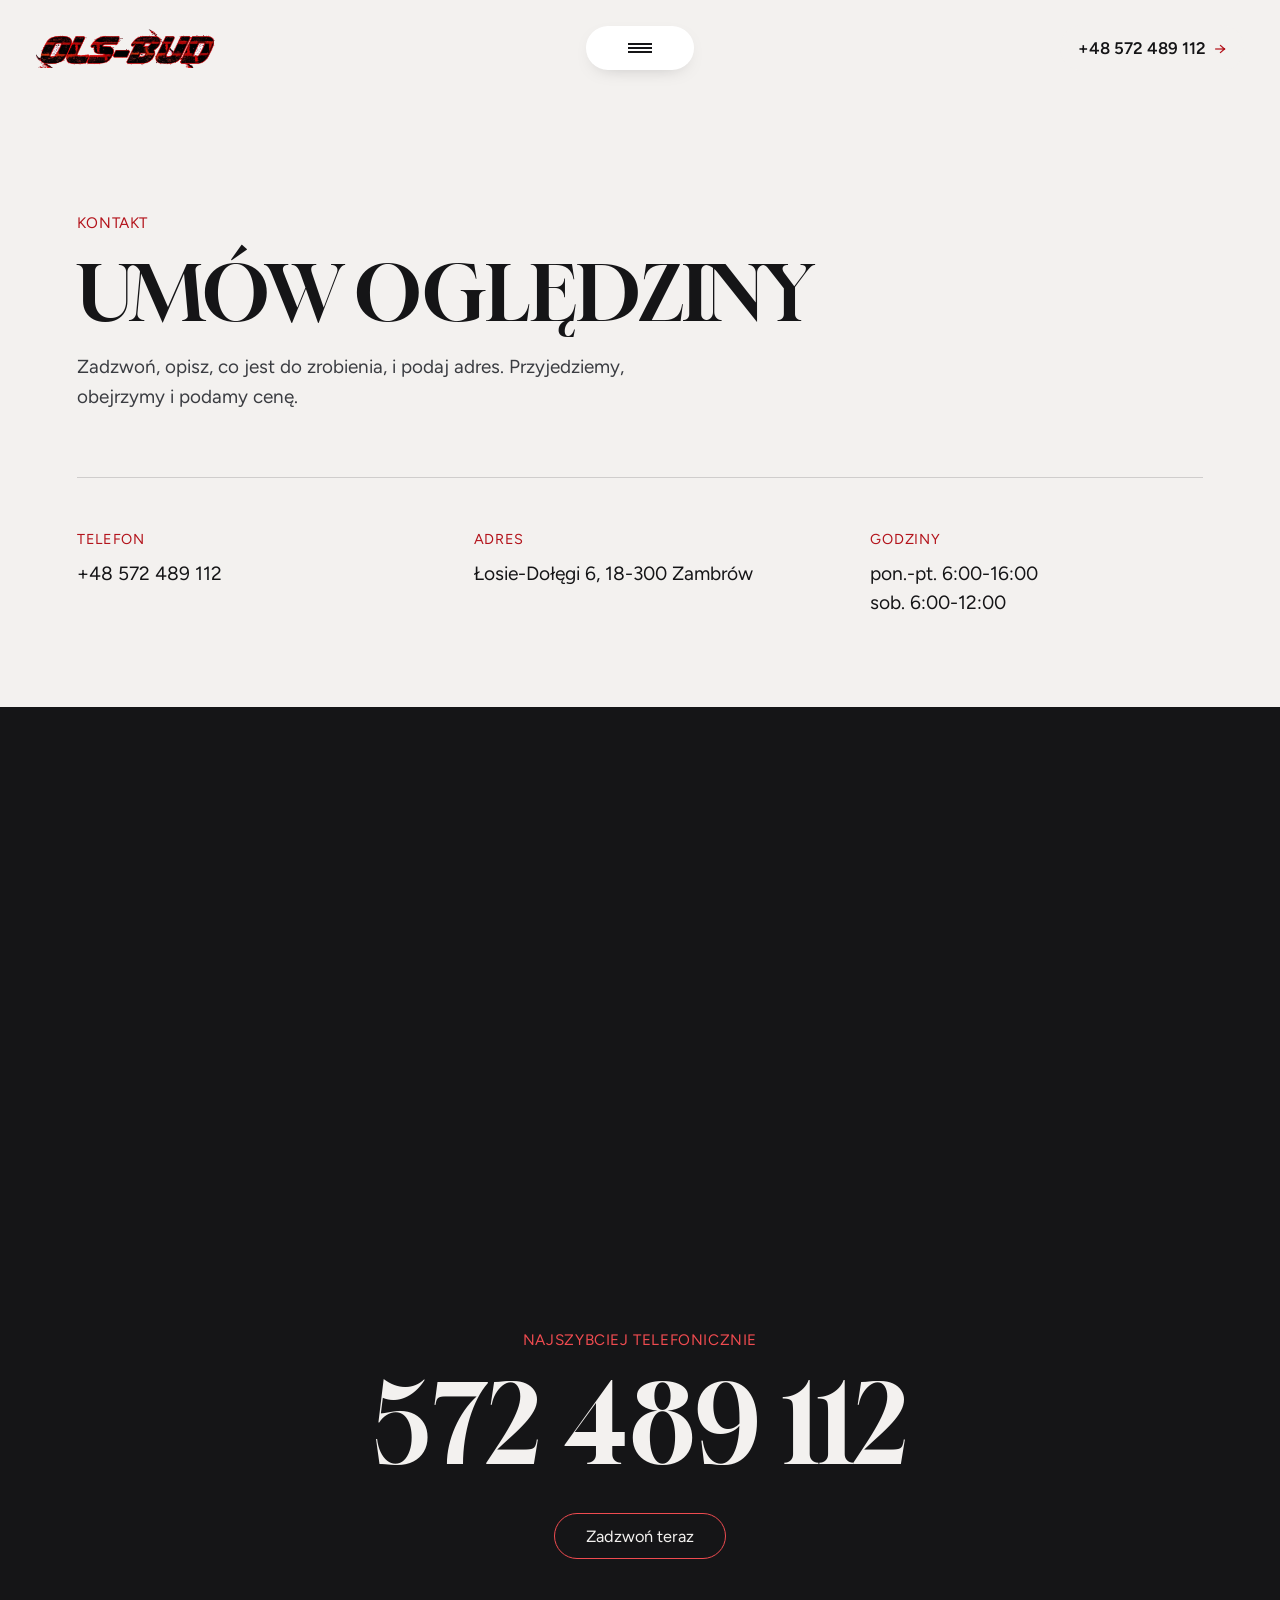
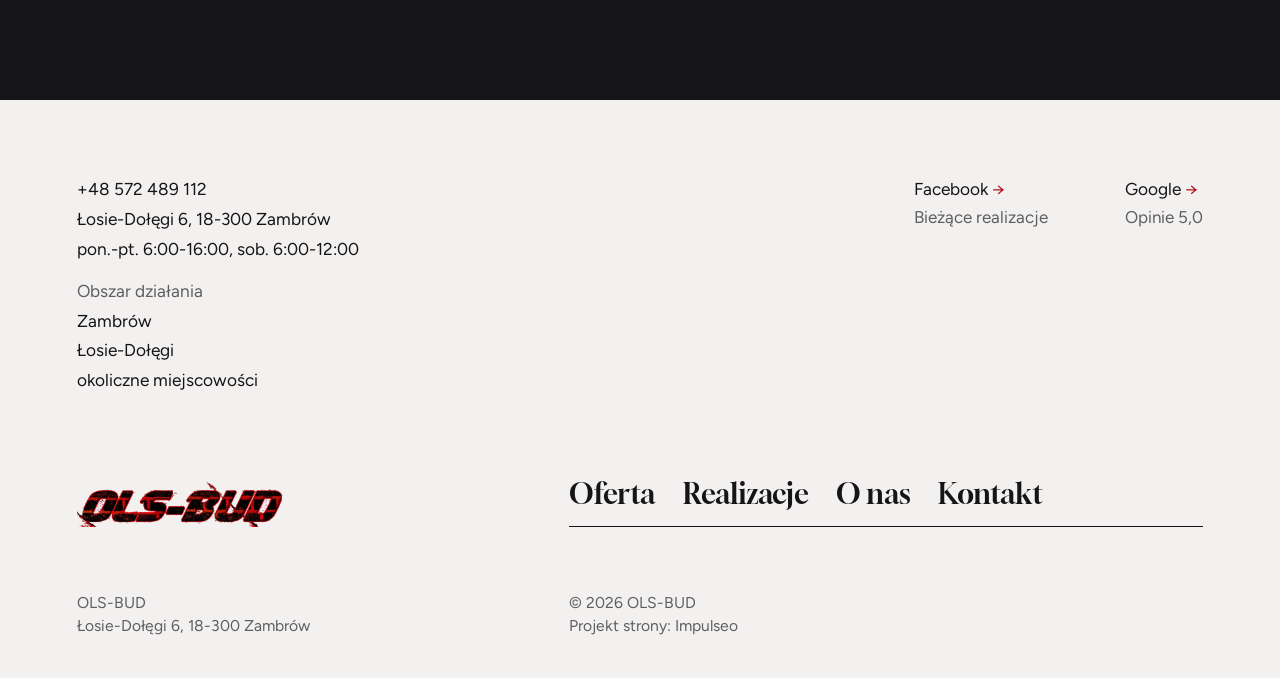
==== commit 572a0991: "[claude-edit][cmt:62f6c555-5a6e-4ade-9e2b-944b6cb70f91] Motyw w kolorach logo (czerwień/czerń/złaman" ====
--- a/kontakt.html
+++ b/kontakt.html
@@ -20,14 +20,14 @@
 <link rel="preconnect" href="https://fonts.googleapis.com">
 <link rel="preconnect" href="https://fonts.gstatic.com" crossorigin>
 <link href="https://fonts.googleapis.com/css2?family=Gloock&family=Figtree:wght@300;400;500;600&display=swap" rel="stylesheet">
-<link rel="stylesheet" href="assets/styles.css?v=20261022">
-<meta name="theme-color" content="#EDE9E2">
+<link rel="stylesheet" href="assets/styles.css?v=20261022b">
+<meta name="theme-color" content="#F3F1EF">
 </head>
 <body>
 
 <header class="nav">
   <div class="nav-inner">
-    <a class="brand" href="index.html"><img class="brand-logo" src="img/logo.png" alt="OLS-BUD" width="690" height="160" decoding="async"></a>
+    <a class="brand" href="index.html"><img class="brand-logo" src="img/logo.png" alt="OLS-BUD" width="690" height="154" decoding="async"></a>
     <button class="menu-btn" aria-label="Menu" aria-expanded="false"><span></span></button>
     <a class="nav-tel" href="tel:+48572489112" aria-label="Zadzwoń +48 572 489 112"><svg viewBox="0 0 24 24" fill="none" aria-hidden="true"><path d="M6.6 10.8a15.5 15.5 0 0 0 6.6 6.6l2.2-2.2a1 1 0 0 1 1-.24 11.4 11.4 0 0 0 3.6.58 1 1 0 0 1 1 1V20a1 1 0 0 1-1 1A17 17 0 0 1 3 4a1 1 0 0 1 1-1h3.5a1 1 0 0 1 1 1c0 1.25.2 2.46.58 3.6a1 1 0 0 1-.25 1l-2.23 2.2Z" fill="currentColor"/></svg>+48 572 489 112 <span class="arr">→</span></a>
   </div>
@@ -86,7 +86,7 @@
       <a class="soc" href="https://maps.google.com/?cid=4169844181231755360&amp;g_mp=Cidnb29nbGUubWFwcy5wbGFjZXMudjEuUGxhY2VzLlNlYXJjaFRleHQQAhgEIAA" target="_blank" rel="noopener"><div class="t">Google <span class="arr">→</span></div><div class="s">Opinie 5,0</div></a>
     </div>
     <div class="f-mid">
-      <a class="brand" href="index.html"><img src="img/logo.png" alt="OLS-BUD" width="690" height="160" loading="lazy" decoding="async"></a>
+      <a class="brand" href="index.html"><img src="img/logo.png" alt="OLS-BUD" width="690" height="154" loading="lazy" decoding="async"></a>
       <nav class="f-nav"><a href="oferta.html">Oferta</a><a href="realizacje.html">Realizacje</a><a href="o-nas.html">O nas</a><a href="kontakt.html">Kontakt</a></nav>
     </div>
     <div class="f-bot">
--- a/assets/styles.css
+++ b/assets/styles.css
@@ -1,9 +1,9 @@
-/* OLS-BUD - układ wg wzoru klindworthroofing.com (prośba Szymona, 22.10.2026):
-   beż + grafit + złoto, szeryfowe wersaliki, hero w kształcie strzały, gigantyczne słowa sekcji. */
+/* OLS-BUD - układ wg wzoru klindworthroofing.com (prośba Szymona, 22.10.2026);
+   kolory z logo klienta: czerwień + czerń + złamana biel (zmienne --gold* = czerwień logo), szeryfowe wersaliki, hero w kształcie strzały, gigantyczne słowa sekcji. */
 :root{
-  --beige:#EDE9E2;--beige-2:#E4DED4;--ink:#24262B;--ink-2:#2E3036;
-  --gold:#735A40;--gold-l:#C2AA8C;--muted:#5E5F63;--muted-d:#A9A6A0;
-  --line:rgba(36,38,43,.16);--line-d:rgba(237,233,226,.18);
+  --beige:#F3F1EF;--beige-2:#E9E6E3;--ink:#151517;--ink-2:#1F1F22;
+  --gold:#B3131B;--gold-l:#EF4B50;--muted:#5E5F63;--muted-d:#A9A6A0;
+  --line:rgba(21,21,23,.16);--line-d:rgba(243,241,239,.18);
   --serif:'Gloock',Georgia,serif;--sans:'Figtree',Arial,sans-serif;
   --wrap:1180px;--pad:clamp(20px,6vw,92px);--nav-h:96px;
   --ease:cubic-bezier(.16,.84,.44,1);
@@ -23,8 +23,9 @@
 
 /* przyciski - obrys w kształcie pigułki jak we wzorze */
 .pill{display:inline-flex;align-items:center;gap:.5em;padding:.85em 1.9em;border:1px solid var(--gold);border-radius:999px;font-size:1.02rem;line-height:1;transition:background .35s var(--ease),color .35s var(--ease),border-color .35s var(--ease)}
-.pill:hover{background:var(--ink);color:var(--beige);border-color:var(--ink)}
-.dark .pill:hover{background:var(--beige);color:var(--ink);border-color:var(--beige)}
+.pill:hover{background:var(--gold);color:#fff;border-color:var(--gold)}
+.dark .pill{border-color:var(--gold-l)}
+.dark .pill:hover{background:var(--gold);color:#fff;border-color:var(--gold)}
 .center{text-align:center}
 .arr{display:inline-block;color:var(--gold);transition:transform .35s var(--ease)}
 .dark .arr{color:var(--gold-l)}
@@ -32,10 +33,10 @@
 
 /* NAGŁÓWEK: logo | pigułka menu | telefon */
 .nav{position:fixed;inset:0 0 auto 0;z-index:90;height:var(--nav-h);transition:background .4s var(--ease),box-shadow .4s var(--ease),height .4s var(--ease)}
-.nav.is-stuck{background:rgba(237,233,226,.94);backdrop-filter:blur(10px);box-shadow:0 1px 0 var(--line);--nav-h:76px}
+.nav.is-stuck{background:rgba(243,241,239,.94);backdrop-filter:blur(10px);box-shadow:0 1px 0 var(--line);--nav-h:76px}
 .nav-inner{height:100%;display:grid;grid-template-columns:1fr auto 1fr;align-items:center;padding:0 clamp(18px,2.8vw,40px)}
-.brand img{height:40px;width:auto;border-radius:3px}
-.menu-btn{width:108px;height:44px;border:0;border-radius:999px;background:#fff;cursor:pointer;display:grid;place-items:center;box-shadow:0 6px 20px -12px rgba(36,38,43,.35);transition:transform .35s var(--ease)}
+.brand img{height:40px;width:auto}
+.menu-btn{width:108px;height:44px;border:0;border-radius:999px;background:#fff;cursor:pointer;display:grid;place-items:center;box-shadow:0 6px 20px -12px rgba(21,21,23,.35);transition:transform .35s var(--ease)}
 .menu-btn:hover{transform:scale(1.04)}
 .menu-btn span{display:block;width:24px;height:1.6px;background:var(--ink);position:relative;transition:background .3s}
 .menu-btn span::before,.menu-btn span::after{content:"";position:absolute;left:0;width:24px;height:1.6px;background:var(--ink);transition:transform .35s var(--ease)}
@@ -109,16 +110,16 @@
 .track .fig .ph img{aspect-ratio:370/215}
 .arrows{position:absolute;top:0;right:max(var(--pad),calc((100vw - var(--wrap))/2 - 60px));display:flex;flex-direction:column;gap:8px;z-index:3}
 .arrows button{width:56px;height:56px;border-radius:50%;border:1px solid var(--gold);background:var(--beige);color:var(--ink);font-size:1.1rem;cursor:pointer;transition:background .3s,color .3s}
-.arrows button:hover{background:var(--ink);color:var(--beige)}
+.arrows button:hover{background:var(--gold);color:#fff;border-color:var(--gold)}
 .dark .arrows button{background:var(--ink);color:var(--beige);border-color:var(--gold)}
-.dark .arrows button:hover{background:var(--beige);color:var(--ink)}
+.dark .arrows button:hover{background:var(--gold);color:#fff}
 .progress{max-width:var(--wrap);margin:clamp(40px,5vw,70px) auto 0;height:1px;background:var(--line);position:relative}
-.progress i{position:absolute;left:0;top:-.5px;height:2px;background:var(--ink);width:33%;transition:width .4s var(--ease),left .4s var(--ease)}
+.progress i{position:absolute;left:0;top:-.5px;height:2px;background:var(--gold);width:33%;transition:width .4s var(--ease),left .4s var(--ease)}
 
 /* pas ze zdjęciem przechodzący w grafit */
 .stopklatka{position:relative;height:clamp(380px,62vw,820px);overflow:hidden;clip-path:inset(0);background:var(--ink)}
 .stk-bg{position:fixed;inset:0;background-size:cover;background-position:center}
-.stopklatka::after{content:"";position:absolute;inset:auto 0 0 0;height:45%;background:linear-gradient(to bottom,rgba(36,38,43,0),var(--ink))}
+.stopklatka::after{content:"";position:absolute;inset:auto 0 0 0;height:45%;background:linear-gradient(to bottom,rgba(21,21,23,0),var(--ink))}
 
 /* OPINIE */
 .quotes{display:grid;grid-template-columns:1fr 1fr;gap:clamp(30px,8vw,120px);align-items:start;position:relative}
@@ -191,9 +192,9 @@
 
 /* pasek mobilny + odliczanie dema */
 .sticky-call{display:none}
-.demo-wazne{position:fixed;top:calc(var(--nav-h) + 14px);right:14px;z-index:95;display:inline-flex;align-items:center;gap:.45em;background:rgba(36,38,43,.86);color:#fff;font-size:.72rem;font-weight:600;padding:.42em .8em .42em .62em;border-radius:999px;backdrop-filter:blur(8px);border:1px solid rgba(255,255,255,.14);pointer-events:none;opacity:0;transform:translateY(-10px);transition:opacity .7s var(--ease),transform .7s var(--ease)}
+.demo-wazne{position:fixed;top:calc(var(--nav-h) + 14px);right:14px;z-index:95;display:inline-flex;align-items:center;gap:.45em;background:rgba(21,21,23,.86);color:#fff;font-size:.72rem;font-weight:600;padding:.42em .8em .42em .62em;border-radius:999px;backdrop-filter:blur(8px);border:1px solid rgba(255,255,255,.14);pointer-events:none;opacity:0;transform:translateY(-10px);transition:opacity .7s var(--ease),transform .7s var(--ease)}
 .demo-wazne.is-on{opacity:1;transform:none}
-.demo-wazne b{font-weight:700;font-variant-numeric:tabular-nums;color:#F0D9B8}
+.demo-wazne b{font-weight:700;font-variant-numeric:tabular-nums;color:#F8C9CA}
 .demo-wazne .dw-zeg{font-variant-numeric:tabular-nums;opacity:.72;margin-left:.15em}
 .demo-wazne.is-pilne{background:rgba(150,32,28,.9)}
 
@@ -225,20 +226,45 @@
   .sticky-call.is-off{transform:translateY(110%)}
   .sticky-call a{padding:15px 8px;text-align:center;font-weight:600;font-size:.98rem}
   .sc-call{background:var(--beige);color:var(--ink)}
-  .sc-quote{background:var(--ink);color:var(--beige)}
+  .sc-quote{background:var(--gold);color:#fff}
   .demo-wazne{top:auto;bottom:76px;right:10px}
   .stamp{width:132px;height:132px}
 }
 .nav-tel svg{display:none}
 @media (max-width:820px){.nav-tel svg{display:block;width:22px;height:22px}.nav-tel .arr{display:none}}
 .cta-big.tight{padding-top:clamp(20px,3vw,40px)}
-.nav-tel{padding:.55em 1.1em;border-radius:999px;background:rgba(237,233,226,.92)}
+.nav-tel{padding:.55em 1.1em;border-radius:999px;background:rgba(243,241,239,.92)}
 .nav.is-stuck .nav-tel{background:transparent}
 .menu-open .nav-tel{background:transparent}
-@media (max-width:820px){.nav-tel{padding:.5em;background:rgba(237,233,226,.92)}}
+@media (max-width:820px){.nav-tel{padding:.5em;background:rgba(243,241,239,.92)}}
 .steps{display:grid;grid-template-columns:repeat(4,1fr);gap:clamp(24px,3vw,44px);margin-top:clamp(60px,8vw,110px);border-top:1px solid var(--line-d);padding-top:clamp(30px,4vw,50px)}
 .steps .num{color:var(--gold-l);font-size:.9rem;letter-spacing:.06em}
 .steps h3{font-family:var(--serif);font-weight:400;font-size:1.5rem;margin:.4rem 0 .5rem}
 .steps p{color:var(--muted-d)}
 @media (max-width:980px){.steps{grid-template-columns:1fr 1fr}}
 @media (max-width:520px){.steps{grid-template-columns:1fr}}
+
+/* WEJŚCIE NA STRONĘ - grafitowa kurtyna z logo (tylko strona główna, raz na wizytę; ?intro = zagraj ponownie).
+   Logo wyłania się maską z rozmycia, pod nim czerwona kreska jak pion murarski, kurtyna zjeżdża w górę,
+   a TEN SAM obraz logo ląduje w pasku (skalowany w dół, nigdy w górę). */
+.kurtyna{display:none}
+.intro-on .kurtyna{display:block;position:fixed;inset:0;z-index:89;background:var(--ink);clip-path:inset(0 0 0 0);transition:clip-path .62s cubic-bezier(.66,0,.24,1)}
+.intro-on.intro-out .kurtyna{clip-path:inset(0 0 100% 0)}
+.kurtyna .kreska{position:absolute;left:50%;top:calc(50% + var(--i-h,60px)/2 + 22px);width:calc(var(--i-w,300px)*.42);height:3px;margin-left:calc(var(--i-w,300px)*-.21);background:var(--gold-l);transform:scaleX(0);transform-origin:left;transition:transform .46s cubic-bezier(.16,1,.3,1) .14s,opacity .3s}
+.intro-gra .kurtyna .kreska{transform:scaleX(1)}
+.intro-out .kurtyna .kreska{opacity:0}
+.intro-on .nav{backdrop-filter:none;background:transparent;box-shadow:none}
+.intro-on .menu-btn,.intro-on .nav-tel{opacity:0}
+.menu-btn,.nav-tel{transition:opacity .5s var(--ease) .25s}
+.intro-on:not(.intro-znak) .nav .brand-logo{visibility:hidden}
+.intro-znak .nav .brand{display:block;width:var(--i-baza-w);height:var(--i-baza-h)}
+.intro-znak .nav .brand-logo{position:fixed;left:50%;top:50%;z-index:91;width:var(--i-w);height:var(--i-h);max-width:none;transform:translate(-50%,-50%) scale(1.045);clip-path:inset(0 100% 0 0);filter:blur(14px);transition:clip-path .5s cubic-bezier(.16,1,.3,1),filter .5s cubic-bezier(.16,1,.3,1),transform .72s cubic-bezier(.16,.84,.44,1)}
+.intro-znak.intro-gra .nav .brand-logo{clip-path:inset(0 0 0 0);filter:blur(0);transform:translate(-50%,-50%) scale(1)}
+.intro-znak.intro-out .nav .brand-logo{transform:translate(calc(-50% + var(--i-px)),calc(-50% + var(--i-py))) scale(var(--i-zmniejsz))}
+.hero-copy>*{transition:opacity .8s var(--ease),transform .8s var(--ease)}
+.intro-on:not(.intro-out) .hero-copy>*{opacity:0;transform:translateY(18px)}
+.intro-out .hero-copy>:nth-child(2){transition-delay:.08s}
+.intro-out .hero-copy>:nth-child(3){transition-delay:.16s}
+.intro-out .hero-copy>:nth-child(4){transition-delay:.24s}
+@media (prefers-reduced-motion:reduce){.kurtyna{display:none!important}}
+.hero h1 .amp{color:var(--gold)}
